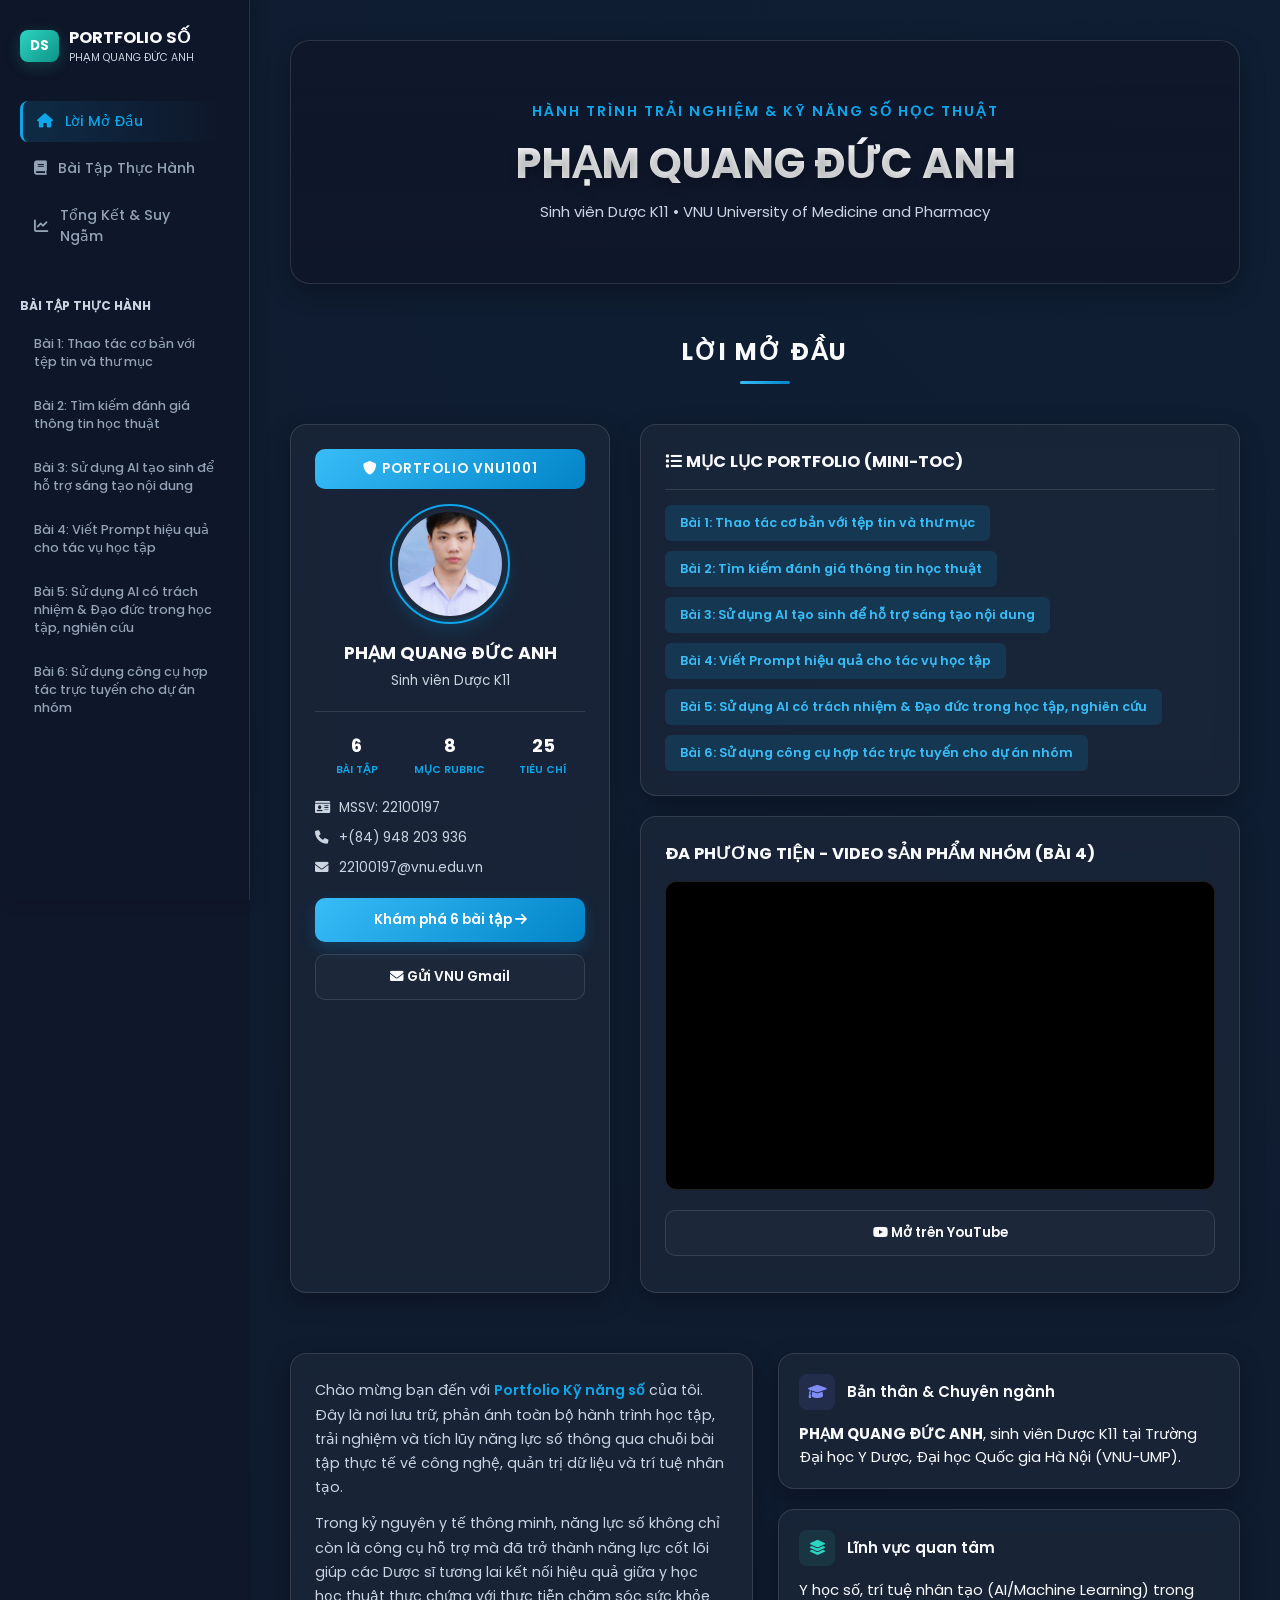
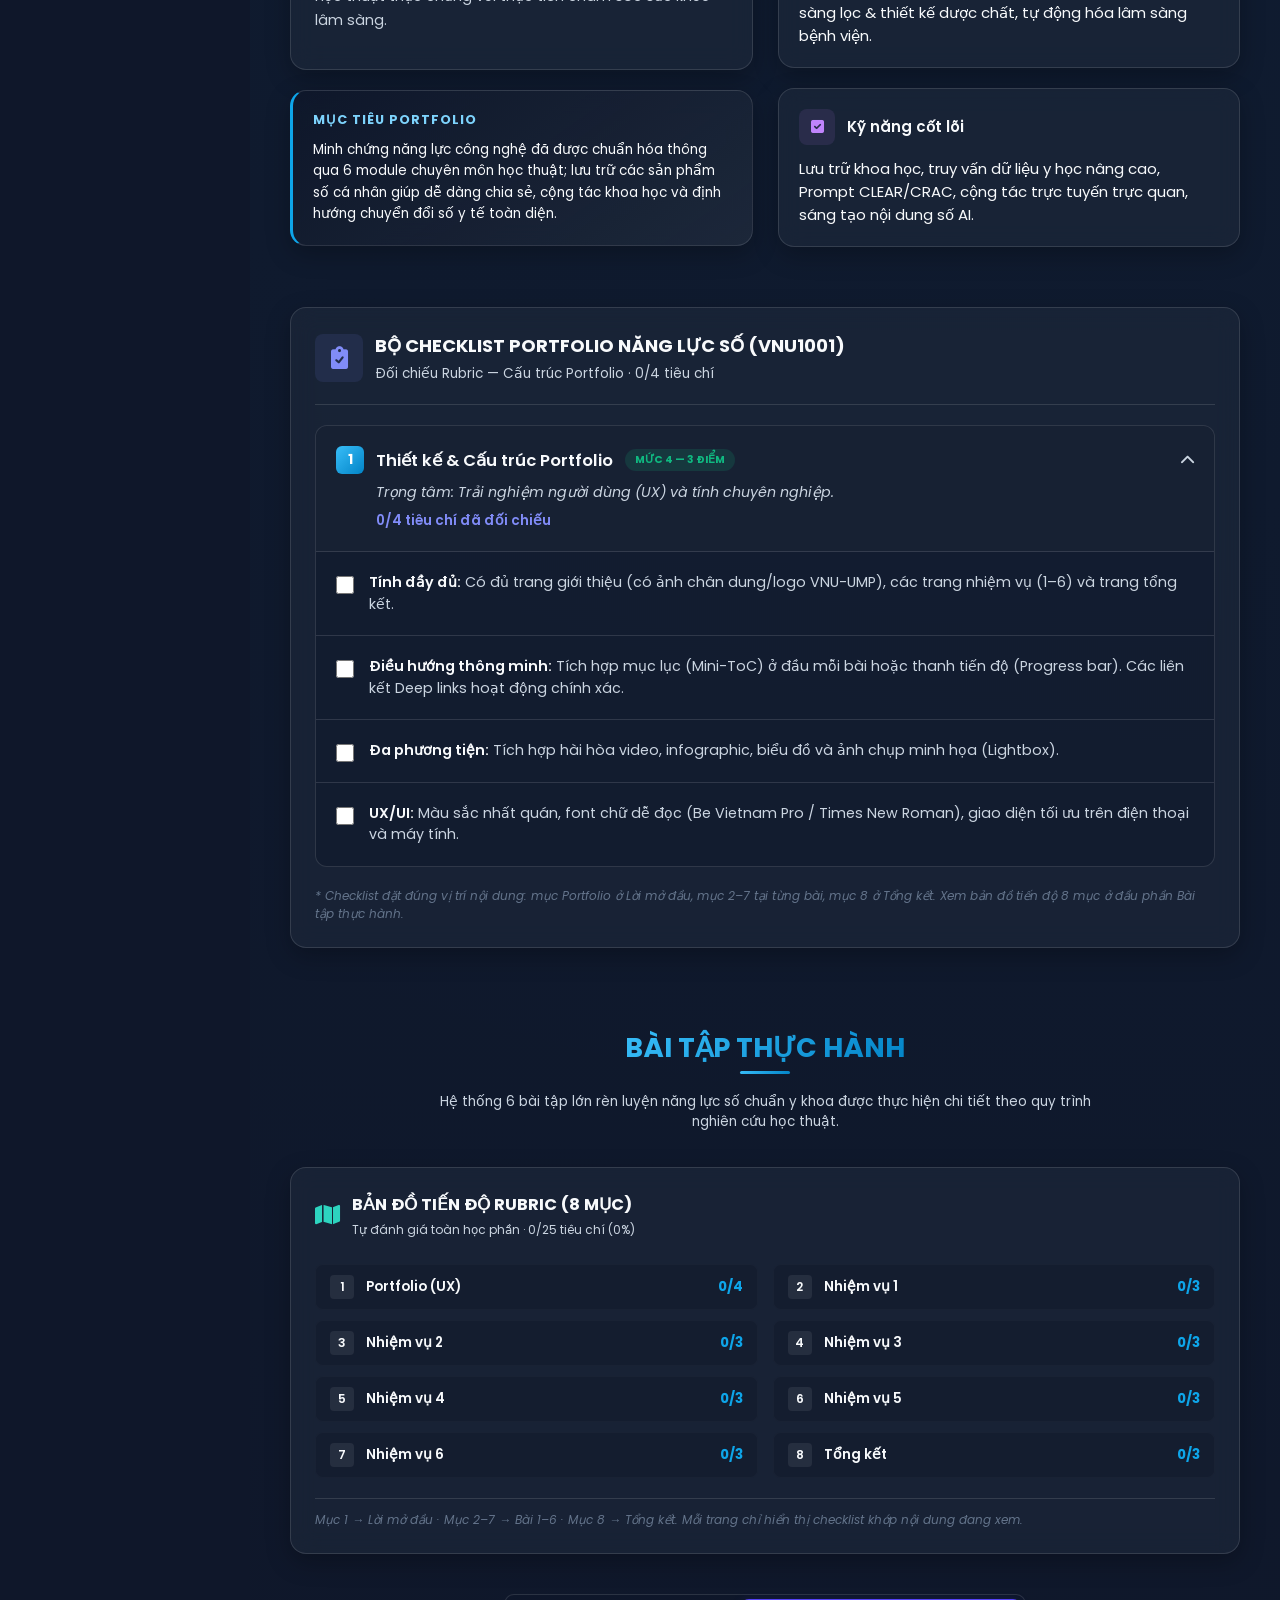
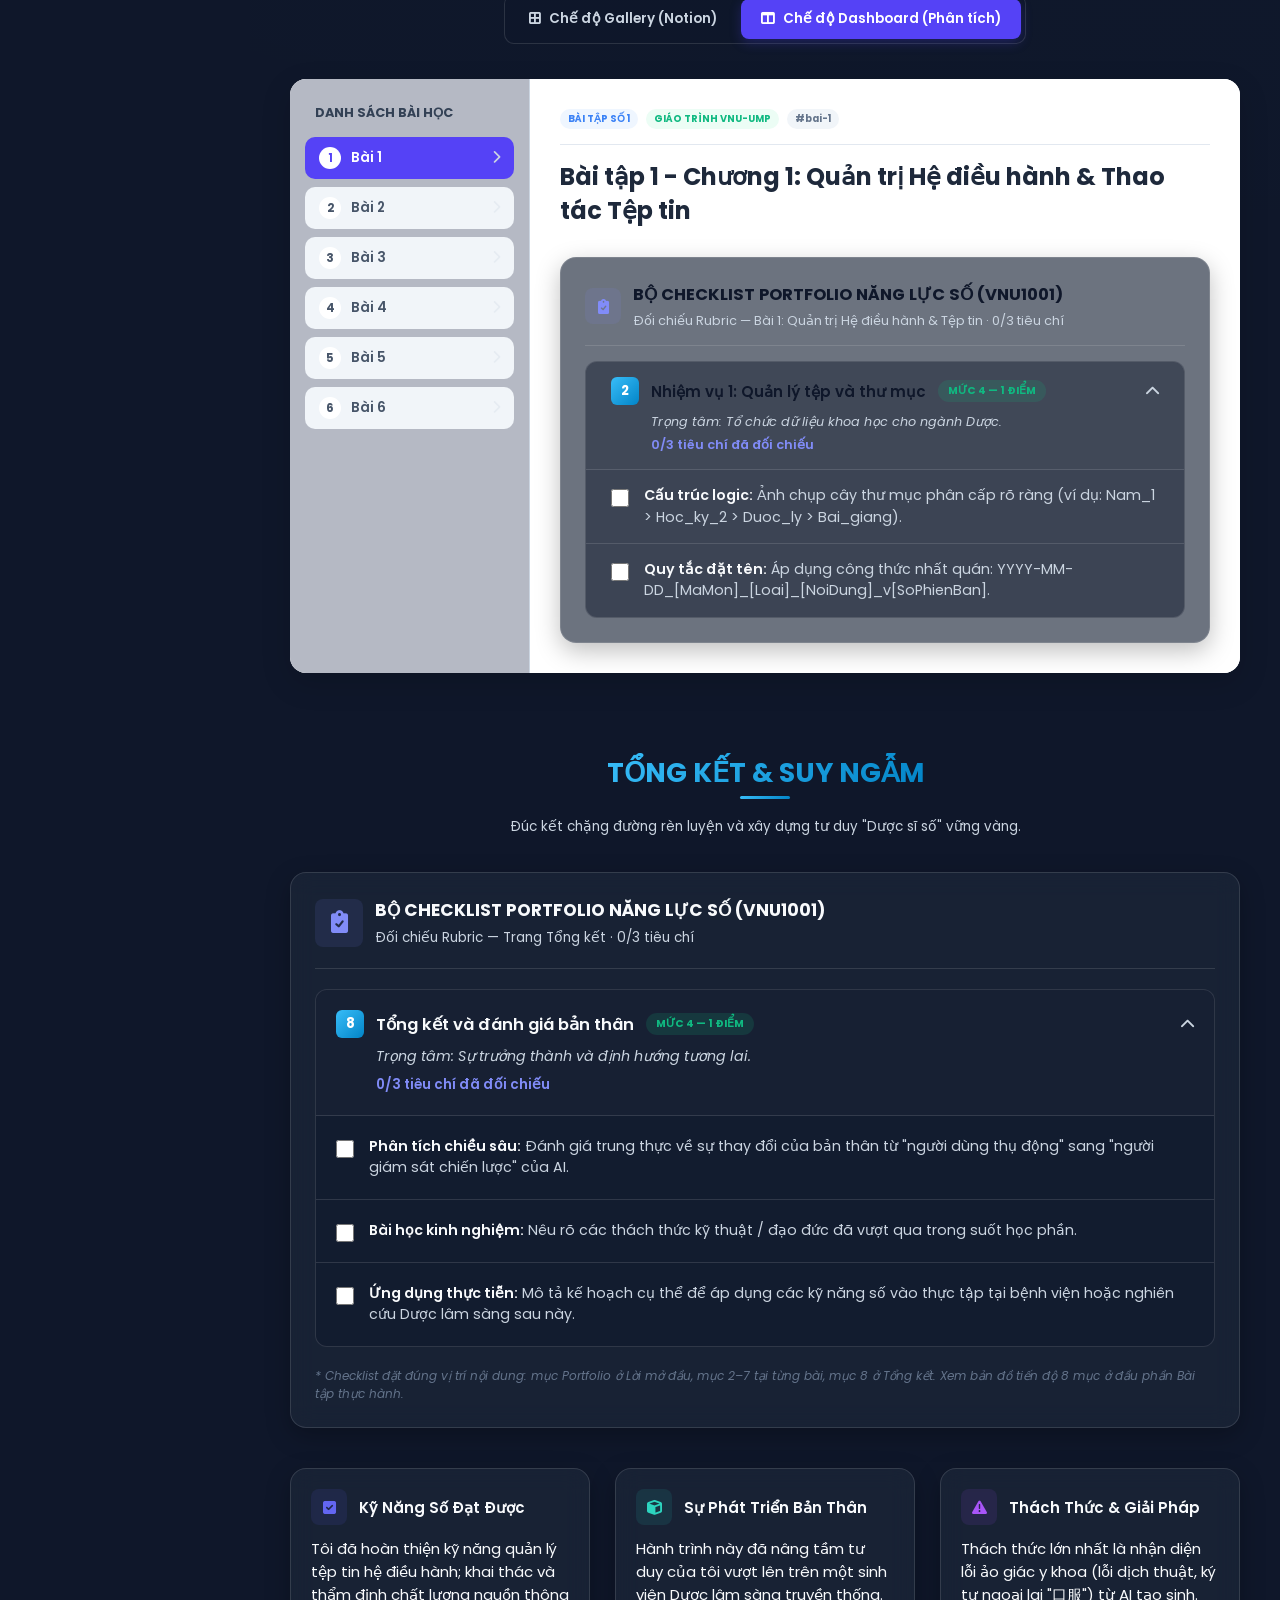
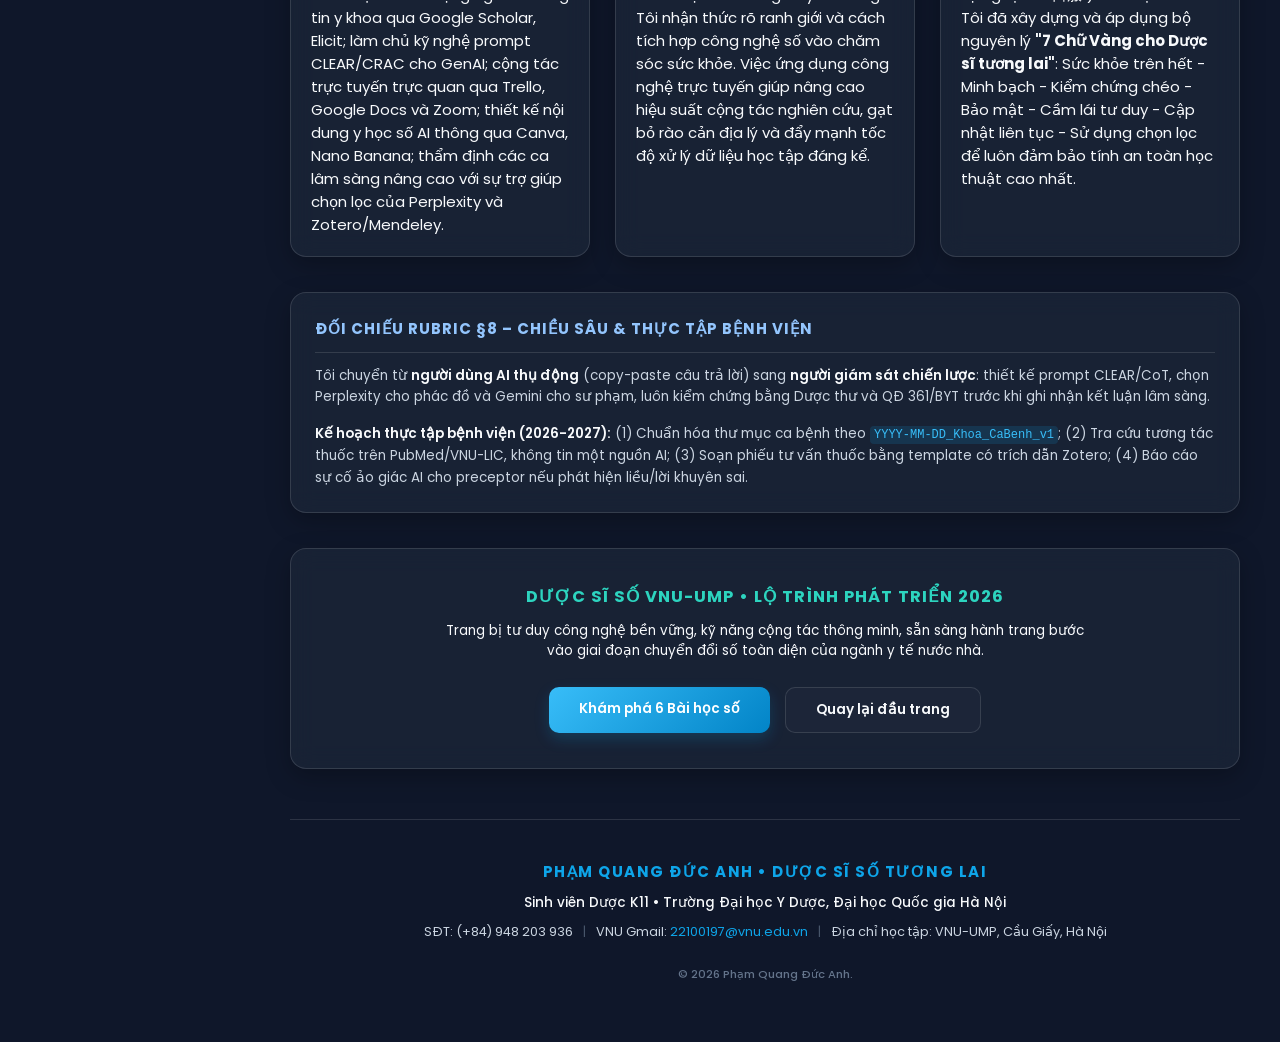
==== index.html @ 4e778814 "'up'" ====
<!doctype html>
<html lang="vi">
  <head>
    <meta charset="UTF-8" />
    <meta name="viewport" content="width=device-width, initial-scale=1.0" />
    <title>Portfolio Số - Phạm Quang Đức Anh</title>

    <!-- Link Font Awesome -->
    <link
      href="https://cdnjs.cloudflare.com/ajax/libs/font-awesome/6.0.0/css/all.min.css"
      rel="stylesheet"
    />

    <!-- Link Google Fonts (Mới thêm) -->
    <link
      href="https://fonts.googleapis.com/css2?family=Poppins:wght@300;400;500;600;700&display=swap"
      rel="stylesheet"
    />

    <link rel="stylesheet" href="portfolio.css" />
  </head>
  <body>
    <!-- SIDEBAR -->
    <aside class="sidebar">
      <div class="brand">
        <span class="brand-icon">DS</span>
        <div>
          <div>PORTFOLIO SỐ</div>
          <div
            style="
              font-size: 0.7rem;
              color: var(--text-muted);
              font-weight: normal;
            "
          >
            PHẠM QUANG ĐỨC ANH
          </div>
        </div>
      </div>
      <ul class="nav-menu">
        <li class="nav-item">
          <a href="#loi-mo-dau" class="nav-link active">
            <i class="fas fa-home"></i> Lời Mở Đầu
          </a>
        </li>
        <li class="nav-item">
          <a href="#bai-tap" class="nav-link">
            <i class="fas fa-book"></i> Bài Tập Thực Hành
          </a>
        </li>
        <li class="nav-item">
          <a href="#tong-ket" class="nav-link">
            <i class="fas fa-chart-line"></i> Tổng Kết & Suy Ngẫm
          </a>
        </li>
      </ul>
      <div style="margin-top: 40px">
        <h4
          style="
            color: var(--text-muted);
            font-size: 0.8rem;
            margin-bottom: 10px;
          "
        >
          BÀI TẬP THỰC HÀNH
        </h4>
        <ul class="nav-menu">
          <li class="nav-item">
            <a href="#bai-1" class="nav-link" style="font-size: 0.85rem"
              >Bài 1: Thao tác cơ bản với tệp tin và thư mục</a
            >
          </li>
          <li class="nav-item">
            <a href="#bai-2" class="nav-link" style="font-size: 0.85rem"
              >Bài 2: Tìm kiếm đánh giá thông tin học thuật</a
            >
          </li>
          <li class="nav-item">
            <a href="#bai-3" class="nav-link" style="font-size: 0.85rem"
              >Bài 3: Sử dụng AI tạo sinh để hỗ trợ sáng tạo nội dung
            </a>
          </li>
          <li class="nav-item">
            <a href="#bai-4" class="nav-link" style="font-size: 0.85rem"
              >Bài 4: Viết Prompt hiệu quả cho tác vụ học tập
            </a>
          </li>
          <li class="nav-item">
            <a href="#bai-5" class="nav-link" style="font-size: 0.85rem"
              >Bài 5: Sử dụng AI có trách nhiệm & Đạo đức trong học tập, nghiên
              cứu
            </a>
          </li>
          <li class="nav-item">
            <a href="#bai-6" class="nav-link" style="font-size: 0.85rem"
              >Bài 6: Sử dụng công cụ hợp tác trực tuyến cho dự án nhóm
            </a>
          </li>
        </ul>
      </div>
    </aside>

    <!-- MAIN CONTENT -->
    <main class="main-content">
      <!-- Hero Section -->
      <section class="hero">
        <h2>HÀNH TRÌNH TRẢI NGHIỆM & KỸ NĂNG SỐ HỌC THUẬT</h2>
        <h1>PHẠM QUANG ĐỨC ANH</h1>
        <p style="color: var(--text-muted)">
          Sinh viên Dược K11 • VNU University of Medicine and Pharmacy
        </p>
      </section>

      <h2 id="loi-mo-dau" class="section-title">LỜI MỞ ĐẦU</h2>

      <!-- Intro Grid -->
      <div class="intro-grid">
        <!-- Profile Card -->
        <div class="card profile-card">
          <div class="profile-header">
            <i class="fas fa-shield-alt"></i> PORTFOLIO VNU1001
          </div>
          <img src="img/avatar.jpg" alt="Avatar" class="profile-img" />
          <h3>PHẠM QUANG ĐỨC ANH</h3>
          <p
            style="color: var(--text-muted); font-size: 0.9rem; margin-top: 5px"
          >
            Sinh viên Dược K11
          </p>

          <div class="stats-grid">
            <div class="stat-box">
              <h4>6</h4>
              <p>BÀI TẬP</p>
            </div>
            <div class="stat-box">
              <h4>8</h4>
              <p>MỤC RUBRIC</p>
            </div>
            <div class="stat-box">
              <h4>25</h4>
              <p>TIÊU CHÍ</p>
            </div>
          </div>

          <ul style="list-style: none; text-align: left; margin-bottom: 20px">
            <li
              style="
                margin-bottom: 10px;
                font-size: 0.9rem;
                color: var(--text-muted);
              "
            >
              <i class="fas fa-id-card" style="width: 20px"></i> MSSV: 22100197
            </li>
            <li
              style="
                margin-bottom: 10px;
                font-size: 0.9rem;
                color: var(--text-muted);
              "
            >
              <i class="fas fa-phone" style="width: 20px"></i> +(84) 948 203 936
            </li>
            <li
              style="
                margin-bottom: 10px;
                font-size: 0.9rem;
                color: var(--text-muted);
              "
            >
              <i class="fas fa-envelope" style="width: 20px"></i>
              22100197@vnu.edu.vn
            </li>
          </ul>

          <a href="#" class="btn btn-primary"
            >Khám phá 6 bài tập <i class="fas fa-arrow-right"></i
          ></a>
          <a href="#" class="btn btn-outline"
            ><i class="fas fa-envelope"></i> Gửi VNU Gmail</a
          >
        </div>

        <!-- Intro Content Right -->
        <div style="display: flex; flex-direction: column; gap: 20px">
          <div class="card">
            <h3
              style="
                margin-bottom: 15px;
                font-size: 1.1rem;
                border-bottom: 1px solid var(--glass-border);
                padding-bottom: 15px;
              "
            >
              <i class="fas fa-list"></i> MỤC LỤC PORTFOLIO (MINI-TOC)
            </h3>
            <div class="toc-tags">
              <a href="#" class="toc-tag"
                >Bài 1: Thao tác cơ bản với tệp tin và thư mục</a
              >
              <a href="#" class="toc-tag"
                >Bài 2: Tìm kiếm đánh giá thông tin học thuật</a
              >
              <a href="#" class="toc-tag"
                >Bài 3: Sử dụng AI tạo sinh để hỗ trợ sáng tạo nội dung</a
              >
              <a href="#" class="toc-tag"
                >Bài 4: Viết Prompt hiệu quả cho tác vụ học tập</a
              >
              <a href="#" class="toc-tag"
                >Bài 5: Sử dụng AI có trách nhiệm & Đạo đức trong học tập,
                nghiên cứu</a
              >
              <a href="#" class="toc-tag"
                >Bài 6: Sử dụng công cụ hợp tác trực tuyến cho dự án nhóm</a
              >
            </div>
          </div>

          <div class="card">
            <h3
              style="
                margin-bottom: 15px;
                font-size: 1.1rem;
                text-transform: uppercase;
              "
            >
              ĐA PHƯƠNG TIỆN - VIDEO SẢN PHẨM NHÓM (Bài 4)
            </h3>

            <div class="video-container" style="padding: 0">
              <iframe
                width="100%"
                height="100%"
                src="https://www.youtube.com/embed/2ryw4sa3rzM"
                title="Video Bài tập 4"
                frameborder="0"
                allow="
                  accelerometer;
                  autoplay;
                  clipboard-write;
                  encrypted-media;
                  gyroscope;
                  picture-in-picture;
                  web-share;
                "
                allowfullscreen
                style="border-radius: 16px; display: block"
              ></iframe>
            </div>

            <div style="display: flex; gap: 10px">
              <a
                href="https://youtu.be/2ryw4sa3rzM"
                target="_blank"
                class="btn btn-outline"
                style="flex: 1; font-size: 0.9rem"
                ><i class="fab fa-youtube"></i> Mở trên YouTube</a
              >
            </div>
          </div>
        </div>
      </div>

      <div class="about-grid">
        <div class="about-left">
          <div class="card intro-text-card">
            <p>
              Chào mừng bạn đến với <strong>Portfolio Kỹ năng số</strong> của
              tôi. Đây là nơi lưu trữ, phản ánh toàn bộ hành trình học tập, trải
              nghiệm và tích lũy năng lực số thông qua chuỗi bài tập thực tế về
              công nghệ, quản trị dữ liệu và trí tuệ nhân tạo.
            </p>
            <p>
              Trong kỷ nguyên y tế thông minh, năng lực số không chỉ còn là công
              cụ hỗ trợ mà đã trở thành năng lực cốt lõi giúp các Dược sĩ tương
              lai kết nối hiệu quả giữa y học học thuật thực chứng với thực tiễn
              chăm sóc sức khỏe lâm sàng.
            </p>
          </div>

          <div class="card goal-card">
            <h4 class="goal-title">MỤC TIÊU PORTFOLIO</h4>
            <p>
              Minh chứng năng lực công nghệ đã được chuẩn hóa thông qua 6 module
              chuyên môn học thuật; lưu trữ các sản phẩm số cá nhân giúp dễ dàng
              chia sẻ, cộng tác khoa học và định hướng chuyển đổi số y tế toàn
              diện.
            </p>
          </div>
        </div>

        <div class="about-right">
          <div class="card info-card">
            <div class="info-header">
              <div
                class="icon-box"
                style="color: #818cf8; background: rgba(129, 140, 248, 0.1)"
              >
                <i class="fas fa-graduation-cap"></i>
              </div>
              <h4>Bản thân & Chuyên ngành</h4>
            </div>
            <p>
              <strong>PHẠM QUANG ĐỨC ANH</strong>, sinh viên Dược K11 tại Trường
              Đại học Y Dược, Đại học Quốc gia Hà Nội (VNU-UMP).
            </p>
          </div>

          <div class="card info-card">
            <div class="info-header">
              <div
                class="icon-box"
                style="color: #2dd4bf; background: rgba(45, 212, 191, 0.1)"
              >
                <i class="fas fa-layer-group"></i>
              </div>
              <h4>Lĩnh vực quan tâm</h4>
            </div>
            <p>
              Y học số, trí tuệ nhân tạo (AI/Machine Learning) trong sàng lọc &
              thiết kế dược chất, tự động hóa lâm sàng bệnh viện.
            </p>
          </div>

          <div class="card info-card">
            <div class="info-header">
              <div
                class="icon-box"
                style="color: #c084fc; background: rgba(192, 132, 252, 0.1)"
              >
                <i class="fas fa-check-square"></i>
              </div>
              <h4>Kỹ năng cốt lõi</h4>
            </div>
            <p>
              Lưu trữ khoa học, truy vấn dữ liệu y học nâng cao, Prompt
              CLEAR/CRAC, cộng tác trực tuyến trực quan, sáng tạo nội dung số
              AI.
            </p>
          </div>
        </div>
      </div>

      <div class="card checklist-card" style="margin-bottom: 80px">
        <div class="checklist-header-main">
          <div class="checklist-title-group">
            <div
              class="icon-box"
              style="
                color: #818cf8;
                background: rgba(129, 140, 248, 0.1);
                width: 48px;
                height: 48px;
                font-size: 1.5rem;
              "
            >
              <i class="fas fa-clipboard-check"></i>
            </div>
            <div>
              <h3
                style="font-size: 1.2rem; margin-bottom: 5px; font-weight: 700"
              >
                BỘ CHECKLIST PORTFOLIO NĂNG LỰC SỐ (VNU1001)
              </h3>
              <p style="color: var(--text-muted); font-size: 0.9rem">
                Đối chiếu Rubric — Cấu trúc Portfolio · 0/4 tiêu chí
              </p>
            </div>
          </div>
        </div>

        <div class="checklist-content">
          <div class="checklist-accordion-header">
            <div class="accordion-top">
              <div class="number-badge">1</div>
              <h4 style="font-size: 1.1rem; font-weight: 600">
                Thiết kế & Cấu trúc Portfolio
              </h4>
              <span class="score-badge">MỨC 4 — 3 ĐIỂM</span>
              <i class="fas fa-chevron-up ml-auto"></i>
            </div>
            <div class="accordion-sub">
              <p
                style="
                  font-style: italic;
                  color: var(--text-muted);
                  font-size: 0.95rem;
                "
              >
                Trọng tâm: Trải nghiệm người dùng (UX) và tính chuyên nghiệp.
              </p>
              <p
                style="
                  color: #818cf8;
                  font-weight: 600;
                  font-size: 0.9rem;
                  margin-top: 8px;
                "
              >
                0/4 tiêu chí đã đối chiếu
              </p>
            </div>
          </div>

          <div class="checklist-items">
            <label class="check-item">
              <input type="checkbox" class="custom-checkbox" />
              <div class="check-text">
                <strong>Tính đầy đủ:</strong> Có đủ trang giới thiệu (có ảnh
                chân dung/logo VNU-UMP), các trang nhiệm vụ (1–6) và trang tổng
                kết.
              </div>
            </label>

            <label class="check-item">
              <input type="checkbox" class="custom-checkbox" />
              <div class="check-text">
                <strong>Điều hướng thông minh:</strong> Tích hợp mục lục
                (Mini-ToC) ở đầu mỗi bài hoặc thanh tiến độ (Progress bar). Các
                liên kết Deep links hoạt động chính xác.
              </div>
            </label>

            <label class="check-item">
              <input type="checkbox" class="custom-checkbox" />
              <div class="check-text">
                <strong>Đa phương tiện:</strong> Tích hợp hài hòa video,
                infographic, biểu đồ và ảnh chụp minh họa (Lightbox).
              </div>
            </label>

            <label class="check-item">
              <input type="checkbox" class="custom-checkbox" />
              <div class="check-text">
                <strong>UX/UI:</strong> Màu sắc nhất quán, font chữ dễ đọc (Be
                Vietnam Pro / Times New Roman), giao diện tối ưu trên điện thoại
                và máy tính.
              </div>
            </label>
          </div>
        </div>

        <div class="checklist-footer">
          <p>
            * Checklist đặt đúng vị trí nội dung: mục Portfolio ở Lời mở đầu,
            mục 2–7 tại từng bài, mục 8 ở Tổng kết. Xem bản đồ tiến độ 8 mục ở
            đầu phần Bài tập thực hành.
          </p>
        </div>
      </div>

      <div id="bai-tap" class="section-header-centered">
        <h2 class="section-title-new">BÀI TẬP THỰC HÀNH</h2>
        <p class="section-subtitle">
          Hệ thống 6 bài tập lớn rèn luyện năng lực số chuẩn y khoa được thực
          hiện chi tiết theo quy trình<br />nghiên cứu học thuật.
        </p>
      </div>

      <div class="card rubric-card" style="margin-bottom: 40px">
        <div class="rubric-header">
          <div class="rubric-icon">
            <i class="fas fa-map"></i>
          </div>
          <div>
            <h3>BẢN ĐỒ TIẾN ĐỘ RUBRIC (8 MỤC)</h3>
            <p>Tự đánh giá toàn học phần · 0/25 tiêu chí (0%)</p>
          </div>
        </div>

        <div class="rubric-grid">
          <div class="rubric-item">
            <div class="rubric-item-left">
              <span class="rubric-number">1</span>
              <span class="rubric-label">Portfolio (UX)</span>
            </div>
            <span class="rubric-score">0/4</span>
          </div>

          <div class="rubric-item">
            <div class="rubric-item-left">
              <span class="rubric-number">2</span>
              <span class="rubric-label">Nhiệm vụ 1</span>
            </div>
            <span class="rubric-score">0/3</span>
          </div>

          <div class="rubric-item">
            <div class="rubric-item-left">
              <span class="rubric-number">3</span>
              <span class="rubric-label">Nhiệm vụ 2</span>
            </div>
            <span class="rubric-score">0/3</span>
          </div>

          <div class="rubric-item">
            <div class="rubric-item-left">
              <span class="rubric-number">4</span>
              <span class="rubric-label">Nhiệm vụ 3</span>
            </div>
            <span class="rubric-score">0/3</span>
          </div>

          <div class="rubric-item">
            <div class="rubric-item-left">
              <span class="rubric-number">5</span>
              <span class="rubric-label">Nhiệm vụ 4</span>
            </div>
            <span class="rubric-score">0/3</span>
          </div>

          <div class="rubric-item">
            <div class="rubric-item-left">
              <span class="rubric-number">6</span>
              <span class="rubric-label">Nhiệm vụ 5</span>
            </div>
            <span class="rubric-score">0/3</span>
          </div>

          <div class="rubric-item">
            <div class="rubric-item-left">
              <span class="rubric-number">7</span>
              <span class="rubric-label">Nhiệm vụ 6</span>
            </div>
            <span class="rubric-score">0/3</span>
          </div>

          <div class="rubric-item">
            <div class="rubric-item-left">
              <span class="rubric-number">8</span>
              <span class="rubric-label">Tổng kết</span>
            </div>
            <span class="rubric-score">0/3</span>
          </div>
        </div>

        <div class="rubric-footer">
          <p>
            <i
              >Mục 1 → Lời mở đầu · Mục 2–7 → Bài 1–6 · Mục 8 → Tổng kết. Mỗi
              trang chỉ hiển thị checklist khớp nội dung đang xem.</i
            >
          </p>
        </div>
      </div>

      <!-- Exercises Grid -->
      <div class="view-mode-wrapper">
        <div class="view-mode-toggle">
          <a href="#" id="btn-gallery" class="mode-btn">
            <i class="fas fa-border-all"></i> Chế độ Gallery (Notion)
          </a>
          <a href="#" id="btn-dashboard" class="mode-btn active">
            <i class="fas fa-columns"></i> Chế độ Dashboard (Phân tích)
          </a>
        </div>
      </div>

      <div id="view-gallery" style="display: none; margin-bottom: 40px">
        <div class="exercises-grid">
          <div id="bai-1" class="ex-card">
            <img
              src="https://images.unsplash.com/photo-1586773860418-d37222d8fce3?q=80&w=2073"
              alt="Bài 1"
              class="ex-img"
            />
            <div class="ex-content">
              <div
                class="tag"
                style="display: inline-block; margin-bottom: 10px"
              >
                BÀI 1
              </div>
              <h3 class="ex-title">
                Bài tập 1 - Chương 1: Quản trị Hệ điều hành & Thao tác Tệp tin
              </h3>
              <div class="tags">
                <span class="tag">WINDOWS 11</span>
                <span class="tag">QUẢN TRỊ TỆP TIN</span>
              </div>
              <p class="ex-desc">
                Làm chủ giao diện Windows và File Explorer, thiết lập và chuẩn
                hóa thư mục lưu trữ số học chuẩn...
              </p>
              <div class="card-actions">
                <a href="#"><i class="fas fa-eye"></i> Xem chi tiết</a>
                <a href="#" style="color: var(--teal-gradient)"
                  ><i class="fas fa-file-download"></i> TẢI BÁO CÁO</a
                >
              </div>
            </div>
          </div>

          <div id="bai-2" class="ex-card">
            <img
              src="https://images.unsplash.com/photo-1581093458791-9f3c3900df4b?q=80&w=2070"
              alt="Bài 2"
              class="ex-img"
            />
            <div class="ex-content">
              <div
                class="tag"
                style="
                  display: inline-block;
                  margin-bottom: 10px;
                  background: rgba(168, 85, 247, 0.2);
                  color: #c084fc;
                "
              >
                BÀI 2
              </div>
              <h3 class="ex-title">
                Bài tập 2 - Chương 2: Khai thác và Đánh giá Thông tin Học thuật
              </h3>
              <div class="tags">
                <span class="tag">GOOGLE SCHOLAR</span>
                <span class="tag">BOOLEAN QUERY</span>
              </div>
              <p class="ex-desc">
                Ứng dụng các công cụ tìm kiếm học thuật nâng cao (Google
                Scholar, Elicit...) để tìm kiếm và đánh giá...
              </p>
              <div class="card-actions">
                <a href="#"><i class="fas fa-eye"></i> Xem chi tiết</a>
                <a href="#" style="color: var(--teal-gradient)"
                  ><i class="fas fa-file-download"></i> TẢI BÁO CÁO</a
                >
              </div>
            </div>
          </div>

          <div id="bai-3" class="ex-card">
            <img
              src="https://images.unsplash.com/photo-1532187863486-abf9dbad1b69?q=80&w=2070"
              alt="Bài 3"
              class="ex-img"
            />
            <div class="ex-content">
              <div
                class="tag"
                style="
                  display: inline-block;
                  margin-bottom: 10px;
                  background: rgba(244, 63, 94, 0.2);
                  color: #fb7185;
                "
              >
                BÀI 3
              </div>
              <h3 class="ex-title">
                Bài tập 3 - Chương 3: Tối ưu hóa tương tác với AI qua Kỹ nghệ
                Prompt
              </h3>
              <div class="tags">
                <span class="tag">PROMPT ENGINEERING</span>
                <span class="tag">GEMINI</span>
              </div>
              <p class="ex-desc">
                Xây dựng và so sánh hiệu quả hệ thống prompt 3 mức độ (Cơ bản,
                Cải tiến, Nâng cao)...
              </p>
              <div class="card-actions">
                <a href="#"><i class="fas fa-eye"></i> Xem chi tiết</a>
                <a href="#" style="color: var(--teal-gradient)"
                  ><i class="fas fa-file-download"></i> TẢI BÁO CÁO</a
                >
              </div>
            </div>
          </div>
        </div>
      </div>

      <div id="view-dashboard" class="dashboard-layout">
        <div class="dash-sidebar">
          <h3 class="dash-sidebar-title">DANH SÁCH BÀI HỌC</h3>
          <ul class="dash-lesson-list">
            <li class="active" data-target="bai-1">
              <span class="num-circle">1</span> Bài 1
              <i class="fas fa-chevron-right ml-auto"></i>
            </li>
            <li>
              <span class="num-circle" data-target="bai-2">2</span> Bài 2
              <i class="fas fa-chevron-right ml-auto" style="opacity: 0.3"></i>
            </li>
            <li>
              <span class="num-circle" data-target="bai-3">3</span> Bài 3
              <i class="fas fa-chevron-right ml-auto" style="opacity: 0.3"></i>
            </li>
            <li>
              <span class="num-circle" data-target="bai-4">4</span> Bài 4
              <i class="fas fa-chevron-right ml-auto" style="opacity: 0.3"></i>
            </li>
            <li>
              <span class="num-circle" data-target="bai-5">5</span> Bài 5
              <i class="fas fa-chevron-right ml-auto" style="opacity: 0.3"></i>
            </li>
            <li>
              <span class="num-circle" data-target="bai-6">6</span> Bài 6
              <i class="fas fa-chevron-right ml-auto" style="opacity: 0.3"></i>
            </li>
          </ul>
        </div>

        <div class="dash-content" id="dash-content-area">
          <div class="dash-header-top">
            <div class="dash-tags">
              <span class="d-tag d-tag-blue">BÀI TẬP SỐ 1</span>
              <span class="d-tag d-tag-green">GIÁO TRÌNH VNU-UMP</span>
              <span class="d-tag d-tag-gray">#bai-1</span>
            </div>
          </div>

          <h2 class="dash-main-title">
            Bài tập 1 - Chương 1: Quản trị Hệ điều hành & Thao tác Tệp tin
          </h2>

          <div
            class="card checklist-card dash-checklist"
            style="margin-top: 30px; margin-bottom: 0"
          >
            <div
              class="checklist-header-main"
              style="padding-bottom: 15px; margin-bottom: 15px"
            >
              <div class="checklist-title-group">
                <div
                  class="icon-box"
                  style="color: #818cf8; background: rgba(129, 140, 248, 0.1)"
                >
                  <i class="fas fa-clipboard-check"></i>
                </div>
                <div>
                  <h3
                    style="
                      font-size: 1.1rem;
                      margin-bottom: 5px;
                      font-weight: 700;
                    "
                  >
                    BỘ CHECKLIST PORTFOLIO NĂNG LỰC SỐ (VNU1001)
                  </h3>
                  <p style="color: var(--text-muted); font-size: 0.85rem">
                    Đối chiếu Rubric — Bài 1: Quản trị Hệ điều hành & Tệp tin ·
                    0/3 tiêu chí
                  </p>
                </div>
              </div>
            </div>

            <div class="checklist-content">
              <div
                class="checklist-accordion-header"
                style="padding: 15px 25px"
              >
                <div class="accordion-top">
                  <div class="number-badge">2</div>
                  <h4 style="font-size: 1rem; font-weight: 600">
                    Nhiệm vụ 1: Quản lý tệp và thư mục
                  </h4>
                  <span class="score-badge">MỨC 4 — 1 ĐIỂM</span>
                  <i class="fas fa-chevron-up ml-auto"></i>
                </div>
                <div class="accordion-sub">
                  <p
                    style="
                      font-style: italic;
                      color: var(--text-muted);
                      font-size: 0.85rem;
                    "
                  >
                    Trọng tâm: Tổ chức dữ liệu khoa học cho ngành Dược.
                  </p>
                  <p
                    style="
                      color: #818cf8;
                      font-weight: 600;
                      font-size: 0.85rem;
                      margin-top: 5px;
                    "
                  >
                    0/3 tiêu chí đã đối chiếu
                  </p>
                </div>
              </div>
              <div class="checklist-items">
                <label class="check-item" style="padding: 15px 25px">
                  <input type="checkbox" class="custom-checkbox" />
                  <div class="check-text">
                    <strong>Cấu trúc logic:</strong> Ảnh chụp cây thư mục phân
                    cấp rõ ràng (ví dụ: Nam_1 > Hoc_ky_2 > Duoc_ly > Bai_giang).
                  </div>
                </label>
                <label class="check-item" style="padding: 15px 25px">
                  <input type="checkbox" class="custom-checkbox" />
                  <div class="check-text">
                    <strong>Quy tắc đặt tên:</strong> Áp dụng công thức nhất
                    quán: YYYY-MM-DD_[MaMon]_[Loai]_[NoiDung]_v[SoPhienBan].
                  </div>
                </label>
              </div>
            </div>
          </div>
        </div>
      </div>

      <div
        id="tong-ket"
        class="section-header-centered"
        style="margin-top: 80px"
      >
        <h2 class="section-title-new">TỔNG KẾT & SUY NGẪM</h2>
        <p class="section-subtitle">
          Đúc kết chặng đường rèn luyện và xây dựng tư duy "Dược sĩ số" vững
          vàng.
        </p>
      </div>

      <div class="card checklist-card" style="margin-bottom: 40px">
        <div class="checklist-header-main">
          <div class="checklist-title-group">
            <div
              class="icon-box"
              style="
                color: #818cf8;
                background: rgba(129, 140, 248, 0.1);
                width: 48px;
                height: 48px;
                font-size: 1.5rem;
              "
            >
              <i class="fas fa-clipboard-check"></i>
            </div>
            <div>
              <h3
                style="font-size: 1.15rem; margin-bottom: 5px; font-weight: 700"
              >
                BỘ CHECKLIST PORTFOLIO NĂNG LỰC SỐ (VNU1001)
              </h3>
              <p style="color: var(--text-muted); font-size: 0.9rem">
                Đối chiếu Rubric — Trang Tổng kết · 0/3 tiêu chí
              </p>
            </div>
          </div>
        </div>

        <div class="checklist-content">
          <div class="checklist-accordion-header">
            <div class="accordion-top">
              <div class="number-badge">8</div>
              <h4 style="font-size: 1.1rem; font-weight: 600">
                Tổng kết và đánh giá bản thân
              </h4>
              <span class="score-badge">MỨC 4 — 1 ĐIỂM</span>
              <i class="fas fa-chevron-up ml-auto"></i>
            </div>
            <div class="accordion-sub">
              <p
                style="
                  font-style: italic;
                  color: var(--text-muted);
                  font-size: 0.95rem;
                "
              >
                Trọng tâm: Sự trưởng thành và định hướng tương lai.
              </p>
              <p
                style="
                  color: #818cf8;
                  font-weight: 600;
                  font-size: 0.9rem;
                  margin-top: 8px;
                "
              >
                0/3 tiêu chí đã đối chiếu
              </p>
            </div>
          </div>

          <div class="checklist-items">
            <label class="check-item">
              <input type="checkbox" class="custom-checkbox" />
              <div class="check-text">
                <strong>Phân tích chiều sâu:</strong> Đánh giá trung thực về sự
                thay đổi của bản thân từ "người dùng thụ động" sang "người giám
                sát chiến lược" của AI.
              </div>
            </label>

            <label class="check-item">
              <input type="checkbox" class="custom-checkbox" />
              <div class="check-text">
                <strong>Bài học kinh nghiệm:</strong> Nêu rõ các thách thức kỹ
                thuật / đạo đức đã vượt qua trong suốt học phần.
              </div>
            </label>

            <label class="check-item">
              <input type="checkbox" class="custom-checkbox" />
              <div class="check-text">
                <strong>Ứng dụng thực tiễn:</strong> Mô tả kế hoạch cụ thể để áp
                dụng các kỹ năng số vào thực tập tại bệnh viện hoặc nghiên cứu
                Dược lâm sàng sau này.
              </div>
            </label>
          </div>
        </div>

        <div class="checklist-footer">
          <p>
            * Checklist đặt đúng vị trí nội dung: mục Portfolio ở Lời mở đầu,
            mục 2–7 tại từng bài, mục 8 ở Tổng kết. Xem bản đồ tiến độ 8 mục ở
            đầu phần Bài tập thực hành.
          </p>
        </div>
      </div>

      <div class="reflection-grid">
        <div class="card info-card">
          <div class="info-header">
            <div
              class="icon-box"
              style="color: #6366f1; background: rgba(99, 102, 241, 0.1)"
            >
              <i class="fas fa-check-square"></i>
            </div>
            <h4>Kỹ Năng Số Đạt Được</h4>
          </div>
          <p>
            Tôi đã hoàn thiện kỹ năng quản lý tệp tin hệ điều hành; khai thác và
            thẩm định chất lượng nguồn thông tin y khoa qua Google Scholar,
            Elicit; làm chủ kỹ nghệ prompt CLEAR/CRAC cho GenAI; cộng tác trực
            tuyến trực quan qua Trello, Google Docs và Zoom; thiết kế nội dung y
            học số AI thông qua Canva, Nano Banana; thẩm định các ca lâm sàng
            nâng cao với sự trợ giúp chọn lọc của Perplexity và Zotero/Mendeley.
          </p>
        </div>

        <div class="card info-card">
          <div class="info-header">
            <div
              class="icon-box"
              style="color: #2dd4bf; background: rgba(45, 212, 191, 0.1)"
            >
              <i class="fas fa-cube"></i>
            </div>
            <h4>Sự Phát Triển Bản Thân</h4>
          </div>
          <p>
            Hành trình này đã nâng tầm tư duy của tôi vượt lên trên một sinh
            viên Dược lâm sàng truyền thống. Tôi nhận thức rõ ranh giới và cách
            tích hợp công nghệ số vào chăm sóc sức khỏe. Việc ứng dụng công nghệ
            trực tuyến giúp nâng cao hiệu suất cộng tác nghiên cứu, gạt bỏ rào
            cản địa lý và đẩy mạnh tốc độ xử lý dữ liệu học tập đáng kể.
          </p>
        </div>

        <div class="card info-card">
          <div class="info-header">
            <div
              class="icon-box"
              style="color: #a855f7; background: rgba(168, 85, 247, 0.1)"
            >
              <i class="fas fa-triangle-exclamation"></i>
            </div>
            <h4>Thách Thức & Giải Pháp</h4>
          </div>
          <p>
            Thách thức lớn nhất là nhận diện lỗi ảo giác y khoa (lỗi dịch thuật,
            ký tự ngoại lai "口服") từ AI tạo sinh. Tôi đã xây dựng và áp dụng
            bộ nguyên lý <strong>"7 Chữ Vàng cho Dược sĩ tương lai"</strong>:
            Sức khỏe trên hết - Minh bạch - Kiểm chứng chéo - Bảo mật - Cầm lái
            tư duy - Cập nhật liên tục - Sử dụng chọn lọc để luôn đảm bảo tính
            an toàn học thuật cao nhất.
          </p>
        </div>
      </div>

      <div class="card deep-dive-card">
        <h3 class="deep-dive-title">
          ĐỐI CHIẾU RUBRIC §8 – CHIỀU SÂU & THỰC TẬP BỆNH VIỆN
        </h3>
        <p>
          Tôi chuyển từ <strong>người dùng AI thụ động</strong> (copy-paste câu
          trả lời) sang <strong>người giám sát chiến lược</strong>: thiết kế
          prompt CLEAR/CoT, chọn Perplexity cho phác đồ và Gemini cho sư phạm,
          luôn kiểm chứng bằng Dược thư và QĐ 361/BYT trước khi ghi nhận kết
          luận lâm sàng.
        </p>
        <p style="margin-top: 15px">
          <strong>Kế hoạch thực tập bệnh viện (2026-2027):</strong> (1) Chuẩn
          hóa thư mục ca bệnh theo
          <code class="inline-code">YYYY-MM-DD_Khoa_CaBenh_v1</code>; (2) Tra
          cứu tương tác thuốc trên PubMed/VNU-LIC, không tin một nguồn AI; (3)
          Soạn phiếu tư vấn thuốc bằng template có trích dẫn Zotero; (4) Báo cáo
          sự cố ảo giác AI cho preceptor nếu phát hiện liều/lời khuyên sai.
        </p>
      </div>

      <div class="card cta-footer-card">
        <h3 class="cta-title">DƯỢC SĨ SỐ VNU-UMP • LỘ TRÌNH PHÁT TRIỂN 2026</h3>
        <p class="cta-desc">
          Trang bị tư duy công nghệ bền vững, kỹ năng cộng tác thông minh, sẵn
          sàng hành trang bước vào giai đoạn chuyển đổi số toàn diện của ngành y
          tế nước nhà.
        </p>
        <div class="cta-buttons">
          <a
            href="#"
            class="btn btn-primary"
            style="width: auto; padding: 12px 30px; margin-bottom: 0"
            >Khám phá 6 Bài học số</a
          >
          <a
            href="#"
            class="btn btn-outline"
            style="width: auto; padding: 12px 30px; margin-bottom: 0"
            >Quay lại đầu trang</a
          >
        </div>
      </div>
      <footer class="site-footer">
        <h3 class="footer-title">PHẠM QUANG ĐỨC ANH • DƯỢC SĨ SỐ TƯƠNG LAI</h3>
        <p class="footer-subtitle">
          Sinh viên Dược K11 • Trường Đại học Y Dược, Đại học Quốc gia Hà Nội
        </p>

        <div class="footer-contact">
          <span>SĐT: (+84) 948 203 936</span>
          <span class="separator">|</span>
          <span
            >VNU Gmail:
            <a href="mailto:22100187@vnu.edu.vn">22100197@vnu.edu.vn</a></span
          >
          <span class="separator">|</span>
          <span>Địa chỉ học tập: VNU-UMP, Cầu Giấy, Hà Nội</span>
        </div>

        <p class="footer-copyright">© 2026 Phạm Quang Đức Anh.</p>
      </footer>
    </main>
  </body>
</html>

<script>
  // Hàm chuyển đổi chế độ xem
  function toggleView(mode) {
    const gallery = document.getElementById("view-gallery");
    const dashboard = document.getElementById("view-dashboard");
    const btnGallery = document.getElementById("btn-gallery");
    const btnDashboard = document.getElementById("btn-dashboard");

    if (mode === "gallery") {
      gallery.style.display = "block";
      dashboard.style.display = "none";
      btnGallery.classList.add("active");
      btnDashboard.classList.remove("active");
    } else {
      gallery.style.display = "none";
      dashboard.style.display = "flex";
      btnDashboard.classList.add("active");
      btnGallery.classList.remove("active");
    }
  }

  // Gắn sự kiện cho 2 nút chuyển đổi
  document.getElementById("btn-gallery").addEventListener("click", (e) => {
    e.preventDefault();
    toggleView("gallery");
  });
  document.getElementById("btn-dashboard").addEventListener("click", (e) => {
    e.preventDefault();
    toggleView("dashboard");
  });

  // Đồng bộ khi chọn bài tập từ bất kỳ đâu
  function selectLesson(lessonId) {
    // 1. Chuyển sang chế độ Dashboard
    toggleView("dashboard");

    // 2. Cập nhật Sidebar Dashboard
    document.querySelectorAll(".dash-lesson-list li").forEach((li) => {
      li.classList.remove("active");
      if (li.getAttribute("data-target") === lessonId)
        li.classList.add("active");
    });

    // 3. Cập nhật Sidebar chính (Sidebar ngoài cùng)
    document.querySelectorAll(".nav-link").forEach((link) => {
      link.classList.remove("active");
      if (link.getAttribute("href") === "#" + lessonId)
        link.classList.add("active");
    });

    // 4. Cuộn đến nội dung
    const target = document.getElementById("view-dashboard");
    target.scrollIntoView({ behavior: "smooth" });
  }

  // Gắn sự kiện cho sidebar danh sách bài học trong Dashboard
  document.querySelectorAll(".dash-lesson-list li").forEach((li) => {
    li.addEventListener("click", function () {
      selectLesson(this.getAttribute("data-target"));
    });
  });
</script>
---- portfolio.css ----
:root {
  /* Tông màu Y tế & Công nghệ (Medical Tech Palette) */
  --primary-color: #0ea5e9; /* Xanh lam sáng */
  --primary-gradient: linear-gradient(135deg, #38bdf8 0%, #0284c7 100%);
  --medical-teal: linear-gradient(135deg, #2dd4bf 0%, #0d9488 100%);
  --medical-green: linear-gradient(135deg, #34d399 0%, #059669 100%);
  --medical-purple: linear-gradient(135deg, #a78bfa 0%, #7c3aed 100%);

  --glass-bg: rgba(30, 41, 59, 0.65);
  --glass-border: rgba(255, 255, 255, 0.12);
  --glass-shadow: 0 8px 24px 0 rgba(0, 0, 0, 0.25);

  --bg-dark: #0f172a;
  --bg-card: #1e293b;
  --text-main: #f8fafc;
  --text-muted: #cbd5e1;
}

/* ĐẶT LẠI KÍCH THƯỚC GỐC: Thu nhỏ 6% toàn bộ text trên web */
html {
  font-size: 15px;
  scroll-behavior: smooth; /* Thêm hiệu ứng cuộn mượt */
}

::-webkit-scrollbar {
  width: 6px; /* Làm thanh cuộn mỏng và tinh tế hơn */
}
::-webkit-scrollbar-track {
  background: var(--bg-dark);
}
::-webkit-scrollbar-thumb {
  background: #475569;
  border-radius: 10px;
}
::-webkit-scrollbar-thumb:hover {
  background: var(--primary-color);
}

* {
  margin: 0;
  padding: 0;
  box-sizing: border-box;
  font-family: "Poppins", sans-serif;
}

body {
  background-color: var(--bg-dark);
  color: var(--text-main);
  display: flex;
  min-height: 100vh;
}

/* --- SIDEBAR --- */
.sidebar {
  width: 250px; /* Thu nhỏ sidebar từ 280px xuống 250px */
  background-color: rgba(15, 23, 42, 0.95);
  border-right: 1px solid var(--glass-border);
  padding: 25px 20px;
  position: fixed;
  height: 100vh;
  overflow-y: auto;
  backdrop-filter: blur(12px);
  z-index: 100;
  box-shadow: 5px 0 15px rgba(0, 0, 0, 0.15);
}

.brand {
  display: flex;
  align-items: center;
  gap: 10px;
  margin-bottom: 35px;
  font-weight: 700;
  font-size: 1.1rem;
}

.brand-icon {
  background: var(--medical-teal);
  padding: 6px 10px;
  border-radius: 8px;
  box-shadow: 0 4px 15px rgba(45, 212, 191, 0.2);
  color: white;
  font-size: 0.9rem;
}

.nav-menu {
  list-style: none;
}
.nav-item {
  margin-bottom: 6px;
}

.nav-link {
  display: flex;
  align-items: center;
  gap: 12px;
  color: #94a3b8;
  text-decoration: none;
  padding: 10px 14px;
  border-radius: 8px;
  transition: all 0.3s cubic-bezier(0.4, 0, 0.2, 1);
  font-weight: 500;
  font-size: 0.95rem; /* Text menu gọn hơn */
}

.nav-link:hover {
  color: var(--text-main);
  transform: translateX(4px);
  background: rgba(255, 255, 255, 0.05);
}

.nav-link.active {
  background: linear-gradient(
    90deg,
    rgba(14, 165, 233, 0.15) 0%,
    transparent 100%
  );
  color: var(--primary-color);
  border-left: 3px solid var(--primary-color);
}

/* --- MAIN CONTENT --- */
.main-content {
  margin-left: 250px; /* Khớp với sidebar mới */
  flex: 1;
  padding: 40px; /* Giảm padding từ 50px xuống 40px */
  background-image: radial-gradient(
    circle at top right,
    rgba(14, 165, 233, 0.05),
    transparent 60%
  );
}

/* Hero Section */
.hero {
  text-align: center;
  padding: 60px 20px; /* Giảm chiều cao banner */
  background:
    linear-gradient(rgba(15, 23, 42, 0.85), rgba(15, 23, 42, 0.95)),
    url("https://images.unsplash.com/photo-1576091160399-112ba8d25d1d?q=80&w=2070")
      center/cover fixed;
  border-radius: 20px;
  margin-bottom: 50px;
  border: 1px solid var(--glass-border);
  box-shadow: var(--glass-shadow);
}

.hero h2 {
  font-size: 0.95rem;
  color: var(--primary-color);
  letter-spacing: 2px;
  margin-bottom: 10px;
  font-weight: 600;
}

.hero h1 {
  font-size: 2.8rem; /* Giảm mạnh từ 3.8rem xuống 2.8rem */
  font-weight: 700;
  background: var(--text-main);
  -webkit-background-clip: text;
  -webkit-text-fill-color: transparent;
  margin-bottom: 5px;
  text-shadow: 0 4px 10px rgba(0, 0, 0, 0.3);
}

.section-title {
  text-align: center;
  font-size: 1.6rem; /* Giảm từ 2rem xuống 1.6rem */
  margin-bottom: 40px;
  text-transform: uppercase;
  letter-spacing: 2px;
  font-weight: 700;
  position: relative;
}

.section-title::after {
  content: "";
  display: block;
  width: 50px;
  height: 3px;
  background: var(--primary-gradient);
  margin: 12px auto 0;
  border-radius: 2px;
}

/* Cards General */
.card {
  background: var(--glass-bg);
  border: 1px solid var(--glass-border);
  border-radius: 16px;
  padding: 24px; /* Giảm padding thẻ từ 30px xuống 24px */
  backdrop-filter: blur(12px);
  -webkit-backdrop-filter: blur(12px);
  box-shadow: var(--glass-shadow);
  transition:
    transform 0.3s ease,
    border-color 0.3s ease;
}

.card:hover {
  transform: translateY(-4px);
  border-color: rgba(14, 165, 233, 0.3);
}

/* Profile Card */
.profile-card {
  text-align: center;
}

.profile-header {
  background: var(--primary-gradient);
  padding: 10px;
  border-radius: 10px;
  margin-bottom: 20px;
  font-weight: 600;
  font-size: 0.9rem;
  letter-spacing: 1px;
}

.profile-img {
  width: 110px; /* Thu nhỏ avatar */
  height: 110px;
  border-radius: 50%;
  border: 3px solid var(--bg-card);
  outline: 2px solid var(--primary-color);
  outline-offset: 3px;
  margin-bottom: 15px;
  object-fit: cover;
  box-shadow: 0 8px 20px rgba(14, 165, 233, 0.2);
}

.stats-grid {
  display: grid;
  grid-template-columns: repeat(3, 1fr);
  gap: 10px;
  margin: 20px 0;
  padding-top: 20px;
  border-top: 1px solid var(--glass-border);
}

.stat-box h4 {
  font-size: 1.2rem;
  font-weight: 700;
  color: #fff;
}
.stat-box p {
  font-size: 0.7rem;
  color: var(--primary-color);
  font-weight: 600;
  margin-top: 3px;
}

/* Buttons */
.btn {
  display: inline-block;
  width: 100%;
  padding: 12px;
  border-radius: 10px;
  text-decoration: none;
  font-weight: 600;
  font-size: 0.9rem;
  margin-bottom: 12px;
  text-align: center;
  border: none;
  cursor: pointer;
  transition: all 0.3s ease;
}

.btn-primary {
  background: var(--primary-gradient);
  color: white;
  box-shadow: 0 6px 15px rgba(14, 165, 233, 0.2);
}

.btn-primary:hover {
  box-shadow: 0 8px 20px rgba(14, 165, 233, 0.35);
  transform: translateY(-2px);
}

.btn-outline {
  background: rgba(255, 255, 255, 0.02);
  border: 1px solid var(--glass-border);
  color: var(--text-main);
}

.btn-outline:hover {
  background: rgba(255, 255, 255, 0.08);
  transform: translateY(-2px);
}

/* Grid Layouts */
.intro-grid {
  display: grid;
  grid-template-columns: 320px 1fr; /* Thu nhỏ cột profile */
  gap: 30px;
  margin-bottom: 60px;
}

.about-grid {
  display: grid;
  grid-template-columns: 1fr 1fr;
  gap: 25px;
  margin-bottom: 60px;
}

.about-left,
.about-right {
  display: flex;
  flex-direction: column;
  gap: 20px;
}

/* About Text */
.intro-text-card p {
  font-size: 0.95rem; /* Text nhỏ lại */
  line-height: 1.7;
  color: var(--text-muted);
  margin-bottom: 12px;
}
.intro-text-card strong {
  color: var(--primary-color);
  font-weight: 600;
}

.goal-card {
  background: linear-gradient(
    145deg,
    rgba(15, 23, 42, 0.8),
    rgba(30, 41, 59, 0.9)
  );
  border-left: 3px solid var(--primary-color);
  padding: 20px;
}
.goal-title {
  color: #7dd3fc;
  font-size: 0.85rem;
  letter-spacing: 1px;
  text-transform: uppercase;
  margin-bottom: 10px;
  font-weight: 700;
}
.goal-card p {
  color: var(--text-main);
  font-size: 0.9rem;
  line-height: 1.6;
}

/* Info Cards */
.info-card {
  padding: 20px;
}
.info-header {
  display: flex;
  align-items: center;
  gap: 12px;
  margin-bottom: 12px;
}
.info-header h4 {
  color: #f8fafc;
  font-size: 1rem;
  font-weight: 600;
}

.icon-box {
  width: 36px;
  height: 36px;
  display: flex;
  align-items: center;
  justify-content: center;
  border-radius: 8px;
  font-size: 1rem;
}

/* Checklist Section */
.checklist-header-main {
  display: flex;
  justify-content: space-between;
  align-items: center;
  border-bottom: 1px solid var(--glass-border);
  padding-bottom: 20px;
  margin-bottom: 20px;
}

.checklist-title-group {
  display: flex;
  gap: 12px;
  align-items: center;
}

.btn-save {
  background: #f1f5f9;
  color: #0f172a;
  padding: 8px 16px;
  border-radius: 6px;
  font-weight: 600;
  font-size: 0.85rem;
  border: none;
  cursor: pointer;
  transition: 0.3s;
}
.btn-save:hover {
  background: #cbd5e1;
  transform: translateY(-2px);
}

.checklist-content {
  border: 1px solid var(--glass-border);
  border-radius: 12px;
  background: rgba(15, 23, 42, 0.5);
  overflow: hidden;
}

.checklist-accordion-header {
  padding: 20px;
  border-bottom: 1px solid var(--glass-border);
  background: rgba(255, 255, 255, 0.02);
}

.accordion-top {
  display: flex;
  align-items: center;
  gap: 12px;
  margin-bottom: 8px;
}
.number-badge {
  width: 28px;
  height: 28px;
  background: var(--primary-gradient);
  color: white;
  border-radius: 6px;
  display: flex;
  align-items: center;
  justify-content: center;
  font-weight: 700;
  font-size: 0.9rem;
}

.score-badge {
  background: rgba(16, 185, 129, 0.15);
  color: #10b981;
  padding: 3px 10px;
  border-radius: 20px;
  font-size: 0.7rem;
  font-weight: 700;
}
.ml-auto {
  margin-left: auto;
  color: var(--text-muted);
  cursor: pointer;
}
.accordion-sub {
  padding-left: 40px;
}

.check-item {
  display: flex;
  align-items: flex-start;
  padding: 20px;
  border-bottom: 1px solid var(--glass-border);
  cursor: pointer;
  gap: 15px;
  transition: 0.2s;
}
.check-item:hover {
  background: rgba(255, 255, 255, 0.03);
}
.check-item:last-child {
  border-bottom: none;
}

.custom-checkbox {
  width: 18px;
  height: 18px;
  margin-top: 4px;
  accent-color: var(--primary-color);
  cursor: pointer;
  flex-shrink: 0;
}
.check-text {
  line-height: 1.5;
  font-size: 0.95rem;
  color: var(--text-muted);
}
.check-text strong {
  color: var(--text-main);
  font-weight: 600;
}
.checklist-footer {
  margin-top: 20px;
  font-size: 0.8rem;
  color: #64748b;
  font-style: italic;
}

/* Rubric Section */
.section-header-centered {
  text-align: center;
  margin-bottom: 35px;
  margin-top: 15px;
}
.section-title-new {
  font-size: 1.8rem;
  font-weight: 700;
  text-transform: uppercase;
  background: var(--primary-gradient);
  -webkit-background-clip: text;
  -webkit-text-fill-color: transparent;
  margin-bottom: 12px;
  position: relative;
  display: inline-block;
}
.section-title-new::after {
  content: "";
  position: absolute;
  bottom: -6px;
  left: 50%;
  transform: translateX(-50%);
  width: 50px;
  height: 3px;
  background: var(--primary-gradient);
  border-radius: 2px;
}
.section-subtitle {
  color: var(--text-muted);
  font-size: 0.9rem;
  line-height: 1.5;
  max-width: 700px;
  margin: 12px auto 0 auto;
}

.rubric-header {
  display: flex;
  align-items: center;
  gap: 12px;
  margin-bottom: 25px;
}
.rubric-icon {
  color: #2dd4bf;
  font-size: 1.5rem;
}
.rubric-header h3 {
  font-size: 1.1rem;
  font-weight: 700;
  margin-bottom: 4px;
}
.rubric-header p {
  color: var(--text-muted);
  font-size: 0.8rem;
}

.rubric-grid {
  display: grid;
  grid-template-columns: repeat(2, 1fr);
  gap: 10px 15px;
  margin-bottom: 20px;
}
.rubric-item {
  background: rgba(15, 23, 42, 0.4);
  border-radius: 8px;
  padding: 10px 14px;
  display: flex;
  justify-content: space-between;
  align-items: center;
  border: 1px solid rgba(255, 255, 255, 0.02);
  transition: 0.3s;
}
.rubric-item:hover {
  background: rgba(30, 41, 59, 0.8);
  border-color: rgba(14, 165, 233, 0.2);
}
.rubric-item-left {
  display: flex;
  align-items: center;
  gap: 12px;
}
.rubric-number {
  background: rgba(255, 255, 255, 0.08);
  width: 24px;
  height: 24px;
  display: flex;
  align-items: center;
  justify-content: center;
  border-radius: 4px;
  font-weight: 600;
  font-size: 0.8rem;
}
.rubric-label {
  font-weight: 600;
  font-size: 0.9rem;
}
.rubric-score {
  font-weight: 700;
  font-size: 0.9rem;
  color: var(--primary-color);
}
.rubric-footer {
  border-top: 1px solid var(--glass-border);
  padding-top: 12px;
  color: #64748b;
  font-size: 0.8rem;
}

/* Exercises Grid */
.exercises-grid {
  display: grid;
  grid-template-columns: repeat(auto-fit, minmax(280px, 1fr));
  gap: 25px;
}
.ex-card {
  background: var(--bg-card);
  border-radius: 14px;
  overflow: hidden;
  border: 1px solid var(--glass-border);
  transition: all 0.4s;
}
.ex-card:hover {
  transform: translateY(-6px);
  border-color: var(--primary-color);
  box-shadow: 0 12px 25px rgba(14, 165, 233, 0.12);
}
.ex-img {
  width: 100%;
  height: 170px;
  object-fit: cover;
  transition: transform 0.5s;
  border-bottom: 1px solid var(--glass-border);
}
.ex-card:hover .ex-img {
  transform: scale(1.05);
}
.ex-content {
  padding: 20px;
  background: var(--glass-bg);
  position: relative;
  z-index: 2;
}
.tags {
  display: flex;
  gap: 6px;
  margin: 10px 0;
  flex-wrap: wrap;
}
.tag {
  background: rgba(14, 165, 233, 0.12);
  color: #38bdf8;
  padding: 4px 10px;
  border-radius: 4px;
  font-size: 0.7rem;
  font-weight: 600;
}
.ex-title {
  font-size: 1.05rem;
  margin-bottom: 10px;
  line-height: 1.4;
  font-weight: 600;
}
.ex-desc {
  font-size: 0.85rem;
  color: var(--text-muted);
  margin-bottom: 20px;
  line-height: 1.5;
}
.card-actions {
  display: flex;
  justify-content: space-between;
  border-top: 1px solid var(--glass-border);
  padding-top: 15px;
}
.card-actions a {
  color: var(--text-muted);
  text-decoration: none;
  font-size: 0.85rem;
  font-weight: 500;
  display: flex;
  align-items: center;
  gap: 6px;
  transition: 0.3s;
}
.card-actions a:hover {
  color: var(--primary-color);
}

/* Video Container */
.video-container {
  width: 100%;
  aspect-ratio: 16 / 9;
  background: #000;
  border-radius: 12px;
  display: flex;
  align-items: center;
  justify-content: center;
  margin-bottom: 20px;
  border: 1px solid var(--glass-border);
  overflow: hidden;
  position: relative;
}

/* --- VIEW MODE TOGGLE --- */
.view-mode-wrapper {
  display: flex;
  justify-content: center;
  margin-bottom: 35px;
}
.view-mode-toggle {
  display: inline-flex;
  background: rgba(15, 23, 42, 0.5);
  border: 1px solid var(--glass-border);
  border-radius: 10px;
  padding: 4px;
  gap: 4px;
}
.mode-btn {
  display: flex;
  align-items: center;
  gap: 8px;
  padding: 10px 20px;
  border-radius: 8px;
  color: var(--text-muted);
  text-decoration: none;
  font-weight: 600;
  font-size: 0.9rem;
  transition: all 0.3s ease;
}
.mode-btn:hover {
  color: var(--text-main);
  background: rgba(255, 255, 255, 0.05);
}
.mode-btn.active {
  background: #5542f6;
  color: #ffffff;
  box-shadow: 0 4px 12px rgba(85, 66, 246, 0.25);
}

/* --- DASHBOARD VIEW (CHẾ ĐỘ BẢNG) --- */
.dashboard-layout {
  display: flex;
  background: #ffffff;
  border-radius: 16px;
  overflow: hidden;
  min-height: 550px;
  box-shadow: 0 10px 30px rgba(0, 0, 0, 0.15);
}
.dash-sidebar {
  width: 240px;
  background: #b5b9c4;
  padding: 25px 15px;
  border-right: 1px solid #cbd5e1;
}
.dash-sidebar-title {
  color: #334155;
  font-size: 0.85rem;
  font-weight: 700;
  margin-bottom: 15px;
  padding-left: 10px;
}
.dash-lesson-list {
  list-style: none;
}
.dash-lesson-list li {
  display: flex;
  align-items: center;
  padding: 10px 14px;
  background: #f1f5f9;
  margin-bottom: 8px;
  border-radius: 10px;
  color: #475569;
  font-weight: 600;
  font-size: 0.9rem;
  cursor: pointer;
  transition: 0.3s;
}
.dash-lesson-list li:hover {
  transform: translateY(-2px);
  box-shadow: 0 2px 6px rgba(0, 0, 0, 0.08);
}
.dash-lesson-list li.active {
  background: #5542f6;
  color: #ffffff;
}
.num-circle {
  width: 22px;
  height: 22px;
  background: #fff;
  color: #475569;
  border-radius: 50%;
  display: flex;
  align-items: center;
  justify-content: center;
  font-size: 0.75rem;
  margin-right: 10px;
  font-weight: 700;
}
.dash-lesson-list li.active .num-circle {
  color: #5542f6;
}

.dash-content {
  flex: 1;
  padding: 30px;
  background: #ffffff;
  color: #0f172a;
}
.dash-header-top {
  display: flex;
  justify-content: space-between;
  align-items: flex-start;
  margin-bottom: 15px;
  border-bottom: 1px solid #e2e8f0;
  padding-bottom: 15px;
}
.dash-tags {
  display: flex;
  gap: 8px;
}
.d-tag {
  font-size: 0.65rem;
  font-weight: 700;
  padding: 3px 8px;
  border-radius: 12px;
}
.d-tag-blue {
  background: #eff6ff;
  color: #3b82f6;
}
.d-tag-green {
  background: #ecfdf5;
  color: #10b981;
}
.d-tag-gray {
  background: #f1f5f9;
  color: #64748b;
}
.dash-main-title {
  font-size: 1.6rem;
  font-weight: 700;
  color: #1e293b;
  line-height: 1.4;
}

/* Widget Cuộn */
.auto-scroll-widget {
  background: #ffffff;
  border: 1px solid #cbd5e1;
  border-radius: 10px;
  padding: 8px 12px;
  box-shadow: 0 2px 5px rgba(0, 0, 0, 0.05);
}
.scroll-top {
  display: flex;
  align-items: center;
  gap: 8px;
  font-size: 0.75rem;
  font-weight: 700;
  color: #475569;
  margin-bottom: 8px;
}
.scroll-top i {
  color: #5542f6;
}
.speed-badge {
  background: #eff6ff;
  color: #5542f6;
  padding: 2px 4px;
  border-radius: 4px;
  margin-left: auto;
}
.scroll-slider {
  display: flex;
  align-items: center;
  gap: 4px;
  color: #94a3b8;
  font-weight: bold;
  margin-bottom: 6px;
}
.slider-bar {
  width: 100px;
  accent-color: #5542f6;
}
.scroll-speeds {
  display: flex;
  justify-content: space-between;
  font-size: 0.65rem;
  color: #64748b;
  font-weight: 600;
}
.scroll-speeds span.active {
  background: #5542f6;
  color: #fff;
  padding: 2px 4px;
  border-radius: 4px;
}

/* ========================================= */
/* --- PHẦN TỔNG KẾT & SUY NGẪM --- */
/* ========================================= */
.reflection-grid {
  display: grid;
  grid-template-columns: repeat(3, 1fr);
  gap: 25px;
  margin-bottom: 35px;
}
.deep-dive-card {
  margin-bottom: 35px;
}
.deep-dive-title {
  color: #93c5fd;
  font-size: 1rem;
  text-transform: uppercase;
  letter-spacing: 1px;
  margin-bottom: 12px;
  padding-bottom: 12px;
  border-bottom: 1px solid var(--glass-border);
  font-weight: 700;
}
.deep-dive-card p {
  line-height: 1.6;
  font-size: 0.9rem;
  color: var(--text-muted);
}
.deep-dive-card strong {
  color: var(--text-main);
  font-weight: 600;
}
.inline-code {
  background: rgba(14, 165, 233, 0.15);
  color: #38bdf8;
  padding: 2px 4px;
  border-radius: 4px;
  font-family: Consolas, monospace;
  font-size: 0.8rem;
}
.cta-footer-card {
  text-align: center;
  padding: 35px 25px;
  margin-bottom: 35px;
}
.cta-title {
  color: #2dd4bf;
  font-size: 1.1rem;
  font-weight: 700;
  text-transform: uppercase;
  letter-spacing: 1px;
  margin-bottom: 12px;
}
.cta-desc {
  color: var(--text-main);
  font-size: 0.9rem;
  line-height: 1.5;
  max-width: 650px;
  margin: 0 auto 25px auto;
}
.cta-buttons {
  display: flex;
  justify-content: center;
  gap: 15px;
}

/* ========================================= */
/* --- FOOTER (CHÂN TRANG) --- */
/* ========================================= */
.site-footer {
  text-align: center;
  padding: 40px 20px 20px;
  margin-top: 50px;
  border-top: 1px solid var(--glass-border);
}
.footer-title {
  color: var(--primary-color);
  font-size: 1rem;
  font-weight: 700;
  text-transform: uppercase;
  letter-spacing: 1.5px;
  margin-bottom: 10px;
}
.footer-subtitle {
  color: var(--text-main);
  font-size: 0.9rem;
  font-weight: 500;
  margin-bottom: 10px;
}
.footer-contact {
  color: var(--text-muted);
  font-size: 0.85rem;
  margin-bottom: 25px;
  display: flex;
  justify-content: center;
  align-items: center;
  flex-wrap: wrap;
  gap: 6px;
}
.footer-contact a {
  color: var(--primary-color);
  text-decoration: none;
  transition: 0.3s ease;
}
.footer-contact a:hover {
  text-decoration: underline;
  opacity: 0.8;
}
.footer-contact .separator {
  color: #475569;
  margin: 0 4px;
}
.footer-copyright {
  color: #64748b;
  font-size: 0.75rem;
  font-weight: 500;
  max-width: 400px;
  margin: 0 auto;
  line-height: 1.5;
}

/* --- CSS CHO MỤC LỤC MINI (MINI-TOC) --- */
.toc-tags {
  display: flex;
  flex-wrap: wrap;
  gap: 10px;
}

.toc-tag {
  background: rgba(14, 165, 233, 0.15); /* Màu nền xanh dương nhạt */
  color: #38bdf8; /* Chữ màu xanh sáng */
  padding: 8px 14px;
  border-radius: 6px;
  font-size: 0.85rem;
  font-weight: 600;
  text-decoration: none;
  transition: all 0.3s ease;
  display: inline-block;
  border: 1px solid transparent;
}

.toc-tag:hover {
  background: rgba(14, 165, 233, 0.25);
  border-color: #38bdf8;
  color: #fff;
  transform: translateY(-2px); /* Hiệu ứng nảy nhẹ khi di chuột */
}

/* RESPONSIVE */
@media (max-width: 1200px) {
  .intro-grid,
  .about-grid {
    grid-template-columns: 1fr;
  }
}
@media (max-width: 1024px) {
  .reflection-grid {
    grid-template-columns: 1fr;
  }
}
@media (max-width: 992px) {
  .sidebar {
    width: 220px;
  }
  .main-content {
    margin-left: 220px;
    padding: 25px;
  }
  .dashboard-layout {
    flex-direction: column;
  }
  .dash-sidebar {
    width: 100%;
    border-right: none;
    border-bottom: 1px solid #cbd5e1;
  }
  .dash-header-top {
    flex-direction: column;
    gap: 15px;
  }
}
@media (max-width: 768px) {
  .rubric-grid {
    grid-template-columns: 1fr;
  }
  .checklist-header-main {
    flex-direction: column;
    align-items: flex-start;
    gap: 15px;
  }
  .btn-save {
    width: 100%;
  }
  .view-mode-toggle {
    flex-direction: column;
    width: 100%;
  }
  .mode-btn {
    justify-content: center;
  }
  .cta-buttons {
    flex-direction: column;
    gap: 10px;
  }
  .cta-buttons .btn {
    width: 100% !important;
  }
  .footer-contact {
    flex-direction: column;
    gap: 8px;
  }
  .footer-contact .separator {
    display: none;
  }
}
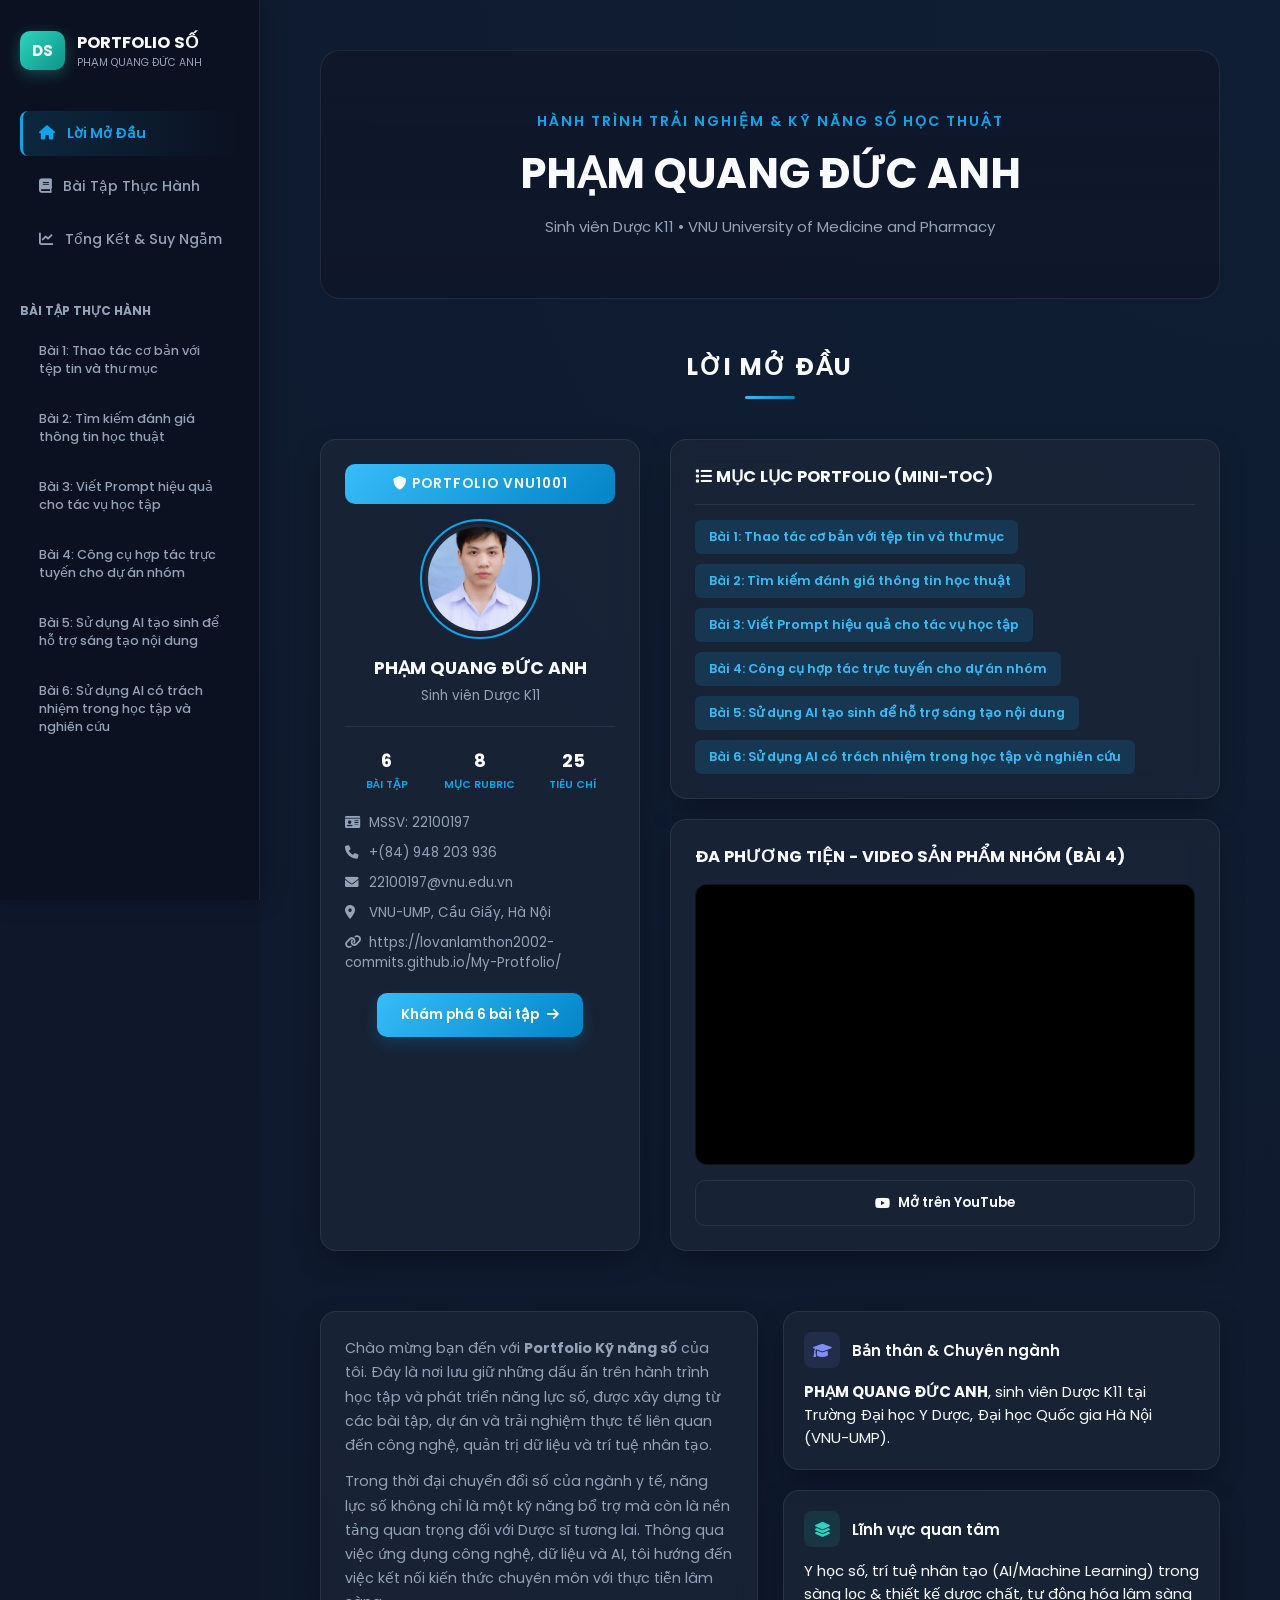
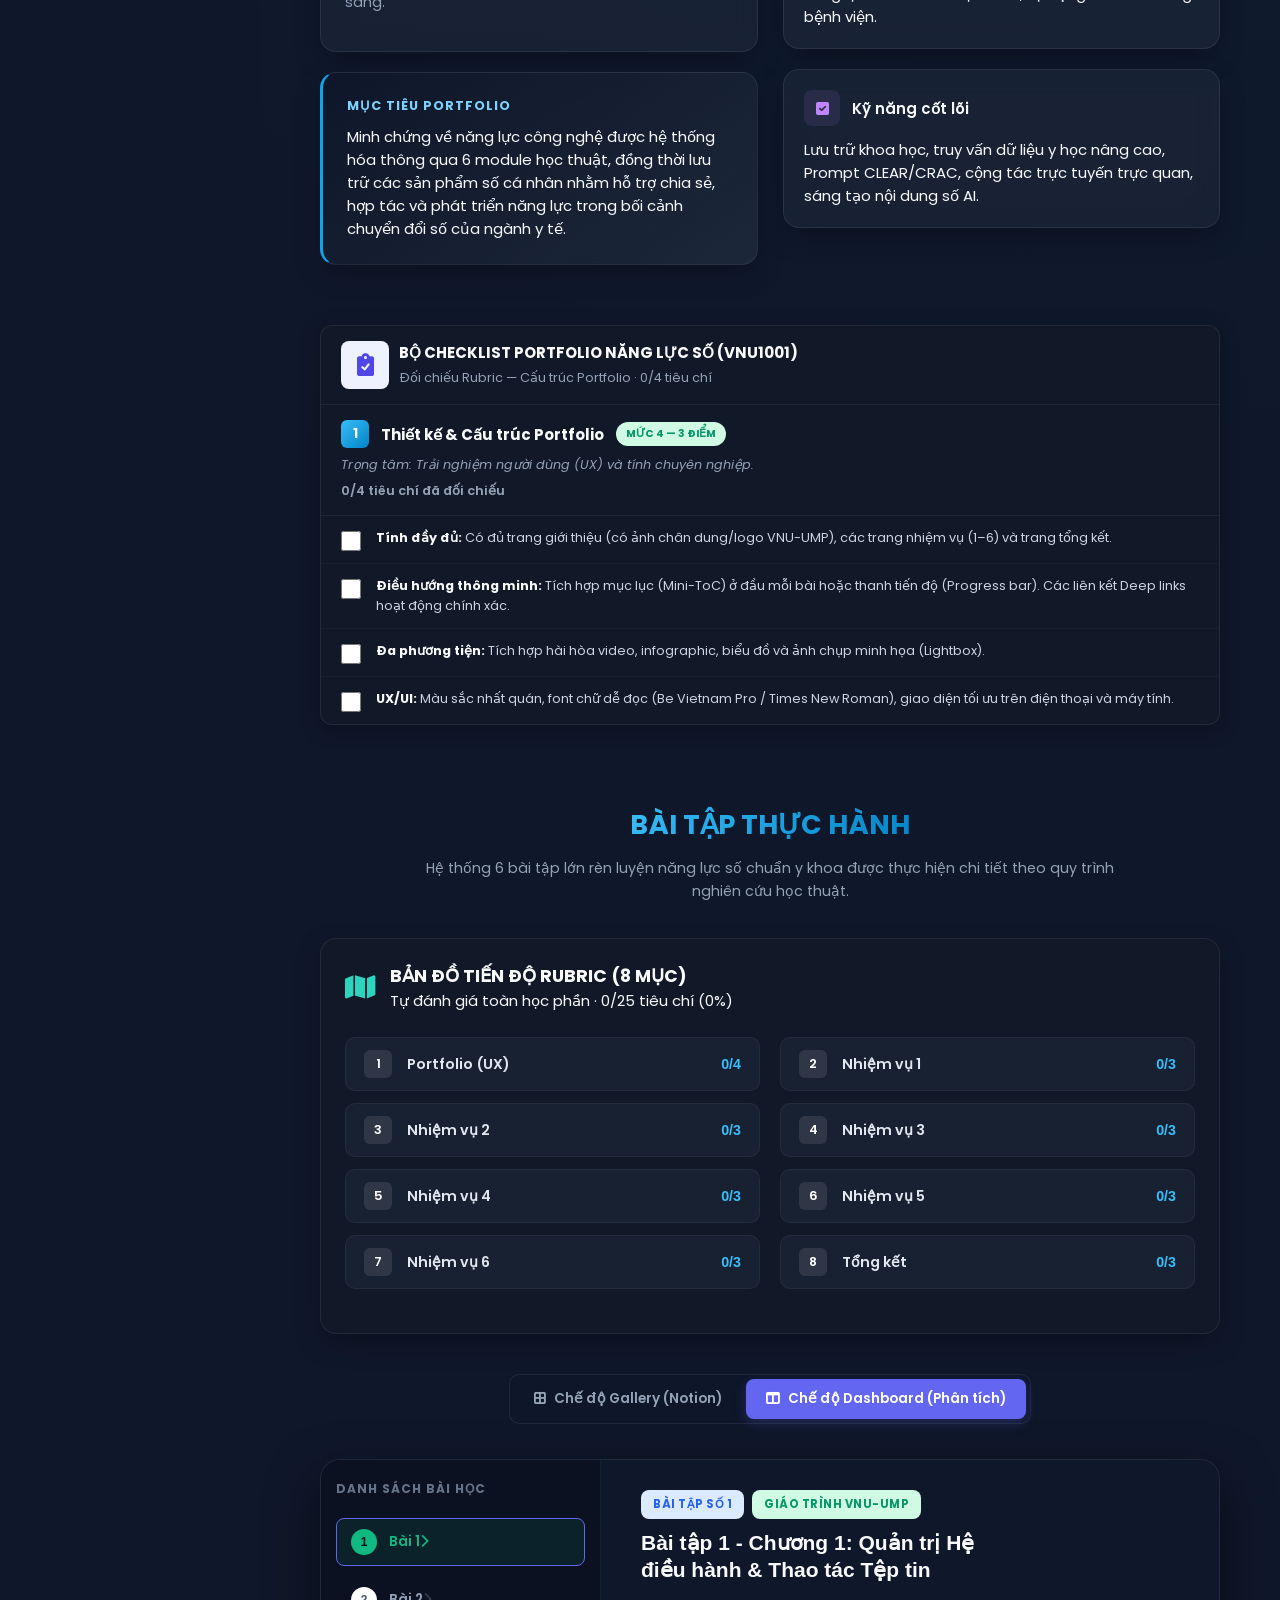
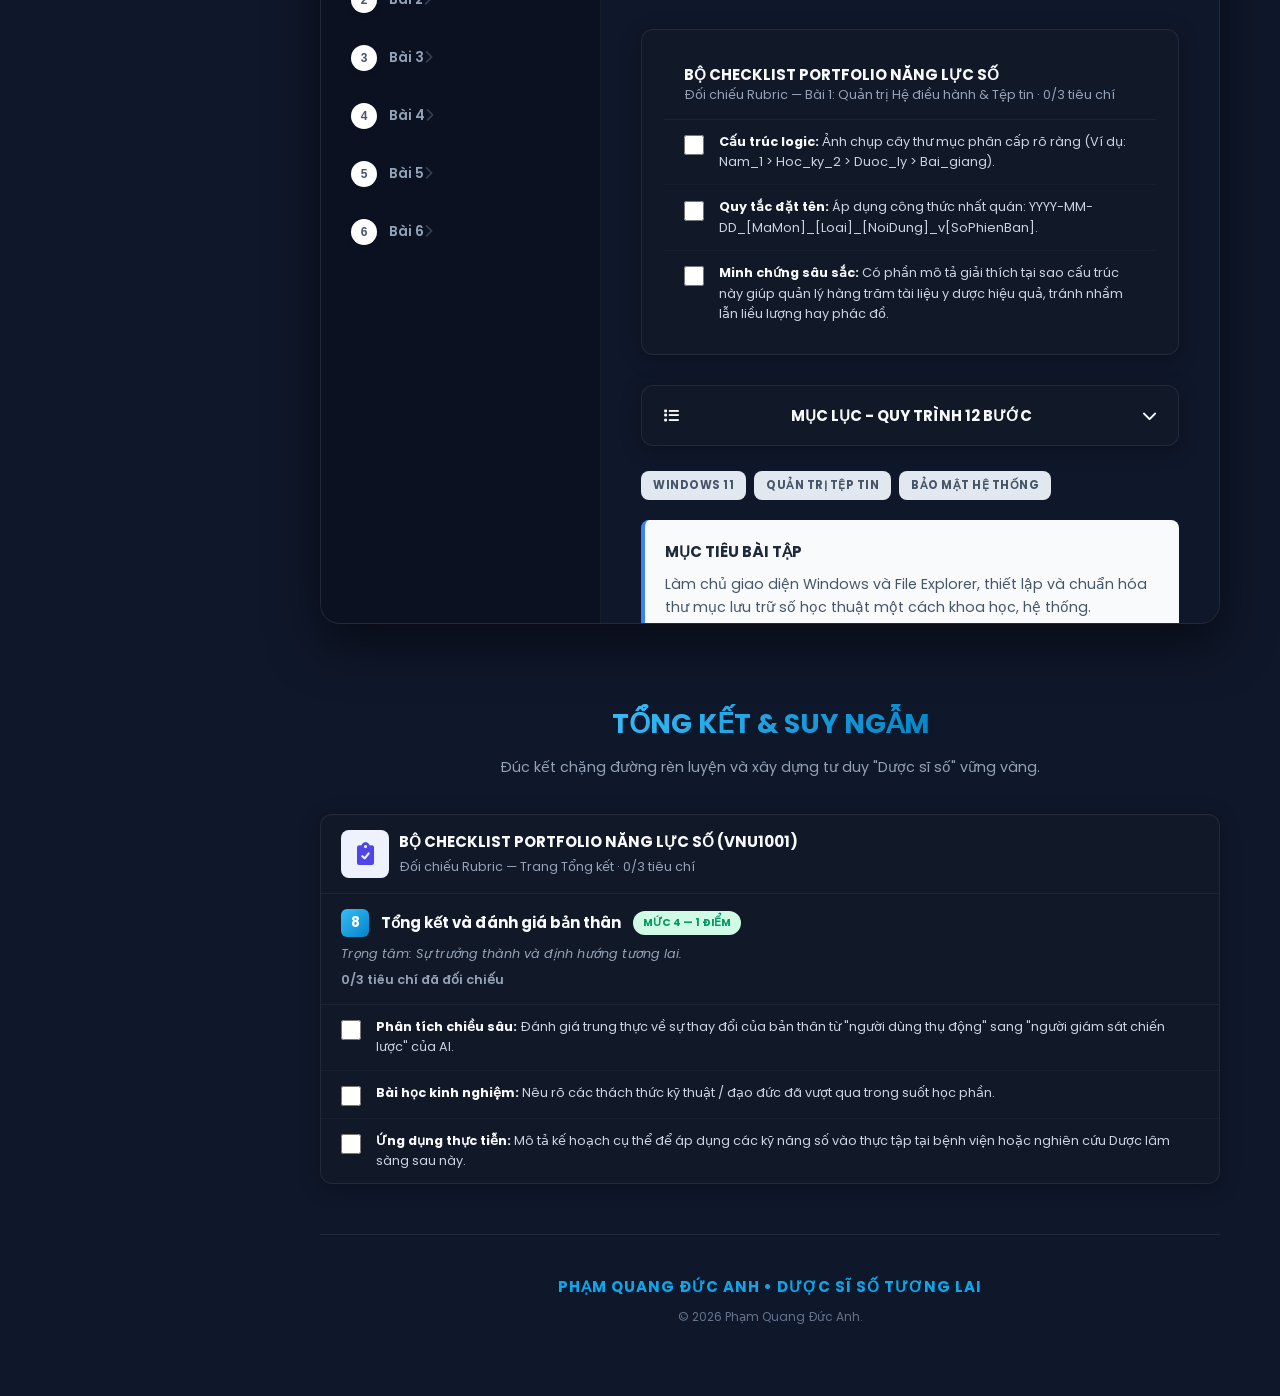
==== commit 9f69c201: "First commit" ====
--- a/index.html
+++ b/index.html
@@ -4,23 +4,34 @@
     <meta charset="UTF-8" />
     <meta name="viewport" content="width=device-width, initial-scale=1.0" />
     <title>Portfolio Số - Phạm Quang Đức Anh</title>
-
-    <!-- Link Font Awesome -->
     <link
       href="https://cdnjs.cloudflare.com/ajax/libs/font-awesome/6.0.0/css/all.min.css"
       rel="stylesheet"
     />
-
-    <!-- Link Google Fonts (Mới thêm) -->
     <link
       href="https://fonts.googleapis.com/css2?family=Poppins:wght@300;400;500;600;700&display=swap"
       rel="stylesheet"
     />
-
     <link rel="stylesheet" href="portfolio.css" />
+
+    <style>
+      /* Hiệu ứng làm mờ và gạch chữ khi checkbox được tick */
+      .check-item:has(.custom-checkbox:checked) .check-text {
+        text-decoration: line-through;
+        opacity: 0.5;
+        transition: all 0.3s ease;
+      }
+      .check-item:has(.custom-checkbox:checked) {
+        background-color: rgba(
+          16,
+          185,
+          129,
+          0.05
+        ) !important; /* Đổi màu nền xanh nhạt khi tick */
+      }
+    </style>
   </head>
   <body>
-    <!-- SIDEBAR -->
     <aside class="sidebar">
       <div class="brand">
         <span class="brand-icon">DS</span>
@@ -77,32 +88,29 @@
           </li>
           <li class="nav-item">
             <a href="#bai-3" class="nav-link" style="font-size: 0.85rem"
-              >Bài 3: Sử dụng AI tạo sinh để hỗ trợ sáng tạo nội dung
-            </a>
+              >Bài 3: Viết Prompt hiệu quả cho tác vụ học tập</a
+            >
           </li>
           <li class="nav-item">
             <a href="#bai-4" class="nav-link" style="font-size: 0.85rem"
-              >Bài 4: Viết Prompt hiệu quả cho tác vụ học tập
-            </a>
+              >Bài 4: Công cụ hợp tác trực tuyến cho dự án nhóm</a
+            >
           </li>
           <li class="nav-item">
             <a href="#bai-5" class="nav-link" style="font-size: 0.85rem"
-              >Bài 5: Sử dụng AI có trách nhiệm & Đạo đức trong học tập, nghiên
-              cứu
-            </a>
+              >Bài 5: Sử dụng AI tạo sinh để hỗ trợ sáng tạo nội dung</a
+            >
           </li>
           <li class="nav-item">
             <a href="#bai-6" class="nav-link" style="font-size: 0.85rem"
-              >Bài 6: Sử dụng công cụ hợp tác trực tuyến cho dự án nhóm
-            </a>
+              >Bài 6: Sử dụng AI có trách nhiệm trong học tập và nghiên cứu</a
+            >
           </li>
         </ul>
       </div>
     </aside>
 
-    <!-- MAIN CONTENT -->
     <main class="main-content">
-      <!-- Hero Section -->
       <section class="hero">
         <h2>HÀNH TRÌNH TRẢI NGHIỆM & KỸ NĂNG SỐ HỌC THUẬT</h2>
         <h1>PHẠM QUANG ĐỨC ANH</h1>
@@ -113,9 +121,7 @@
 
       <h2 id="loi-mo-dau" class="section-title">LỜI MỞ ĐẦU</h2>
 
-      <!-- Intro Grid -->
       <div class="intro-grid">
-        <!-- Profile Card -->
         <div class="card profile-card">
           <div class="profile-header">
             <i class="fas fa-shield-alt"></i> PORTFOLIO VNU1001
@@ -127,7 +133,6 @@
           >
             Sinh viên Dược K11
           </p>
-
           <div class="stats-grid">
             <div class="stat-box">
               <h4>6</h4>
@@ -142,7 +147,6 @@
               <p>TIÊU CHÍ</p>
             </div>
           </div>
-
           <ul style="list-style: none; text-align: left; margin-bottom: 20px">
             <li
               style="
@@ -172,17 +176,38 @@
               <i class="fas fa-envelope" style="width: 20px"></i>
               22100197@vnu.edu.vn
             </li>
+            <li
+              style="
+                margin-bottom: 10px;
+                font-size: 0.9rem;
+                color: var(--text-muted);
+              "
+            >
+              <i class="fas fa-map-marker-alt" style="width: 20px"></i>
+              VNU-UMP, Cầu Giấy, Hà Nội
+            </li>
+            <li
+              style="
+                margin-bottom: 10px;
+                font-size: 0.9rem;
+                color: var(--text-muted);
+              "
+            >
+              <i class="fas fa-link" style="width: 20px"></i>
+              https://lovanlamthon2002-commits.github.io/My-Protfolio/
+            </li>
           </ul>
-
-          <a href="#" class="btn btn-primary"
+          <a
+            href="#bai-1"
+            class="btn btn-primary"
+            onclick="
+              selectLesson('bai-1', true);
+              return false;
+            "
             >Khám phá 6 bài tập <i class="fas fa-arrow-right"></i
           ></a>
-          <a href="#" class="btn btn-outline"
-            ><i class="fas fa-envelope"></i> Gửi VNU Gmail</a
-          >
         </div>
 
-        <!-- Intro Content Right -->
         <div style="display: flex; flex-direction: column; gap: 20px">
           <div class="card">
             <h3
@@ -196,28 +221,26 @@
               <i class="fas fa-list"></i> MỤC LỤC PORTFOLIO (MINI-TOC)
             </h3>
             <div class="toc-tags">
-              <a href="#" class="toc-tag"
+              <a href="#bai-1" class="toc-tag"
                 >Bài 1: Thao tác cơ bản với tệp tin và thư mục</a
               >
-              <a href="#" class="toc-tag"
+              <a href="#bai-2" class="toc-tag"
                 >Bài 2: Tìm kiếm đánh giá thông tin học thuật</a
               >
-              <a href="#" class="toc-tag"
-                >Bài 3: Sử dụng AI tạo sinh để hỗ trợ sáng tạo nội dung</a
-              >
-              <a href="#" class="toc-tag"
-                >Bài 4: Viết Prompt hiệu quả cho tác vụ học tập</a
-              >
-              <a href="#" class="toc-tag"
-                >Bài 5: Sử dụng AI có trách nhiệm & Đạo đức trong học tập,
-                nghiên cứu</a
-              >
-              <a href="#" class="toc-tag"
-                >Bài 6: Sử dụng công cụ hợp tác trực tuyến cho dự án nhóm</a
+              <a href="#bai-3" class="toc-tag"
+                >Bài 3: Viết Prompt hiệu quả cho tác vụ học tập</a
+              >
+              <a href="#bai-4" class="toc-tag"
+                >Bài 4: Công cụ hợp tác trực tuyến cho dự án nhóm</a
+              >
+              <a href="#bai-5" class="toc-tag"
+                >Bài 5: Sử dụng AI tạo sinh để hỗ trợ sáng tạo nội dung</a
+              >
+              <a href="#bai-6" class="toc-tag"
+                >Bài 6: Sử dụng AI có trách nhiệm trong học tập và nghiên cứu</a
               >
             </div>
           </div>
-
           <div class="card">
             <h3
               style="
@@ -228,7 +251,6 @@
             >
               ĐA PHƯƠNG TIỆN - VIDEO SẢN PHẨM NHÓM (Bài 4)
             </h3>
-
             <div class="video-container" style="padding: 0">
               <iframe
                 width="100%"
@@ -246,18 +268,18 @@
                   web-share;
                 "
                 allowfullscreen
-                style="border-radius: 16px; display: block"
+                style="border-radius: 12px; display: block"
               ></iframe>
             </div>
-
-            <div style="display: flex; gap: 10px">
+            <div style="display: flex; gap: 10px; margin-top: 15px">
               <a
                 href="https://youtu.be/2ryw4sa3rzM"
                 target="_blank"
                 class="btn btn-outline"
                 style="flex: 1; font-size: 0.9rem"
-                ><i class="fab fa-youtube"></i> Mở trên YouTube</a
-              >
+              >
+                <i class="fab fa-youtube"></i> Mở trên YouTube
+              </a>
             </div>
           </div>
         </div>
@@ -268,29 +290,29 @@
           <div class="card intro-text-card">
             <p>
               Chào mừng bạn đến với <strong>Portfolio Kỹ năng số</strong> của
-              tôi. Đây là nơi lưu trữ, phản ánh toàn bộ hành trình học tập, trải
-              nghiệm và tích lũy năng lực số thông qua chuỗi bài tập thực tế về
-              công nghệ, quản trị dữ liệu và trí tuệ nhân tạo.
+              tôi. Đây là nơi lưu giữ những dấu ấn trên hành trình học tập và
+              phát triển năng lực số, được xây dựng từ các bài tập, dự án và
+              trải nghiệm thực tế liên quan đến công nghệ, quản trị dữ liệu và
+              trí tuệ nhân tạo.
             </p>
             <p>
-              Trong kỷ nguyên y tế thông minh, năng lực số không chỉ còn là công
-              cụ hỗ trợ mà đã trở thành năng lực cốt lõi giúp các Dược sĩ tương
-              lai kết nối hiệu quả giữa y học học thuật thực chứng với thực tiễn
-              chăm sóc sức khỏe lâm sàng.
+              Trong thời đại chuyển đổi số của ngành y tế, năng lực số không chỉ
+              là một kỹ năng bổ trợ mà còn là nền tảng quan trọng đối với Dược
+              sĩ tương lai. Thông qua việc ứng dụng công nghệ, dữ liệu và AI,
+              tôi hướng đến việc kết nối kiến thức chuyên môn với thực tiễn lâm
+              sàng.
             </p>
           </div>
-
           <div class="card goal-card">
             <h4 class="goal-title">MỤC TIÊU PORTFOLIO</h4>
             <p>
-              Minh chứng năng lực công nghệ đã được chuẩn hóa thông qua 6 module
-              chuyên môn học thuật; lưu trữ các sản phẩm số cá nhân giúp dễ dàng
-              chia sẻ, cộng tác khoa học và định hướng chuyển đổi số y tế toàn
-              diện.
+              Minh chứng về năng lực công nghệ được hệ thống hóa thông qua 6
+              module học thuật, đồng thời lưu trữ các sản phẩm số cá nhân nhằm
+              hỗ trợ chia sẻ, hợp tác và phát triển năng lực trong bối cảnh
+              chuyển đổi số của ngành y tế.
             </p>
           </div>
         </div>
-
         <div class="about-right">
           <div class="card info-card">
             <div class="info-header">
@@ -307,7 +329,6 @@
               Đại học Y Dược, Đại học Quốc gia Hà Nội (VNU-UMP).
             </p>
           </div>
-
           <div class="card info-card">
             <div class="info-header">
               <div
@@ -323,7 +344,6 @@
               thiết kế dược chất, tự động hóa lâm sàng bệnh viện.
             </p>
           </div>
-
           <div class="card info-card">
             <div class="info-header">
               <div
@@ -343,7 +363,11 @@
         </div>
       </div>
 
-      <div class="card checklist-card" style="margin-bottom: 80px">
+      <div
+        class="card checklist-card"
+        data-rubric-id="1"
+        style="margin-bottom: 80px"
+      >
         <div class="checklist-header-main">
           <div class="checklist-title-group">
             <div
@@ -364,13 +388,15 @@
               >
                 BỘ CHECKLIST PORTFOLIO NĂNG LỰC SỐ (VNU1001)
               </h3>
-              <p style="color: var(--text-muted); font-size: 0.9rem">
+              <p
+                class="local-rubric-text"
+                style="color: var(--text-muted); font-size: 0.9rem"
+              >
                 Đối chiếu Rubric — Cấu trúc Portfolio · 0/4 tiêu chí
               </p>
             </div>
           </div>
         </div>
-
         <div class="checklist-content">
           <div class="checklist-accordion-header">
             <div class="accordion-top">
@@ -379,7 +405,6 @@
                 Thiết kế & Cấu trúc Portfolio
               </h4>
               <span class="score-badge">MỨC 4 — 3 ĐIỂM</span>
-              <i class="fas fa-chevron-up ml-auto"></i>
             </div>
             <div class="accordion-sub">
               <p
@@ -392,6 +417,7 @@
                 Trọng tâm: Trải nghiệm người dùng (UX) và tính chuyên nghiệp.
               </p>
               <p
+                class="local-rubric-text"
                 style="
                   color: #818cf8;
                   font-weight: 600;
@@ -403,7 +429,6 @@
               </p>
             </div>
           </div>
-
           <div class="checklist-items">
             <label class="check-item">
               <input type="checkbox" class="custom-checkbox" />
@@ -413,7 +438,6 @@
                 kết.
               </div>
             </label>
-
             <label class="check-item">
               <input type="checkbox" class="custom-checkbox" />
               <div class="check-text">
@@ -422,7 +446,6 @@
                 liên kết Deep links hoạt động chính xác.
               </div>
             </label>
-
             <label class="check-item">
               <input type="checkbox" class="custom-checkbox" />
               <div class="check-text">
@@ -430,7 +453,6 @@
                 infographic, biểu đồ và ảnh chụp minh họa (Lightbox).
               </div>
             </label>
-
             <label class="check-item">
               <input type="checkbox" class="custom-checkbox" />
               <div class="check-text">
@@ -440,14 +462,6 @@
               </div>
             </label>
           </div>
-        </div>
-
-        <div class="checklist-footer">
-          <p>
-            * Checklist đặt đúng vị trí nội dung: mục Portfolio ở Lời mở đầu,
-            mục 2–7 tại từng bài, mục 8 ở Tổng kết. Xem bản đồ tiến độ 8 mục ở
-            đầu phần Bài tập thực hành.
-          </p>
         </div>
       </div>
 
@@ -461,92 +475,74 @@
 
       <div class="card rubric-card" style="margin-bottom: 40px">
         <div class="rubric-header">
-          <div class="rubric-icon">
-            <i class="fas fa-map"></i>
-          </div>
+          <div class="rubric-icon"><i class="fas fa-map"></i></div>
           <div>
             <h3>BẢN ĐỒ TIẾN ĐỘ RUBRIC (8 MỤC)</h3>
-            <p>Tự đánh giá toàn học phần · 0/25 tiêu chí (0%)</p>
+            <p id="global-rubric-text">
+              Tự đánh giá toàn học phần · 0/25 tiêu chí (0%)
+            </p>
           </div>
         </div>
-
         <div class="rubric-grid">
           <div class="rubric-item">
             <div class="rubric-item-left">
-              <span class="rubric-number">1</span>
-              <span class="rubric-label">Portfolio (UX)</span>
-            </div>
-            <span class="rubric-score">0/4</span>
+              <span class="rubric-number">1</span
+              ><span class="rubric-label">Portfolio (UX)</span>
+            </div>
+            <span class="rubric-score" id="score-rubric-1">0/4</span>
           </div>
-
           <div class="rubric-item">
             <div class="rubric-item-left">
-              <span class="rubric-number">2</span>
-              <span class="rubric-label">Nhiệm vụ 1</span>
-            </div>
-            <span class="rubric-score">0/3</span>
+              <span class="rubric-number">2</span
+              ><span class="rubric-label">Nhiệm vụ 1</span>
+            </div>
+            <span class="rubric-score" id="score-rubric-2">0/2</span>
           </div>
-
           <div class="rubric-item">
             <div class="rubric-item-left">
-              <span class="rubric-number">3</span>
-              <span class="rubric-label">Nhiệm vụ 2</span>
-            </div>
-            <span class="rubric-score">0/3</span>
+              <span class="rubric-number">3</span
+              ><span class="rubric-label">Nhiệm vụ 2</span>
+            </div>
+            <span class="rubric-score" id="score-rubric-3">0/3</span>
           </div>
-
           <div class="rubric-item">
             <div class="rubric-item-left">
-              <span class="rubric-number">4</span>
-              <span class="rubric-label">Nhiệm vụ 3</span>
-            </div>
-            <span class="rubric-score">0/3</span>
+              <span class="rubric-number">4</span
+              ><span class="rubric-label">Nhiệm vụ 3</span>
+            </div>
+            <span class="rubric-score" id="score-rubric-4">0/3</span>
           </div>
-
           <div class="rubric-item">
             <div class="rubric-item-left">
-              <span class="rubric-number">5</span>
-              <span class="rubric-label">Nhiệm vụ 4</span>
-            </div>
-            <span class="rubric-score">0/3</span>
+              <span class="rubric-number">5</span
+              ><span class="rubric-label">Nhiệm vụ 4</span>
+            </div>
+            <span class="rubric-score" id="score-rubric-5">0/3</span>
           </div>
-
           <div class="rubric-item">
             <div class="rubric-item-left">
-              <span class="rubric-number">6</span>
-              <span class="rubric-label">Nhiệm vụ 5</span>
-            </div>
-            <span class="rubric-score">0/3</span>
+              <span class="rubric-number">6</span
+              ><span class="rubric-label">Nhiệm vụ 5</span>
+            </div>
+            <span class="rubric-score" id="score-rubric-6">0/3</span>
           </div>
-
           <div class="rubric-item">
             <div class="rubric-item-left">
-              <span class="rubric-number">7</span>
-              <span class="rubric-label">Nhiệm vụ 6</span>
-            </div>
-            <span class="rubric-score">0/3</span>
+              <span class="rubric-number">7</span
+              ><span class="rubric-label">Nhiệm vụ 6</span>
+            </div>
+            <span class="rubric-score" id="score-rubric-7">0/3</span>
           </div>
-
           <div class="rubric-item">
             <div class="rubric-item-left">
-              <span class="rubric-number">8</span>
-              <span class="rubric-label">Tổng kết</span>
-            </div>
-            <span class="rubric-score">0/3</span>
+              <span class="rubric-number">8</span
+              ><span class="rubric-label">Tổng kết</span>
+            </div>
+            <span class="rubric-score" id="score-rubric-8">0/3</span>
           </div>
         </div>
-
-        <div class="rubric-footer">
-          <p>
-            <i
-              >Mục 1 → Lời mở đầu · Mục 2–7 → Bài 1–6 · Mục 8 → Tổng kết. Mỗi
-              trang chỉ hiển thị checklist khớp nội dung đang xem.</i
-            >
-          </p>
-        </div>
       </div>
 
-      <!-- Exercises Grid -->
       <div class="view-mode-wrapper">
         <div class="view-mode-toggle">
           <a href="#" id="btn-gallery" class="mode-btn">
@@ -567,105 +563,113 @@
               class="ex-img"
             />
             <div class="ex-content">
-              <div
-                class="tag"
-                style="display: inline-block; margin-bottom: 10px"
-              >
-                BÀI 1
-              </div>
               <h3 class="ex-title">
-                Bài tập 1 - Chương 1: Quản trị Hệ điều hành & Thao tác Tệp tin
+                Bài tập 1: Thao tác cơ bản với tệp tin và thư mục
               </h3>
-              <div class="tags">
-                <span class="tag">WINDOWS 11</span>
-                <span class="tag">QUẢN TRỊ TỆP TIN</span>
-              </div>
               <p class="ex-desc">
                 Làm chủ giao diện Windows và File Explorer, thiết lập và chuẩn
-                hóa thư mục lưu trữ số học chuẩn...
+                hóa thư mục lưu trữ số...
               </p>
               <div class="card-actions">
                 <a href="#"><i class="fas fa-eye"></i> Xem chi tiết</a>
-                <a href="#" style="color: var(--teal-gradient)"
-                  ><i class="fas fa-file-download"></i> TẢI BÁO CÁO</a
-                >
               </div>
             </div>
           </div>
-
           <div id="bai-2" class="ex-card">
             <img
-              src="https://images.unsplash.com/photo-1581093458791-9f3c3900df4b?q=80&w=2070"
+              src="https://vista.gov.vn/vn-uploads/news/2022_09/19-9-2022/5.jpg"
               alt="Bài 2"
               class="ex-img"
             />
             <div class="ex-content">
-              <div
-                class="tag"
-                style="
-                  display: inline-block;
-                  margin-bottom: 10px;
-                  background: rgba(168, 85, 247, 0.2);
-                  color: #c084fc;
-                "
-              >
-                BÀI 2
-              </div>
               <h3 class="ex-title">
-                Bài tập 2 - Chương 2: Khai thác và Đánh giá Thông tin Học thuật
+                Bài tập 2 - Tìm kiếm và Đánh giá Thông tin Học thuật
               </h3>
-              <div class="tags">
-                <span class="tag">GOOGLE SCHOLAR</span>
-                <span class="tag">BOOLEAN QUERY</span>
-              </div>
               <p class="ex-desc">
                 Ứng dụng các công cụ tìm kiếm học thuật nâng cao (Google
-                Scholar, Elicit...) để tìm kiếm và đánh giá...
+                Scholar, Elicit...) để tìm kiếm...
               </p>
               <div class="card-actions">
                 <a href="#"><i class="fas fa-eye"></i> Xem chi tiết</a>
-                <a href="#" style="color: var(--teal-gradient)"
-                  ><i class="fas fa-file-download"></i> TẢI BÁO CÁO</a
-                >
               </div>
             </div>
           </div>
-
           <div id="bai-3" class="ex-card">
             <img
-              src="https://images.unsplash.com/photo-1532187863486-abf9dbad1b69?q=80&w=2070"
+              src="https://cdnv2.tgdd.vn/mwg-static/common/News/1580190/promt-12-09.jpg"
               alt="Bài 3"
               class="ex-img"
             />
             <div class="ex-content">
-              <div
-                class="tag"
-                style="
-                  display: inline-block;
-                  margin-bottom: 10px;
-                  background: rgba(244, 63, 94, 0.2);
-                  color: #fb7185;
-                "
-              >
-                BÀI 3
-              </div>
               <h3 class="ex-title">
-                Bài tập 3 - Chương 3: Tối ưu hóa tương tác với AI qua Kỹ nghệ
-                Prompt
+                Bài tập 3 - Viết Prompt hiệu quả cho tác vụ học tập
               </h3>
-              <div class="tags">
-                <span class="tag">PROMPT ENGINEERING</span>
-                <span class="tag">GEMINI</span>
-              </div>
+              <p class="ex-desc">
+                Tìm hiểu kỹ nghệ đặt câu lệnh (Prompt Engineering), cấu trúc
+                prompt chuẩn để tối ưu hóa kết quả đầu ra từ các mô hình AI tạo
+                sinh.
+              </p>
+              <div class="card-actions">
+                <a href="#"><i class="fas fa-eye"></i> Xem chi tiết</a>
+              </div>
+            </div>
+          </div>
+          <div id="bai-4" class="ex-card">
+            <img
+              src="https://obcbiz.vn/wp-content/uploads/2023/09/cong-nghe-giup-tang-cuong-hieu-suat-lam-viec-nhom-ntn-2-1024x640.jpg"
+              alt="Bài 4"
+              class="ex-img"
+            />
+            <div class="ex-content">
+              <h3 class="ex-title">
+                Bài tập 4 - Sử dụng công cụ hợp tác trực tuyến cho dự án nhóm
+              </h3>
+              <p class="ex-desc">
+                Sử dụng các công cụ quản lý dự án (Trello, Notion, Google
+                Workspace) để phối hợp công việc nhóm hiệu quả trên không gian
+                số.
+              </p>
+              <div class="card-actions">
+                <a href="#"><i class="fas fa-eye"></i> Xem chi tiết</a>
+              </div>
+            </div>
+          </div>
+          <div id="bai-5" class="ex-card">
+            <img
+              src="https://images.unsplash.com/photo-1532187863486-abf9dbad1b69?q=80&w=2070"
+              alt="Bài 5"
+              class="ex-img"
+            />
+            <div class="ex-content">
+              <h3 class="ex-title">
+                Bài tập 5 - Sử dụng AI tạo sinh để hỗ trợ sáng tạo nội dung
+              </h3>
               <p class="ex-desc">
                 Xây dựng và so sánh hiệu quả hệ thống prompt 3 mức độ (Cơ bản,
                 Cải tiến, Nâng cao)...
               </p>
               <div class="card-actions">
                 <a href="#"><i class="fas fa-eye"></i> Xem chi tiết</a>
-                <a href="#" style="color: var(--teal-gradient)"
-                  ><i class="fas fa-file-download"></i> TẢI BÁO CÁO</a
-                >
+              </div>
+            </div>
+          </div>
+
+          <div id="bai-6" class="ex-card">
+            <img
+              src="https://ojs.tapchicongthuong.vn/ojstcct-media/journal/2025/26/giao-duc-truc-tuyen-ai.jpg"
+              alt="Bài 6"
+              class="ex-img"
+            />
+            <div class="ex-content">
+              <h3 class="ex-title">
+                Bài tập 6 - Sử dụng AI có trách nghiệm trong học tập, nghiên cứu
+              </h3>
+              <p class="ex-desc">
+                Nhận diện các vấn đề đạo đức khi sử dụng AI, cách kiểm chứng
+                thông tin (hallucination) và bảo mật dữ liệu học thuật.
+              </p>
+              <div class="card-actions">
+                <a href="#"><i class="fas fa-eye"></i> Xem chi tiết</a>
               </div>
             </div>
           </div>
@@ -677,129 +681,2624 @@
           <h3 class="dash-sidebar-title">DANH SÁCH BÀI HỌC</h3>
           <ul class="dash-lesson-list">
             <li class="active" data-target="bai-1">
-              <span class="num-circle">1</span> Bài 1
-              <i class="fas fa-chevron-right ml-auto"></i>
+              <span class="num-circle">1</span> Bài 1<i
+                class="fas fa-chevron-right ml-auto"
+              ></i>
             </li>
-            <li>
-              <span class="num-circle" data-target="bai-2">2</span> Bài 2
-              <i class="fas fa-chevron-right ml-auto" style="opacity: 0.3"></i>
+            <li data-target="bai-2">
+              <span class="num-circle">2</span> Bài 2<i
+                class="fas fa-chevron-right ml-auto"
+                style="opacity: 0.3"
+              ></i>
             </li>
-            <li>
-              <span class="num-circle" data-target="bai-3">3</span> Bài 3
-              <i class="fas fa-chevron-right ml-auto" style="opacity: 0.3"></i>
+            <li data-target="bai-3">
+              <span class="num-circle">3</span> Bài 3<i
+                class="fas fa-chevron-right ml-auto"
+                style="opacity: 0.3"
+              ></i>
             </li>
-            <li>
-              <span class="num-circle" data-target="bai-4">4</span> Bài 4
-              <i class="fas fa-chevron-right ml-auto" style="opacity: 0.3"></i>
+            <li data-target="bai-4">
+              <span class="num-circle">4</span> Bài 4<i
+                class="fas fa-chevron-right ml-auto"
+                style="opacity: 0.3"
+              ></i>
             </li>
-            <li>
-              <span class="num-circle" data-target="bai-5">5</span> Bài 5
-              <i class="fas fa-chevron-right ml-auto" style="opacity: 0.3"></i>
+            <li data-target="bai-5">
+              <span class="num-circle">5</span> Bài 5<i
+                class="fas fa-chevron-right ml-auto"
+                style="opacity: 0.3"
+              ></i>
             </li>
-            <li>
-              <span class="num-circle" data-target="bai-6">6</span> Bài 6
-              <i class="fas fa-chevron-right ml-auto" style="opacity: 0.3"></i>
+            <li data-target="bai-6">
+              <span class="num-circle">6</span> Bài 6<i
+                class="fas fa-chevron-right ml-auto"
+                style="opacity: 0.3"
+              ></i>
             </li>
           </ul>
         </div>
 
         <div class="dash-content" id="dash-content-area">
-          <div class="dash-header-top">
-            <div class="dash-tags">
-              <span class="d-tag d-tag-blue">BÀI TẬP SỐ 1</span>
-              <span class="d-tag d-tag-green">GIÁO TRÌNH VNU-UMP</span>
-              <span class="d-tag d-tag-gray">#bai-1</span>
-            </div>
-          </div>
-
-          <h2 class="dash-main-title">
-            Bài tập 1 - Chương 1: Quản trị Hệ điều hành & Thao tác Tệp tin
-          </h2>
-
-          <div
-            class="card checklist-card dash-checklist"
-            style="margin-top: 30px; margin-bottom: 0"
-          >
+          <div id="content-bai-1" class="lesson-content">
             <div
-              class="checklist-header-main"
-              style="padding-bottom: 15px; margin-bottom: 15px"
-            >
-              <div class="checklist-title-group">
-                <div
-                  class="icon-box"
-                  style="color: #818cf8; background: rgba(129, 140, 248, 0.1)"
-                >
-                  <i class="fas fa-clipboard-check"></i>
-                </div>
-                <div>
-                  <h3
-                    style="
-                      font-size: 1.1rem;
-                      margin-bottom: 5px;
-                      font-weight: 700;
-                    "
-                  >
-                    BỘ CHECKLIST PORTFOLIO NĂNG LỰC SỐ (VNU1001)
-                  </h3>
-                  <p style="color: var(--text-muted); font-size: 0.85rem">
-                    Đối chiếu Rubric — Bài 1: Quản trị Hệ điều hành & Tệp tin ·
-                    0/3 tiêu chí
-                  </p>
-                </div>
-              </div>
-            </div>
-
-            <div class="checklist-content">
+              style="
+                display: flex;
+                justify-content: space-between;
+                align-items: flex-start;
+              "
+            >
+              <div>
+                <div class="dash-tags" style="margin-bottom: 10px">
+                  <span class="d-tag d-tag-blue">BÀI TẬP SỐ 1</span>
+                  <span class="d-tag d-tag-green">GIÁO TRÌNH VNU-UMP</span>
+                </div>
+                <h2 class="dash-main-title">
+                  Bài tập 1 - Chương 1: Quản trị Hệ<br />điều hành & Thao tác
+                  Tệp tin
+                </h2>
+              </div>
+            </div>
+
+            <div
+              class="card checklist-card dash-checklist"
+              data-rubric-id="2"
+              style="margin-top: 20px"
+            >
               <div
-                class="checklist-accordion-header"
-                style="padding: 15px 25px"
-              >
-                <div class="accordion-top">
-                  <div class="number-badge">2</div>
-                  <h4 style="font-size: 1rem; font-weight: 600">
-                    Nhiệm vụ 1: Quản lý tệp và thư mục
-                  </h4>
-                  <span class="score-badge">MỨC 4 — 1 ĐIỂM</span>
-                  <i class="fas fa-chevron-up ml-auto"></i>
-                </div>
-                <div class="accordion-sub">
-                  <p
-                    style="
-                      font-style: italic;
-                      color: var(--text-muted);
-                      font-size: 0.85rem;
-                    "
-                  >
-                    Trọng tâm: Tổ chức dữ liệu khoa học cho ngành Dược.
-                  </p>
-                  <p
-                    style="
-                      color: #818cf8;
-                      font-weight: 600;
-                      font-size: 0.85rem;
-                      margin-top: 5px;
-                    "
-                  >
-                    0/3 tiêu chí đã đối chiếu
-                  </p>
-                </div>
+                class="checklist-header-main"
+                style="padding: 15px; border-bottom: 1px solid #e2e8f0"
+              >
+                <h3 style="font-size: 1.1rem; font-weight: 700; color: #1e293b">
+                  BỘ CHECKLIST PORTFOLIO NĂNG LỰC SỐ
+                </h3>
+                <p
+                  class="local-rubric-text"
+                  style="color: #64748b; font-size: 0.85rem"
+                >
+                  Đối chiếu Rubric — Bài 1: Quản trị Hệ điều hành & Tệp tin ·
+                  0/2 tiêu chí
+                </p>
               </div>
               <div class="checklist-items">
-                <label class="check-item" style="padding: 15px 25px">
+                <label class="check-item">
                   <input type="checkbox" class="custom-checkbox" />
                   <div class="check-text">
                     <strong>Cấu trúc logic:</strong> Ảnh chụp cây thư mục phân
-                    cấp rõ ràng (ví dụ: Nam_1 > Hoc_ky_2 > Duoc_ly > Bai_giang).
+                    cấp rõ ràng (Ví dụ: Nam_1 > Hoc_ky_2 > Duoc_ly > Bai_giang).
                   </div>
                 </label>
-                <label class="check-item" style="padding: 15px 25px">
+                <label class="check-item">
                   <input type="checkbox" class="custom-checkbox" />
                   <div class="check-text">
                     <strong>Quy tắc đặt tên:</strong> Áp dụng công thức nhất
                     quán: YYYY-MM-DD_[MaMon]_[Loai]_[NoiDung]_v[SoPhienBan].
                   </div>
                 </label>
-              </div>
+                <label class="check-item">
+                  <input type="checkbox" class="custom-checkbox" />
+                  <div class="check-text">
+                    <strong>Minh chứng sâu sắc:</strong> Có phần mô tả giải
+                    thích tại sao cấu trúc này giúp quản lý hàng trăm tài liệu y
+                    dược hiệu quả, tránh nhầm lẫn liều lượng hay phác đồ.
+                  </div>
+                </label>
+              </div>
+            </div>
+
+            <details class="toc-box">
+              <summary>
+                <i class="fas fa-list"></i> MỤC LỤC - QUY TRÌNH 12 BƯỚC
+                <i class="fas fa-chevron-down"></i>
+              </summary>
+              <div class="toc-grid">
+                <div>1. Mở File Explorer</div>
+                <div>2. Truy cập ổ đĩa/thư mục</div>
+                <div>3. Tạo thư mục mới</div>
+                <div>4. Vào thư mục vừa tạo</div>
+                <div>5. Tạo tệp tin văn bản</div>
+                <div>6. Đổi tên tệp tin</div>
+                <div>7. Tạo thư mục con</div>
+                <div>8. Sao chép tệp tin</div>
+                <div>9. Di chuyển tệp tin</div>
+                <div>10. Xóa tệp tin</div>
+                <div>11. Xóa vĩnh viễn</div>
+                <div>12. Khôi phục từ Thùng rác</div>
+              </div>
+            </details>
+
+            <div class="dash-tags" style="margin-bottom: 20px">
+              <span class="d-tag d-tag-gray">WINDOWS 11</span>
+              <span class="d-tag d-tag-gray">QUẢN TRỊ TỆP TIN</span>
+              <span class="d-tag d-tag-gray">BẢO MẬT HỆ THỐNG</span>
+            </div>
+
+            <div
+              style="
+                background: #f8fafc;
+                border-left: 4px solid #3b82f6;
+                padding: 20px;
+                border-radius: 8px;
+                margin-bottom: 30px;
+              "
+            >
+              <h4 style="color: #1e293b; margin-bottom: 10px; font-weight: 700">
+                MỤC TIÊU BÀI TẬP
+              </h4>
+              <p style="color: #475569; font-size: 0.95rem; line-height: 1.6">
+                Làm chủ giao diện Windows và File Explorer, thiết lập và chuẩn
+                hóa thư mục lưu trữ số học thuật một cách khoa học, hệ thống.
+              </p>
+            </div>
+
+            <h3 style="font-weight: 700; margin-bottom: 20px; color: #e2e8f0">
+              QUY TRÌNH THỰC HIỆN CHI TIẾT
+            </h3>
+
+            <div class="step-card">
+              <div class="step-header">
+                <div class="step-number">1</div>
+                <div class="step-title">Mở File Explorer</div>
+              </div>
+              <p
+                style="color: #a4b2c6; font-size: 0.95rem; margin-bottom: 15px"
+              >
+                Nhấn tổ hợp phím Windows + E hoặc nhấp vào biểu tượng thư mục
+                màu vàng.
+              </p>
+              <div class="step-img-container">
+                <img src="img/bai1_img1.png" alt="Mở File Explorer" />
+              </div>
+            </div>
+            <div class="step-card">
+              <div class="step-header">
+                <div class="step-number">2</div>
+                <div class="step-title">Truy cập ổ đĩa/thư mục</div>
+              </div>
+              <p
+                style="color: #a4b2c6; font-size: 0.95rem; margin-bottom: 15px"
+              >
+                Ở cột bên trái, nhấp vào This PC, sau đó nhấp đúp vào một ổ đĩa
+                không phải ổ hệ thống (ví dụ: ổ D: hoặc E:). Nếu chỉ có ổ C:,
+                hãy vào thư mục Documents.
+              </p>
+              <div class="step-img-container">
+                <img src="img/bai1_img2.png" alt="Truy cập ổ đĩa/thư mục" />
+              </div>
+              <div class="step-img-container">
+                <img src="img/bai1_img3.png" alt="Truy cập ổ đĩa/thư mục" />
+              </div>
+            </div>
+            <div class="step-card">
+              <div class="step-header">
+                <div class="step-number">3</div>
+                <div class="step-title">Tạo thư mục mới</div>
+              </div>
+              <p
+                style="color: #a4b2c6; font-size: 0.95rem; margin-bottom: 15px"
+              >
+                Nhấp chuột phải vào một khoảng trống -> chọn New -> Folder. Đặt
+                tên thư mục là ThucHanh_hotensinhvien (ví dụ:
+                ThucHanh_NguyenVanA). Nhấn Enter.
+              </p>
+              <div class="step-img-container">
+                <img src="img/bai1_img4.png" alt="Tạo thư mục mới" />
+              </div>
+            </div>
+            <div class="step-card">
+              <div class="step-header">
+                <div class="step-number">4</div>
+                <div class="step-title">Vào thư mục vừa tạo</div>
+              </div>
+              <p
+                style="color: #a4b2c6; font-size: 0.95rem; margin-bottom: 15px"
+              >
+                Nhấp đúp vào thư mục ThucHanh_NguyenVanA.
+              </p>
+              <div class="step-img-container">
+                <img src="img/bai1_img5.png" alt="Vào thư mục vừa tạo" />
+              </div>
+            </div>
+            <div class="step-card">
+              <div class="step-header">
+                <div class="step-number">5</div>
+                <div class="step-title">Tạo tệp tin văn bản</div>
+              </div>
+              <p
+                style="color: #a4b2c6; font-size: 0.95rem; margin-bottom: 15px"
+              >
+                Nhấp chuột phải vào khoảng trống -> New -> Text Document. Đặt
+                tên là GhiChu.txt. Nhấn Enter.
+              </p>
+              <div class="step-img-container">
+                <img src="img/bai1_img6.png" alt="Tạo tệp tin văn bản" />
+              </div>
+            </div>
+            <div class="step-card">
+              <div class="step-header">
+                <div class="step-number">6</div>
+                <div class="step-title">Đổi tên tệp tin</div>
+              </div>
+              <p
+                style="color: #a4b2c6; font-size: 0.95rem; margin-bottom: 15px"
+              >
+                Nhấp chuột phải vào tệp GhiChu.txt -> chọn Rename. Đổi tên thành
+                GhiChuQuanTrong.txt. Nhấn Enter.
+              </p>
+              <div class="step-img-container">
+                <img src="img/bai1_img7.png" alt="Đổi tên tệp tin" />
+              </div>
+            </div>
+            <div class="step-card">
+              <div class="step-header">
+                <div class="step-number">7</div>
+                <div class="step-title">Tạo thư mục con</div>
+              </div>
+              <p
+                style="color: #a4b2c6; font-size: 0.95rem; margin-bottom: 15px"
+              >
+                Trong thư mục ThucHanh_NguyenVanA, nhấp chuột phải -> New ->
+                Folder. Đặt tên là TaiLieu.
+              </p>
+              <div class="step-img-container">
+                <img src="img/bai1_img8.png" alt="Tạo thư mục con" />
+              </div>
+            </div>
+            <div class="step-card">
+              <div class="step-header">
+                <div class="step-number">8</div>
+                <div class="step-title">Sao chép tệp tin (Copy & Paste)</div>
+              </div>
+              <p
+                style="color: #a4b2c6; font-size: 0.95rem; margin-bottom: 15px"
+              >
+                - Nhấp chuột phải vào tệp GhiChuQuanTrong.txt -> chọn Copy (hoặc
+                chọn tệp rồi nhấn Ctrl + C). <br />- Nhấp đúp vào thư mục
+                TaiLieu, nhấp chuột phải vào khoảng trống bên trong -> chọn
+                Paste (hoặc nhấn Ctrl + V). Bây giờ bạn có một bản sao của tệp
+                trong thư mục TaiLieu.
+              </p>
+              <div class="step-img-container">
+                <img
+                  src="img/bai1_img9.png"
+                  alt="Sao chép tệp tin (Copy & Paste)"
+                />
+              </div>
+            </div>
+            <div class="step-card">
+              <div class="step-header">
+                <div class="step-number">9</div>
+                <div class="step-title">Di chuyển tệp tin (Cut & Paste)</div>
+              </div>
+              <p
+                style="color: #a4b2c6; font-size: 0.95rem; margin-bottom: 15px"
+              >
+                - Quay lại thư mục ThucHanh_NguyenVanA. Tạo một tệp mới tên là
+                DiChuyen.txt.<br />
+                - Nhấp chuột phải vào tệp DiChuyen.txt -> chọn Cut (hoặc chọn
+                tệp rồi nhấn Ctrl + X).<br />
+                - Nhấp đúp vào thư mục TaiLieu, nhấp chuột phải vào khoảng trống
+                -> chọn Paste (hoặc nhấn Ctrl + V). Tệp gốc đã biến mất khỏi vị
+                trí cũ và chỉ còn ở vị trí mới.
+              </p>
+              <div class="step-img-container">
+                <img
+                  src="img/bai1_img10.png"
+                  alt="Di chuyển tệp tin (Cut & Paste)"
+                />
+              </div>
+              <div class="step-img-container">
+                <img
+                  src="img/bai1_img11.png"
+                  alt="Di chuyển tệp tin (Cut & Paste)"
+                />
+              </div>
+            </div>
+            <div class="step-card">
+              <div class="step-header">
+                <div class="step-number">10</div>
+                <div class="step-title">Xóa tệp tin</div>
+              </div>
+              <p
+                style="color: #a4b2c6; font-size: 0.95rem; margin-bottom: 15px"
+              >
+                Trong thư mục TaiLieu, nhấp chuột phải vào tệp
+                GhiChuQuanTrong.txt -> chọn Delete. Tệp sẽ được chuyển vào Thùng
+                rác (Recycle Bin).
+              </p>
+              <div class="step-img-container">
+                <img src="img/bai1_img12.png" alt="Xóa tệp tin" />
+              </div>
+            </div>
+            <div class="step-card">
+              <div class="step-header">
+                <div class="step-number">11</div>
+                <div class="step-title">Xóa vĩnh viễn</div>
+              </div>
+              <p
+                style="color: #a4b2c6; font-size: 0.95rem; margin-bottom: 15px"
+              >
+                Chọn tệp DiChuyen.txt, nhấn giữ phím Shift và nhấn phím Delete.
+                Một cảnh báo sẽ hiện ra. Nếu đồng ý, tệp sẽ bị xóa vĩnh viễn mà
+                không qua Thùng rác.
+              </p>
+              <div class="step-img-container">
+                <img src="img/bai1_img13.png" alt="Xóa vĩnh viễn" />
+              </div>
+              <div class="step-img-container">
+                <img src="img/bai1_img14.png" alt="Xóa vĩnh viễn" />
+              </div>
+            </div>
+            <div class="step-card">
+              <div class="step-header">
+                <div class="step-number">12</div>
+                <div class="step-title">Khôi phục từ Thùng rác (Tùy chọn)</div>
+              </div>
+              <p
+                style="color: #a4b2c6; font-size: 0.95rem; margin-bottom: 15px"
+              >
+                Tìm biểu tượng Recycle Bin trên màn hình nền, nhấp đúp để mở.
+                Tìm tệp GhiChuQuanTrong.txt đã xóa, nhấp chuột phải vào nó và
+                chọn Restore. Tệp sẽ quay trở lại vị trí ban đầu.
+              </p>
+              <div class="step-img-container">
+                <img src="img/bai1_img15.png" alt="Khôi phục từ Thùng rác" />
+              </div>
+            </div>
+          </div>
+
+          <div id="content-bai-2" class="lesson-content d-none">
+            <div
+              style="
+                display: flex;
+                justify-content: space-between;
+                align-items: flex-start;
+                gap: 20px;
+                margin-bottom: 15px;
+              "
+            >
+              <div>
+                <div class="dash-tags">
+                  <span class="d-tag d-tag-purple">BÀI TẬP SỐ 2</span>
+                  <span class="d-tag d-tag-green">HỌC THUẬT Y KHOA</span>
+                </div>
+                <h2 class="dash-main-title">
+                  Bài tập 2 - Chương 2: Khai thác & Đánh giá<br />Thông tin Học
+                  thuật Y khoa chuyên sâu
+                </h2>
+              </div>
+            </div>
+
+            <div
+              class="card checklist-card dash-checklist"
+              data-rubric-id="3"
+              style="margin-top: 20px"
+            >
+              <div
+                class="checklist-header-main"
+                style="padding: 15px; border-bottom: 1px solid #e2e8f0"
+              >
+                <h3 style="font-size: 1.1rem; font-weight: 700; color: #1e293b">
+                  BỘ CHECKLIST PORTFOLIO NĂNG LỰC SỐ
+                </h3>
+                <p
+                  class="local-rubric-text"
+                  style="color: #64748b; font-size: 0.85rem"
+                >
+                  Đối chiếu Rubric — Bài 2: Tìm kiếm & Đánh giá Thông tin Học
+                  thuật · 0/3 tiêu chí
+                </p>
+              </div>
+              <div class="checklist-items">
+                <label class="check-item">
+                  <input type="checkbox" class="custom-checkbox" />
+                  <div class="check-text">
+                    <strong>Toán tử nâng cao:</strong> Minh chứng sử dụng linh
+                    hoạt trên 4 toán tử (ví dụ: site:gov.vn, filetype:pdf, dấu
+                    ngoặc kép, AROUND(n)) hoặc - để lọc tin giả).
+                  </div>
+                </label>
+                <label class="check-item">
+                  <input type="checkbox" class="custom-checkbox" />
+                  <div class="check-text">
+                    <strong>Nguồn học thuật:</strong> Kết quả tìm kiếm từ các
+                    nguồn uy tín như PubMed, VNU-LIC hoặc các tổ chức y tế lớn.
+                  </div>
+                </label>
+                <label class="check-item">
+                  <input type="checkbox" class="custom-checkbox" />
+                  <div class="check-text">
+                    <strong>Phân tích CRAAP:</strong> Phân tích sâu sắc về chiến
+                    lược tìm kiếm và thẩm định một bài báo Dược khoa cụ thể
+                    (tính cập nhật, độ chính xác...).
+                  </div>
+                </label>
+              </div>
+            </div>
+
+            <details class="toc-box">
+              <summary>
+                <span
+                  ><i
+                    class="fa-solid fa-list-ol"
+                    style="margin-right: 8px; color: #6366f1"
+                  ></i>
+                  MỤC LỤC - TIẾN TRÌNH KHAI THÁC LUẬN CỨ</span
+                >
+                <i
+                  class="fa-solid fa-chevron-down"
+                  style="font-size: 0.8rem; color: #64748b"
+                ></i>
+              </summary>
+              <div class="toc-grid">
+                <div>1. Xác định chủ đề & Phạm vi nghiên cứu lâm sàng</div>
+                <div>2. Xây dựng chiến lược từ khóa & Thuật toán Boolean</div>
+                <div>
+                  3. Tổng hợp danh mục hệ thống nguồn học liệu chính thống
+                </div>
+                <div>
+                  4. Phân tích & Thẩm định chi tiết độ tin cậy minh chứng
+                </div>
+              </div>
+            </details>
+
+            <div class="dash-tags" style="margin-bottom: 20px">
+              <span class="d-tag d-tag-gray">PUBMED</span>
+              <span class="d-tag d-tag-gray">GLP-1 AGONISTS</span>
+              <span class="d-tag d-tag-gray">CLINICAL TRIALS</span>
+            </div>
+            <div
+              style="
+                background: #111827;
+                border-left: 4px solid #7c3aed;
+                padding: 15px 20px;
+                border-radius: 8px;
+                margin-bottom: 25px;
+                border: 1px solid rgba(255, 255, 255, 0.05);
+              "
+            >
+              <h4
+                style="
+                  color: #f8fafc;
+                  margin-bottom: 8px;
+                  font-weight: 700;
+                  font-size: 0.95rem;
+                  text-transform: uppercase;
+                  letter-spacing: 0.5px;
+                "
+              >
+                MỤC TIÊU BÀI TẬP
+              </h4>
+              <p
+                style="
+                  color: #94a3b8;
+                  font-size: 0.85rem;
+                  line-height: 1.6;
+                  margin: 0;
+                "
+              >
+                Làm chủ kỹ năng khai thác và thẩm định nguồn thông tin học thuật
+                y khoa qua các cơ sở dữ liệu chính thống (PubMed, Cochrane).
+                Thành thạo thiết lập thuật toán tìm kiếm nâng cao (Boolean) và
+                áp dụng tiêu chí kiểm chuẩn lâm sàng nghiêm ngặt để sàng lọc
+                minh chứng phục vụ nghiên cứu Dược học.
+              </p>
+            </div>
+            <div
+              style="
+                background: #f8fafc;
+                border-left: 4px solid #6366f1;
+                padding: 20px;
+                border-radius: 10px;
+                margin-bottom: 25px;
+              "
+            >
+              <h4
+                style="
+                  color: #1e293b;
+                  margin-bottom: 8px;
+                  font-weight: 700;
+                  font-size: 1rem;
+                "
+              >
+                1. CHỦ ĐỀ & PHẠM VI TÌM KIẾM HỌC THUẬT
+              </h4>
+              <p
+                style="
+                  color: #475569;
+                  font-size: 0.95rem;
+                  line-height: 1.6;
+                  margin-bottom: 10px;
+                "
+              >
+                <strong>Chủ đề nghiên cứu:</strong> Đánh giá hiệu quả giảm cân
+                và tính an toàn của nhóm thuốc đồng vận thụ thể GLP-1 (đại diện
+                tiêu biểu là Semaglutide) trong điều trị bệnh nhân béo phì hoặc
+                thừa cân không mắc kèm đái tháo đường (ĐTĐ).
+              </p>
+              <p style="color: #475569; font-size: 0.95rem; line-height: 1.6">
+                <strong>Phạm vi dữ liệu:</strong> Tập trung khai thác các thử
+                nghiệm lâm sàng ngẫu nhiên có đối chứng quy mô lớn (RCT - đặc
+                biệt là chuỗi chương trình nghiên cứu STEP), các tổng quan phân
+                tích gộp (Meta-analysis) và hướng dẫn điều trị lâm sàng chính
+                thức công bố trong giai đoạn từ 2021 đến 2026.
+              </p>
+            </div>
+
+            <div class="step-card">
+              <div class="step-header">
+                <div class="step-number">
+                  <i class="fa-solid fa-filter"></i>
+                </div>
+                <div class="step-title">
+                  2. Chiến lược xây dựng thuật toán Boolean
+                </div>
+              </div>
+              <p class="step-desc" style="margin-bottom: 12px">
+                Để tối ưu hóa độ nhạy và độ đặc hiệu của kết quả truy vấn, ngăn
+                ngừa hiện tượng nhiễu thông tin bởi dữ liệu bệnh đái tháo đường,
+                công thức thuật toán logic nâng cao được thiết lập như sau:
+              </p>
+              <div
+                style="
+                  background: #0f172a;
+                  color: #38bdf8;
+                  padding: 12px 18px;
+                  border-radius: 8px;
+                  font-family: monospace;
+                  font-size: 0.9rem;
+                  margin-bottom: 10px;
+                "
+              >
+                ("GLP-1 receptor agonists" OR "Semaglutide") AND "Obesity" NOT
+                "Diabetes"
+              </div>
+            </div>
+
+            <div class="step-card">
+              <div class="step-header">
+                <div class="step-number">
+                  <i class="fa-solid fa-database"></i>
+                </div>
+                <div class="step-title">
+                  3. Hệ thống nguồn học liệu khai thác chính thống
+                </div>
+              </div>
+              <p class="step-desc">
+                Tiến trình thu thập minh chứng được định vị đa nguồn nhằm đảm
+                bảo tính toàn diện bao gồm:
+              </p>
+              <table style="width: 100%; margin-top: 10px">
+                <thead>
+                  <tr>
+                    <th>Phân loại nguồn lực</th>
+                    <th>Cơ sở dữ liệu & Tạp chí định vị mục tiêu</th>
+                  </tr>
+                </thead>
+                <tbody>
+                  <tr>
+                    <td><strong>Cơ sở dữ liệu y khoa</strong></td>
+                    <td>PubMed, Cochrane Library</td>
+                  </tr>
+                  <tr>
+                    <td><strong>Tạp chí Y học hàng đầu</strong></td>
+                    <td>
+                      The New England Journal of Medicine (NEJM), JAMA, The
+                      Lancet
+                    </td>
+                  </tr>
+                  <tr>
+                    <td><strong>Sách chuyên khảo chuẩn</strong></td>
+                    <td>
+                      Pharmacotherapy: A Pathophysiologic Approach (DiPiro) –
+                      Giáo trình kinh điển Dược lâm sàng
+                    </td>
+                  </tr>
+                  <tr>
+                    <td><strong>Hiệp hội chuyên ngành</strong></td>
+                    <td>
+                      Hiệp hội Tiêu hóa Hoa Kỳ (AGA), Hiệp hội Béo phì (TOS),
+                      ClinicalTrials.gov
+                    </td>
+                  </tr>
+                </tbody>
+              </table>
+            </div>
+
+            <div class="step-card">
+              <div class="step-header">
+                <div class="step-number">
+                  <i class="fa-solid fa-magnifying-glass-chart"></i>
+                </div>
+                <div class="step-title">
+                  4. Thẩm định, phân tích & Đánh giá chi tiết nguồn tài liệu
+                  tiêu biểu
+                </div>
+              </div>
+              <p class="step-desc" style="margin-bottom: 20px">
+                Dưới đây là tổng hợp dữ liệu kiểm chuẩn và thẩm định chuyên sâu
+                đối với các minh chứng lâm sàng cốt lõi trích xuất từ hệ thống
+                tư liệu học thuật:
+              </p>
+
+              <div
+                style="
+                  background: #f8fafc;
+                  border: 1px solid #e2e8f0;
+                  border-radius: 10px;
+                  padding: 15px;
+                  margin-bottom: 15px;
+                "
+              >
+                <h5
+                  style="
+                    color: #0f172a;
+                    font-size: 0.95rem;
+                    font-weight: 700;
+                    margin-bottom: 8px;
+                  "
+                >
+                  <i
+                    class="fa-solid fa-bookmark"
+                    style="color: #6366f1; margin-right: 6px"
+                  ></i>
+                  Nghiên cứu STEP 4 Randomized Clinical Trial (Tạp chí JAMA)
+                </h5>
+                <ul
+                  style="
+                    list-style-type: none;
+                    padding-left: 5px;
+                    color: #475569;
+                    font-size: 0.9rem;
+                    line-height: 1.6;
+                  "
+                >
+                  <li>
+                    <strong>Phương pháp:</strong> Nghiên cứu thử nghiệm lâm sàng
+                    ngẫu nhiên có đối đối chứng (RCT) quy mô lớn thiết lập đánh
+                    giá hiện tượng tăng cân trở lại sau khi can thiệp ngừng
+                    thuốc.
+                  </li>
+                  <li>
+                    <strong>Thẩm định học thuật:</strong> Nguồn bác sĩ lâm sàng
+                    và nhóm nghiên cứu độc lập chính danh, quy trình mù đôi
+                    nghiêm ngặt. Độ tin cậy dữ liệu chứng cứ:
+                    <strong>Rất cao (Mức độ 1)</strong>.
+                  </li>
+                </ul>
+              </div>
+
+              <div
+                style="
+                  background: #f8fafc;
+                  border: 1px solid #e2e8f0;
+                  border-radius: 10px;
+                  padding: 15px;
+                  margin-bottom: 15px;
+                "
+              >
+                <h5
+                  style="
+                    color: #0f172a;
+                    font-size: 0.95rem;
+                    font-weight: 700;
+                    margin-bottom: 8px;
+                  "
+                >
+                  <i
+                    class="fa-solid fa-bookmark"
+                    style="color: #6366f1; margin-right: 6px"
+                  ></i>
+                  Ghusn, W. et al. (2022) - Tạp chí JAMA Network Open
+                </h5>
+                <ul
+                  style="
+                    list-style-type: none;
+                    padding-left: 5px;
+                    color: #475569;
+                    font-size: 0.9rem;
+                    line-height: 1.6;
+                  "
+                >
+                  <li>
+                    <strong>Phương pháp:</strong> Thiết kế nghiên cứu thuần tập
+                    hồi cứu phân tích trên nền tảng cơ sở dữ liệu thực tế
+                    (Real-World Data).
+                  </li>
+                  <li>
+                    <strong>Thẩm định học thuật:</strong> Minh chứng bổ sung giá
+                    trị thực tiễn điều trị ngoài không gian thử nghiệm lâm sàng
+                    chuẩn hóa. Độ tin cậy dữ liệu chứng cứ:
+                    <strong>Cao</strong>.
+                  </li>
+                </ul>
+              </div>
+
+              <div
+                style="
+                  background: #f8fafc;
+                  border: 1px solid #e2e8f0;
+                  border-radius: 10px;
+                  padding: 15px;
+                  margin-bottom: 15px;
+                "
+              >
+                <h5
+                  style="
+                    color: #0f172a;
+                    font-size: 0.95rem;
+                    font-weight: 700;
+                    margin-bottom: 8px;
+                  "
+                >
+                  <i
+                    class="fa-solid fa-bookmark"
+                    style="color: #6366f1; margin-right: 6px"
+                  ></i>
+                  Zhong, P. et al. (2024) - Tạp chí Obesity Research & Clinical
+                  Practice
+                </h5>
+                <ul
+                  style="
+                    list-style-type: none;
+                    padding-left: 5px;
+                    color: #475569;
+                    font-size: 0.9rem;
+                    line-height: 1.6;
+                  "
+                >
+                  <li>
+                    <strong>Phương pháp:</strong> Nghiên cứu quan sát lâm sàng
+                    cập nhật thực trạng kiểm soát cân nặng lâu dài của dược chất
+                    Semaglutide.
+                  </li>
+                  <li>
+                    <strong>Thẩm định học thuật:</strong> Tính cập nhật cực kỳ
+                    mới (Năm phát hành 2024), tạp chí chuyên khoa béo phì uy tín
+                    bình duyệt công khai. Độ tin cậy dữ liệu chứng cứ:
+                    <strong>Cao</strong>.
+                  </li>
+                </ul>
+              </div>
+
+              <div
+                style="
+                  background: #f8fafc;
+                  border: 1px solid #e2e8f0;
+                  border-radius: 10px;
+                  padding: 15px;
+                "
+              >
+                <h5
+                  style="
+                    color: #0f172a;
+                    font-size: 0.95rem;
+                    font-weight: 700;
+                    margin-bottom: 8px;
+                  "
+                >
+                  <i
+                    class="fa-solid fa-bookmark"
+                    style="color: #6366f1; margin-right: 6px"
+                  ></i>
+                  Hệ thống dữ liệu ClinicalTrials.gov (Cập nhật tiến trình 2026)
+                </h5>
+                <ul
+                  style="
+                    list-style-type: none;
+                    padding-left: 5px;
+                    color: #475569;
+                    font-size: 0.9rem;
+                    line-height: 1.6;
+                  "
+                >
+                  <li>
+                    <strong>Nội dung:</strong> Theo dõi tiến độ đăng ký các thử
+                    nghiệm lâm sàng pha mới thuộc chương trình nghiên cứu quốc
+                    tế OASIS (Đánh giá hoạt chất Semaglutide hàm lượng cao đường
+                    uống).
+                  </li>
+                  <li>
+                    <strong>Thẩm định học thuật:</strong> Kho lưu trữ quản lý
+                    chính thống công khai của Viện Y tế Quốc gia Hoa Kỳ (NIH),
+                    mang giá trị cốt lõi định hướng xu thế phát triển bào chế
+                    tương lai.
+                  </li>
+                </ul>
+              </div>
+            </div>
+          </div>
+          <div id="content-bai-3" class="lesson-content d-none">
+            <div
+              style="
+                display: flex;
+                justify-content: space-between;
+                align-items: flex-start;
+                gap: 20px;
+                margin-bottom: 15px;
+              "
+            >
+              <div>
+                <div class="dash-tags">
+                  <span class="d-tag d-tag-red">BÀI TẬP SỐ 3</span>
+                  <span class="d-tag d-tag-orange">PROMPT ENGINEERING</span>
+                </div>
+                <h2 class="dash-main-title">
+                  Bài tập 3 - Tối ưu hóa tương tác AI<br />qua Kỹ nghệ Viết
+                  Prompt Hiệu quả
+                </h2>
+              </div>
+            </div>
+
+            <div
+              class="card checklist-card dash-checklist"
+              data-rubric-id="4"
+              style="margin-top: 20px"
+            >
+              <div
+                class="checklist-header-main"
+                style="
+                  padding: 15px;
+                  border-bottom: 1px solid rgba(255, 255, 255, 0.05);
+                "
+              >
+                <h3 style="font-size: 1.1rem; font-weight: 700; color: #f8fafc">
+                  BỘ CHECKLIST PORTFOLIO NĂNG LỰC SỐ
+                </h3>
+                <p
+                  class="local-rubric-text"
+                  style="color: #94a3b8; font-size: 0.85rem"
+                >
+                  Đối chiếu Rubric — Bài 3: Kỹ nghệ Prompt AI · 0/3 tiêu chí
+                </p>
+              </div>
+              <div class="checklist-items">
+                <label class="check-item">
+                  <input type="checkbox" class="custom-checkbox" />
+                  <div class="check-text">
+                    <strong>Framework chuyên nghiệp:</strong> Sử dụng mô hình
+                    CLEAR (Bối cảnh – Vai trò – Chỉ dẫn – Đối tượng – Tinh
+                    chỉnh) cho các tác vụ dược lý.
+                  </div>
+                </label>
+                <label class="check-item">
+                  <input type="checkbox" class="custom-checkbox" />
+                  <div class="check-text">
+                    <strong>Kỹ thuật nâng cao:</strong> Có minh chứng áp dụng
+                    Chain-of-Thought (CoT) – yêu cầu AI suy luận từng bước cho
+                    một ca lâm sàng.
+                  </div>
+                </label>
+                <label class="check-item">
+                  <input type="checkbox" class="custom-checkbox" />
+                  <div class="check-text">
+                    <strong>So sánh có chế:</strong> Phân tích sâu sắc sự khác
+                    biệt giữa các mô hình AI (như ChatGPT vs Perplexity) về khả
+                    năng trích dẫn y khoa và độ tin cậy.
+                  </div>
+                </label>
+              </div>
+            </div>
+            <details class="toc-box">
+              <summary>
+                <span
+                  ><i
+                    class="fa-solid fa-list-ol"
+                    style="margin-right: 8px; color: #fb7185"
+                  ></i>
+                  MỤC LỤC - KỸ NĂNG PROMPTING</span
+                >
+                <i
+                  class="fa-solid fa-chevron-down"
+                  style="font-size: 0.8rem; color: #94a3b8"
+                ></i>
+              </summary>
+              <div class="toc-grid">
+                <div>1. Phân tích Tác vụ 1: Tóm tắt tài liệu học thuật</div>
+                <div>2. Phân tích Tác vụ 2: Giải thích khái niệm phức tạp</div>
+                <div>3. Phân tích Tác vụ 3: Tạo câu hỏi ôn tập</div>
+                <div>4. Tổng hợp nguyên tắc viết Prompt (Quy tắc 5S)</div>
+              </div>
+            </details>
+
+            <div class="dash-tags" style="margin-bottom: 20px">
+              <span class="d-tag d-tag-gray">GENERATIVE AI</span>
+              <span class="d-tag d-tag-gray">MACHINE LEARNING</span>
+              <span class="d-tag d-tag-gray">SCAFFOLDING</span>
+            </div>
+            <div
+              style="
+                background: #111827;
+                border-left: 4px solid #f43f5e;
+                padding: 15px 20px;
+                border-radius: 8px;
+                margin-bottom: 25px;
+                border: 1px solid rgba(255, 255, 255, 0.05);
+              "
+            >
+              <h4
+                style="
+                  color: #f8fafc;
+                  margin-bottom: 8px;
+                  font-weight: 700;
+                  font-size: 0.95rem;
+                  text-transform: uppercase;
+                  letter-spacing: 0.5px;
+                "
+              >
+                MỤC TIÊU BÀI TẬP
+              </h4>
+              <p
+                style="
+                  color: #94a3b8;
+                  font-size: 0.85rem;
+                  line-height: 1.6;
+                  margin: 0;
+                "
+              >
+                Thấu hiểu bản chất logic và tối ưu hóa hiệu quả tương tác với AI
+                tạo sinh thông qua kỹ nghệ Prompt Engineering. Thành thạo quy
+                chuẩn thiết kế câu lệnh cấu trúc sâu (Quy tắc 5S, kỹ thuật tạo
+                giàn giáo kiến thức Scaffolding) để xử lý hiệu quả các tác vụ
+                tóm tắt tài liệu và làm chủ lý thuyết khoa học máy tính trừu
+                tượng.
+              </p>
+            </div>
+
+            <div class="step-card">
+              <div class="step-header">
+                <div
+                  class="step-number"
+                  style="
+                    background: linear-gradient(
+                      135deg,
+                      #f43f5e 0%,
+                      #be123c 100%
+                    );
+                  "
+                >
+                  <i class="fa-solid fa-file-lines"></i>
+                </div>
+                <div class="step-title">
+                  1. Tác vụ 1: Tóm tắt tài liệu học thuật (Reinforcement
+                  Learning)
+                </div>
+              </div>
+              <ul
+                style="
+                  list-style-type: none;
+                  padding-left: 0;
+                  color: #cbd5e1;
+                  font-size: 0.95rem;
+                  line-height: 1.7;
+                "
+              >
+                <li style="margin-bottom: 10px">
+                  <strong>Bản chất:</strong> Tác vụ xử lý thông tin phức tạp,
+                  yêu cầu đọc, hiểu, phân tích và rút gọn nội dung chuyên ngành
+                  Học tăng cường (Reinforcement Learning).
+                </li>
+                <li style="margin-bottom: 10px">
+                  <strong>Thách thức:</strong> Tài liệu chứa nhiều thuật ngữ
+                  toán học và logic trừu tượng (Agent, Environment, Reward
+                  Function, Policy) khiến người mới học dễ bị ngợp.
+                </li>
+                <li>
+                  <strong>Mục tiêu Prompt:</strong> Tóm tắt ngắn gọn nhưng đầy
+                  đủ ý chính, phân tách rõ ràng các thành phần cốt lõi của thuật
+                  toán để dễ nhớ.
+                </li>
+              </ul>
+            </div>
+
+            <div class="step-card">
+              <div class="step-header">
+                <div
+                  class="step-number"
+                  style="
+                    background: linear-gradient(
+                      135deg,
+                      #f43f5e 0%,
+                      #be123c 100%
+                    );
+                  "
+                >
+                  <i class="fa-solid fa-lightbulb"></i>
+                </div>
+                <div class="step-title">
+                  2. Tác vụ 2: Giải thích khái niệm phức tạp (Backpropagation)
+                </div>
+              </div>
+              <ul
+                style="
+                  list-style-type: none;
+                  padding-left: 0;
+                  color: #cbd5e1;
+                  font-size: 0.95rem;
+                  line-height: 1.7;
+                "
+              >
+                <li style="margin-bottom: 10px">
+                  <strong>Bản chất:</strong> Thuật toán cốt lõi giúp Mạng nơ-ron
+                  (Neural Network) "học" từ dữ liệu bằng cách điều chỉnh trọng
+                  số dựa trên sai số.
+                </li>
+                <li style="margin-bottom: 10px">
+                  <strong>Thách thức:</strong> Khái niệm trừu tượng, nặng về
+                  toán học vi phân và đạo hàm hàm hợp (Chain rule).
+                </li>
+                <li>
+                  <strong>Mục tiêu Prompt:</strong> Yêu cầu AI dùng ngôn từ đời
+                  thường (ví dụ: dây chuyền làm bánh) để tạo "giàn giáo" kiến
+                  thức (Scaffolding), biến công thức phức tạp thành hành vi dễ
+                  hiểu.
+                </li>
+              </ul>
+            </div>
+
+            <div class="step-card">
+              <div class="step-header">
+                <div
+                  class="step-number"
+                  style="
+                    background: linear-gradient(
+                      135deg,
+                      #f43f5e 0%,
+                      #be123c 100%
+                    );
+                  "
+                >
+                  <i class="fa-solid fa-clipboard-question"></i>
+                </div>
+                <div class="step-title">3. Tác vụ 3: Tạo câu hỏi ôn tập</div>
+              </div>
+              <p style="color: #cbd5e1; font-size: 0.95rem; line-height: 1.6">
+                <strong>Tư duy giải thích đáp án:</strong> Prompt cần yêu cầu AI
+                không chỉ đưa ra câu hỏi mà phải giải thích chi tiết logic của
+                phương án đúng, đồng thời nhận diện "bẫy" trong các phương án
+                sai. Gắn liền lý thuyết vào tình huống (Scenario-based) như sự
+                chênh lệch độ chính xác giữa tập Train và Test để người học buộc
+                phải Vận dụng thay vì học thuộc.
+              </p>
+            </div>
+
+            <div
+              style="
+                background: #111827;
+                border: 1px solid rgba(255, 255, 255, 0.05);
+                border-radius: 12px;
+                padding: 25px;
+                margin-top: 25px;
+                box-shadow: 0 4px 20px rgba(0, 0, 0, 0.3);
+              "
+            >
+              <h4
+                style="
+                  color: #f8fafc;
+                  font-size: 1.1rem;
+                  font-weight: 700;
+                  margin-bottom: 15px;
+                  border-bottom: 1px solid rgba(255, 255, 255, 0.05);
+                  padding-bottom: 10px;
+                "
+              >
+                <i
+                  class="fa-solid fa-star"
+                  style="color: #fbbf24; margin-right: 8px"
+                ></i>
+                TỔNG HỢP NGUYÊN TẮC VIẾT PROMPT (QUY TẮC 5S)
+              </h4>
+              <div
+                style="
+                  display: grid;
+                  grid-template-columns: repeat(auto-fit, minmax(250px, 1fr));
+                  gap: 15px;
+                "
+              >
+                <div
+                  style="
+                    background: rgba(255, 255, 255, 0.02);
+                    padding: 15px;
+                    border-radius: 8px;
+                    border-left: 3px solid #38bdf8;
+                  "
+                >
+                  <strong style="color: #38bdf8">Specific (Cụ thể):</strong>
+                  Không viết chung chung, giới hạn rõ phạm vi kiến thức (Ví dụ:
+                  Chỉ giải thích trong phạm vi Neural Network).
+                </div>
+                <div
+                  style="
+                    background: rgba(255, 255, 255, 0.02);
+                    padding: 15px;
+                    border-radius: 8px;
+                    border-left: 3px solid #10b981;
+                  "
+                >
+                  <strong style="color: #10b981"
+                    >Structured (Có cấu trúc):</strong
+                  >
+                  Yêu cầu đầu ra bằng dạng bullet, bảng biểu để giảm tải trọng
+                  nhận thức khi đọc.
+                </div>
+                <div
+                  style="
+                    background: rgba(255, 255, 255, 0.02);
+                    padding: 15px;
+                    border-radius: 8px;
+                    border-left: 3px solid #a855f7;
+                  "
+                >
+                  <strong style="color: #a855f7"
+                    >Simulated Role (Đóng vai):</strong
+                  >
+                  Gán vai chuyên gia (Kỹ sư trưởng, Giảng viên) để tăng độ chính
+                  xác và tone giọng phù hợp.
+                </div>
+                <div
+                  style="
+                    background: rgba(255, 255, 255, 0.02);
+                    padding: 15px;
+                    border-radius: 8px;
+                    border-left: 3px solid #f59e0b;
+                  "
+                >
+                  <strong style="color: #f59e0b"
+                    >Scenario-based (Tình huống):</strong
+                  >
+                  Gắn lý thuyết với biến số thực tế để dễ hình dung và nhớ lâu.
+                </div>
+                <div
+                  style="
+                    background: rgba(255, 255, 255, 0.02);
+                    padding: 15px;
+                    border-radius: 8px;
+                    border-left: 3px solid #ef4444;
+                  "
+                >
+                  <strong style="color: #ef4444"
+                    >Step-by-step (Từng bước):</strong
+                  >
+                  Với thuật toán phức tạp, dùng cụm "Hãy suy nghĩ từng bước" để
+                  AI không bị ảo giác (hallucination).
+                </div>
+              </div>
+            </div>
+          </div>
+          <div id="content-bai-4" class="lesson-content d-none">
+            <div
+              style="
+                display: flex;
+                justify-content: space-between;
+                align-items: flex-start;
+                gap: 20px;
+                margin-bottom: 15px;
+              "
+            >
+              <div>
+                <div class="dash-tags">
+                  <span class="d-tag d-tag-blue">BÀI TẬP SỐ 4</span>
+                  <span class="d-tag d-tag-indigo">TEAMWORK & CLOUD</span>
+                </div>
+                <h2 class="dash-main-title">
+                  Bài tập 4 - Kỹ năng Quản trị & <br />Sử dụng công cụ hợp tác
+                  trực tuyến
+                </h2>
+              </div>
+            </div>
+
+            <div
+              class="card checklist-card dash-checklist"
+              data-rubric-id="5"
+              style="margin-top: 20px"
+            >
+              <div
+                class="checklist-header-main"
+                style="
+                  padding: 15px;
+                  border-bottom: 1px solid rgba(255, 255, 255, 0.05);
+                "
+              >
+                <h3 style="font-size: 1.1rem; font-weight: 700; color: #f8fafc">
+                  BỘ CHECKLIST PORTFOLIO NĂNG LỰC SỐ
+                </h3>
+                <p
+                  class="local-rubric-text"
+                  style="color: #94a3b8; font-size: 0.85rem"
+                >
+                  Đối chiếu Rubric — Bài 4: Công cụ hợp tác trực tuyến · 0/3
+                  tiêu chí
+                </p>
+              </div>
+              <div class="checklist-items">
+                <label class="check-item">
+                  <input type="checkbox" class="custom-checkbox" />
+                  <div class="check-text">
+                    <strong>Công cụ nâng cao:</strong> Sử dụng thành thạo Trello
+                    hoặc Notion để quản lý dự án nhóm.
+                  </div>
+                </label>
+                <label class="check-item">
+                  <input type="checkbox" class="custom-checkbox" />
+                  <div class="check-text">
+                    <strong>Văn hóa số:</strong> Mô tả cách nhóm áp dụng
+                    Netiquette và giải quyết xung đột trực tuyến khi cùng soạn
+                    thảo tài liệu (Google Docs / Teams).
+                  </div>
+                </label>
+                <label class="check-item">
+                  <input type="checkbox" class="custom-checkbox" />
+                  <div class="check-text">
+                    <strong>Phản biện & Khắc phục:</strong> Phân tích được
+                    ưu/nhược điểm của các công cụ (Zalo, Meet) và đề xuất phương
+                    án giải quyết tối ưu năng suất.
+                  </div>
+                </label>
+              </div>
+            </div>
+
+            <details class="toc-box">
+              <summary>
+                <span
+                  ><i
+                    class="fa-solid fa-list-ol"
+                    style="margin-right: 8px; color: #3b82f6"
+                  ></i>
+                  MỤC LỤC - QUY TRÌNH HỢP TÁC NHÓM</span
+                >
+                <i
+                  class="fa-solid fa-chevron-down"
+                  style="font-size: 0.8rem; color: #94a3b8"
+                ></i>
+              </summary>
+              <div class="toc-grid">
+                <div>I. Tổng quan dự án lâm sàng</div>
+                <div>II. Quy trình thực hiện (5 Bước)</div>
+                <div>III. Phản biện & Đánh giá công cụ</div>
+                <div>IV. Tổng kết kỹ năng</div>
+              </div>
+            </details>
+
+            <div class="dash-tags" style="margin-bottom: 20px">
+              <span class="d-tag d-tag-gray">TRELLO KANBAN</span>
+              <span class="d-tag d-tag-gray">GOOGLE WORKSPACE</span>
+              <span class="d-tag d-tag-gray">ZALO & MEET</span>
+            </div>
+
+            <div
+              style="
+                background: #111827;
+                border-left: 4px solid #3b82f6;
+                padding: 15px 20px;
+                border-radius: 8px;
+                margin-bottom: 25px;
+                border: 1px solid rgba(255, 255, 255, 0.05);
+              "
+            >
+              <h4
+                style="
+                  color: #f8fafc;
+                  margin-bottom: 8px;
+                  font-weight: 700;
+                  font-size: 0.95rem;
+                  text-transform: uppercase;
+                  letter-spacing: 0.5px;
+                "
+              >
+                MỤC TIÊU BÀI TẬP
+              </h4>
+              <p
+                style="
+                  color: #94a3b8;
+                  font-size: 0.85rem;
+                  line-height: 1.6;
+                  margin: 0;
+                "
+              >
+                Phát triển năng lực tổ chức, phân phối và cộng tác nhóm trên
+                không gian làm việc số. Làm chủ hệ sinh thái đám mây khép kín
+                kết hợp chặt chẽ giữa mô hình quản trị tiến độ trực quan Kanban
+                (Trello), thực thi tài liệu thời gian thực (Google Workspace) và
+                kết nối giao tiếp để tối ưu hóa năng suất giải quyết case lâm
+                sàng phức tạp.
+              </p>
+            </div>
+
+            <div
+              style="
+                background: #111827;
+                border-left: 4px solid #3b82f6;
+                padding: 20px;
+                border-radius: 10px;
+                margin-bottom: 30px;
+                box-shadow: 0 4px 15px rgba(0, 0, 0, 0.2);
+              "
+            >
+              <h4
+                style="
+                  color: #f8fafc;
+                  margin-bottom: 12px;
+                  font-weight: 700;
+                  font-size: 1.05rem;
+                "
+              >
+                <i
+                  class="fa-solid fa-briefcase"
+                  style="color: #60a5fa; margin-right: 8px"
+                ></i>
+                I. TỔNG QUAN DỰ ÁN
+              </h4>
+              <p
+                style="
+                  color: #cbd5e1;
+                  font-size: 0.95rem;
+                  line-height: 1.6;
+                  margin-bottom: 8px;
+                "
+              >
+                <strong>Tên dự án:</strong> Phân tích case lâm sàng tăng huyết
+                áp.
+              </p>
+              <p style="color: #cbd5e1; font-size: 0.95rem; line-height: 1.6">
+                <strong>Hệ sinh thái công cụ sử dụng:</strong> Trello (Quản trị
+                tiến độ), Google Docs & Drive (Lưu trữ và thực thi), Google Meet
+                & Zalo (Giao tiếp và kết nối).
+              </p>
+            </div>
+
+            <h3
+              style="
+                font-weight: 700;
+                margin-bottom: 20px;
+                color: #f8fafc;
+                font-size: 1.2rem;
+                display: flex;
+                align-items: center;
+                gap: 10px;
+              "
+            >
+              <i class="fa-solid fa-network-wired" style="color: #3b82f6"></i>
+              II. QUY TRÌNH THỰC HIỆN
+            </h3>
+
+            <div class="step-card">
+              <div class="step-header">
+                <div
+                  class="step-number"
+                  style="
+                    background: linear-gradient(
+                      135deg,
+                      #3b82f6 0%,
+                      #1d4ed8 100%
+                    );
+                  "
+                >
+                  <i class="fa-solid fa-comments"></i>
+                </div>
+                <div class="step-title">
+                  Bước 1 & 2: Thiết lập không gian kết nối và Quản trị
+                </div>
+              </div>
+              <ul
+                style="
+                  list-style-type: none;
+                  padding-left: 0;
+                  color: #94a3b8;
+                  font-size: 0.95rem;
+                  line-height: 1.7;
+                "
+              >
+                <li style="margin-bottom: 10px">
+                  <strong>Lập nhóm Zalo:</strong> Khởi tạo nhóm chat chuyên
+                  trách để duy trì luồng thông tin nhanh chóng giữa các thành
+                  viên.
+                </li>
+                <li>
+                  <strong>Tạo bảng Trello (Kanban):</strong> Lên cấu trúc phân
+                  chia công việc chi tiết, gắn thẻ (tag) thành viên và thiết lập
+                  Deadline (hạn nộp) cụ thể để theo dõi tiến độ rõ ràng.
+                </li>
+              </ul>
+              <div class="step-img-container">
+                <img
+                  src="img/bai4_img1.png"
+                  alt="Nhóm Zalo kết nối"
+                  style="margin-bottom: 10px"
+                />
+                <img
+                  src="img/bai4_img2.png"
+                  alt="Bảng Trello quản lý tiến độ"
+                />
+              </div>
+            </div>
+
+            <div class="step-card">
+              <div class="step-header">
+                <div
+                  class="step-number"
+                  style="
+                    background: linear-gradient(
+                      135deg,
+                      #3b82f6 0%,
+                      #1d4ed8 100%
+                    );
+                  "
+                >
+                  <i class="fa-solid fa-file-pen"></i>
+                </div>
+                <div class="step-title">
+                  Bước 3: Thực thi và hoàn thiện (Google Docs & Trello)
+                </div>
+              </div>
+              <p
+                style="color: #94a3b8; font-size: 0.95rem; margin-bottom: 15px"
+              >
+                Tiến trình công việc được theo dõi xuyên suốt từ ngày 12/4 đến
+                19/4:
+              </p>
+              <div
+                style="
+                  background: rgba(255, 255, 255, 0.02);
+                  padding: 15px;
+                  border-radius: 8px;
+                  border-left: 2px solid #60a5fa;
+                  color: #cbd5e1;
+                  font-size: 0.9rem;
+                  line-height: 1.8;
+                "
+              >
+                <strong>12/4:</strong> Lên ý tưởng bài tập, phân chia công việc
+                cụ thể.<br />
+                <strong>13/4 - 17/4:</strong> Cá nhân hoàn thiện các module
+                chuyên môn được giao.<br />
+                <strong>18/4:</strong> Thảo luận nhóm để thống nhất và kiểm
+                duyệt chéo.<br />
+                <strong>19/4:</strong> Trình bày báo cáo, tổng kết dự án.
+              </div>
+              <div class="step-img-container">
+                <img src="img/bai4_img3.png" alt="Làm việc trên Google Docs" />
+              </div>
+            </div>
+
+            <div class="step-card">
+              <div class="step-header">
+                <div
+                  class="step-number"
+                  style="
+                    background: linear-gradient(
+                      135deg,
+                      #3b82f6 0%,
+                      #1d4ed8 100%
+                    );
+                  "
+                >
+                  <i class="fa-solid fa-video"></i>
+                </div>
+                <div class="step-title">
+                  Bước 4 & 5: Tương tác thời gian thực & Lưu trữ đám mây
+                </div>
+              </div>
+              <ul
+                style="
+                  list-style-type: none;
+                  padding-left: 0;
+                  color: #94a3b8;
+                  font-size: 0.95rem;
+                  line-height: 1.7;
+                "
+              >
+                <li style="margin-bottom: 10px">
+                  <strong>Họp Google Meet:</strong> Đồng chỉnh sửa trên Google
+                  Docs và tranh luận trực tiếp để giải quyết các vướng mắc lâm
+                  sàng.
+                </li>
+                <li>
+                  <strong>Google Drive:</strong> Lưu trữ tập trung toàn bộ tài
+                  liệu tham khảo, slide báo cáo và biên bản cuộc họp.
+                </li>
+              </ul>
+              <div class="step-img-container">
+                <img src="img/bai4_img4.png" alt="Họp trực tuyến Google Meet" />
+              </div>
+            </div>
+
+            <h3
+              style="
+                font-weight: 700;
+                margin-top: 30px;
+                margin-bottom: 20px;
+                color: #f8fafc;
+                font-size: 1.2rem;
+                display: flex;
+                align-items: center;
+                gap: 10px;
+              "
+            >
+              <i class="fa-solid fa-scale-balanced" style="color: #10b981"></i>
+              III. PHẢN BIỆN & ĐÁNH GIÁ CÔNG CỤ
+            </h3>
+
+            <div
+              style="
+                display: grid;
+                grid-template-columns: repeat(auto-fit, minmax(300px, 1fr));
+                gap: 20px;
+                margin-bottom: 30px;
+              "
+            >
+              <div
+                style="
+                  background: #111827;
+                  border: 1px solid rgba(255, 255, 255, 0.05);
+                  border-radius: 12px;
+                  padding: 20px;
+                  box-shadow: 0 4px 15px rgba(0, 0, 0, 0.2);
+                "
+              >
+                <h4
+                  style="
+                    color: #3b82f6;
+                    font-size: 1.1rem;
+                    border-bottom: 1px solid rgba(255, 255, 255, 0.05);
+                    padding-bottom: 10px;
+                    margin-bottom: 15px;
+                  "
+                >
+                  <i class="fa-solid fa-message"></i> Zalo (Nền tảng giao tiếp)
+                </h4>
+                <p
+                  style="color: #cbd5e1; font-size: 0.9rem; margin-bottom: 10px"
+                >
+                  <strong style="color: #10b981">Điểm mạnh:</strong> Tốc độ
+                  nhanh. Tính năng "Ghim" giúp bảo toàn link Trello/Drive. Tính
+                  năng "Bình chọn" giúp chốt phương án cực kỳ hiệu quả.
+                </p>
+                <p
+                  style="color: #cbd5e1; font-size: 0.9rem; margin-bottom: 10px"
+                >
+                  <strong style="color: #ef4444">Thách thức:</strong> Tin nhắn
+                  trôi nhanh do chat ngoài lề. Cảnh báo thông báo nổ liên tục
+                  gây xao nhãng.
+                </p>
+                <div
+                  style="
+                    background: rgba(16, 185, 129, 0.1);
+                    border-left: 3px solid #10b981;
+                    padding: 10px;
+                    border-radius: 6px;
+                    color: #a7f3d0;
+                    font-size: 0.85rem;
+                  "
+                >
+                  <strong><i class="fa-solid fa-wrench"></i> Giải pháp:</strong>
+                  Tóm tắt quyết định và ghim lên đầu. Tắt thông báo chuông, chỉ
+                  check tin vào khung giờ cố định.
+                </div>
+              </div>
+
+              <div
+                style="
+                  background: #111827;
+                  border: 1px solid rgba(255, 255, 255, 0.05);
+                  border-radius: 12px;
+                  padding: 20px;
+                  box-shadow: 0 4px 15px rgba(0, 0, 0, 0.2);
+                "
+              >
+                <h4
+                  style="
+                    color: #10b981;
+                    font-size: 1.1rem;
+                    border-bottom: 1px solid rgba(255, 255, 255, 0.05);
+                    padding-bottom: 10px;
+                    margin-bottom: 15px;
+                  "
+                >
+                  <i class="fa-solid fa-video"></i> Google Meet (Họp trực tuyến)
+                </h4>
+                <p
+                  style="color: #cbd5e1; font-size: 0.9rem; margin-bottom: 10px"
+                >
+                  <strong style="color: #10b981">Điểm mạnh:</strong> Tính năng
+                  chia sẻ màn hình xuất sắc giúp trình bày trực quan bản nháp
+                  Docs để cả nhóm thống nhất.
+                </p>
+                <p
+                  style="color: #cbd5e1; font-size: 0.9rem; margin-bottom: 10px"
+                >
+                  <strong style="color: #ef4444">Thách thức:</strong> Khó sắp
+                  xếp lịch chung. Mạng đôi lúc không ổn định. Một số bạn tắt
+                  camera, ít tương tác.
+                </p>
+                <div
+                  style="
+                    background: rgba(16, 185, 129, 0.1);
+                    border-left: 3px solid #10b981;
+                    padding: 10px;
+                    border-radius: 6px;
+                    color: #a7f3d0;
+                    font-size: 0.85rem;
+                  "
+                >
+                  <strong><i class="fa-solid fa-wrench"></i> Giải pháp:</strong>
+                  Gửi nội dung qua Zalo trước 2 tiếng. Dùng Google Calendar set
+                  lịch tự động. Chủ động gọi tên từng bạn để xin ý kiến.
+                </div>
+              </div>
+            </div>
+
+            <div
+              style="
+                background: linear-gradient(145deg, #1e3a8a, #111827);
+                border: 1px solid #3b82f6;
+                padding: 25px;
+                border-radius: 12px;
+                box-shadow: 0 10px 25px rgba(0, 0, 0, 0.3);
+              "
+            >
+              <h4
+                style="
+                  color: #60a5fa;
+                  margin-bottom: 12px;
+                  font-weight: 700;
+                  font-size: 1.05rem;
+                  text-transform: uppercase;
+                "
+              >
+                <i class="fa-solid fa-flag-checkered"></i> IV. TỔNG KẾT BÀI HỌC
+              </h4>
+              <p
+                style="
+                  color: #e2e8f0;
+                  font-size: 0.95rem;
+                  line-height: 1.6;
+                  margin-bottom: 10px;
+                "
+              >
+                Sau 1 tuần thực hiện dự án, việc áp dụng đồng bộ 5 công cụ này
+                đã chuyển đổi phong cách làm việc nhóm từ
+                <strong>"phản ứng thụ động"</strong> sang
+                <strong>"quản lý chủ động"</strong>.
+              </p>
+              <p style="color: #e2e8f0; font-size: 0.95rem; line-height: 1.6">
+                Bài học cốt lõi là việc xây dựng một hệ sinh thái làm việc khép
+                kín:
+                <strong
+                  >Trello (Lên kế hoạch)
+                  <i
+                    class="fa-solid fa-arrow-right-long"
+                    style="color: #94a3b8; font-size: 0.8rem; margin: 0 5px"
+                  ></i>
+                  Google Docs/Drive (Thực thi)
+                  <i
+                    class="fa-solid fa-arrow-right-long"
+                    style="color: #94a3b8; font-size: 0.8rem; margin: 0 5px"
+                  ></i>
+                  Zalo/Meet (Kết nối)</strong
+                >. Không có công cụ nào hoàn hảo, chỉ có cách người dùng làm chủ
+                và khắc phục nhược điểm của chúng mới tạo ra hiệu suất thực sự.
+              </p>
+            </div>
+          </div>
+          <div id="content-bai-5" class="lesson-content d-none">
+            <div
+              style="
+                display: flex;
+                justify-content: space-between;
+                align-items: flex-start;
+                gap: 20px;
+                margin-bottom: 15px;
+              "
+            >
+              <div>
+                <div class="dash-tags">
+                  <span class="d-tag d-tag-orange">BÀI TẬP SỐ 5</span>
+                  <span class="d-tag d-tag-red">ĐẠO ĐỨC AI & SÁNG TẠO</span>
+                </div>
+                <h2 class="dash-main-title">
+                  Bài tập 5 - AI Tạo sinh trong Sáng tạo nội dung<br />và Quy
+                  chuẩn Đạo đức Học thuật
+                </h2>
+              </div>
+            </div>
+
+            <div
+              class="card checklist-card dash-checklist"
+              data-rubric-id="6"
+              style="margin-top: 20px"
+            >
+              <div
+                class="checklist-header-main"
+                style="
+                  padding: 15px;
+                  border-bottom: 1px solid rgba(255, 255, 255, 0.05);
+                "
+              >
+                <h3 style="font-size: 1.1rem; font-weight: 700; color: #f8fafc">
+                  BỘ CHECKLIST PORTFOLIO NĂNG LỰC SỐ
+                </h3>
+                <p
+                  class="local-rubric-text"
+                  style="color: #94a3b8; font-size: 0.85rem"
+                >
+                  Đối chiếu Rubric — Bài 5: Sử dụng AI có trách nhiệm · 0/3 tiêu
+                  chí
+                </p>
+              </div>
+              <div class="checklist-items">
+                <label class="check-item">
+                  <input type="checkbox" class="custom-checkbox" />
+                  <div class="check-text">
+                    <strong>Chất lượng sản phẩm:</strong> Sản phẩm (Infographic
+                    Dược, Video tư vấn thuốc...) có thiết kế sáng tạo, chuyên
+                    nghiệp, không lỗi kỹ thuật.
+                  </div>
+                </label>
+                <label class="check-item">
+                  <input type="checkbox" class="custom-checkbox" />
+                  <div class="check-text">
+                    <strong>Quy trình 6 bước:</strong> Mô tả chi tiết từ khâu
+                    lên ý tưởng đến đo lường hiệu quả (KPIs).
+                  </div>
+                </label>
+                <label class="check-item">
+                  <input type="checkbox" class="custom-checkbox" />
+                  <div class="check-text">
+                    <strong>Tận dụng công cụ:</strong> Thể hiện việc sử dụng AI
+                    để hỗ trợ (lên dàn ý, tạo ảnh) nhưng có sự biên tập, cá nhân
+                    hóa sâu sắc của bản thân.
+                  </div>
+                </label>
+              </div>
+            </div>
+
+            <details class="toc-box">
+              <summary>
+                <span
+                  ><i
+                    class="fa-solid fa-list-ol"
+                    style="margin-right: 8px; color: #f59e0b"
+                  ></i>
+                  MỤC LỤC - TIẾN TRÌNH THỰC HIỆN</span
+                >
+                <i
+                  class="fa-solid fa-chevron-down"
+                  style="font-size: 0.8rem; color: #94a3b8"
+                ></i>
+              </summary>
+              <div class="toc-grid">
+                <div>1. Tổng quan chủ đề & Tác vụ sáng tạo</div>
+                <div>
+                  2. Ứng dụng AI Văn bản (Claude) & Góc nhìn phản trực giác
+                </div>
+                <div>3. Phân tích sự dịch chuyển quy trình sáng tạo</div>
+                <div>4. Vấn đề Đạo đức & Quản trị Rủi ro AI</div>
+              </div>
+            </details>
+
+            <div class="dash-tags" style="margin-bottom: 20px">
+              <span class="d-tag d-tag-gray">CLAUDE AI</span>
+              <span class="d-tag d-tag-gray">CONTENT CREATION</span>
+              <span class="d-tag d-tag-gray">FACT-CHECKING</span>
+            </div>
+            <div
+              style="
+                background: #111827;
+                border-left: 4px solid #f59e0b;
+                padding: 15px 20px;
+                border-radius: 8px;
+                margin-bottom: 25px;
+                border: 1px solid rgba(255, 255, 255, 0.05);
+              "
+            >
+              <h4
+                style="
+                  color: #f8fafc;
+                  margin-bottom: 8px;
+                  font-weight: 700;
+                  font-size: 0.95rem;
+                  text-transform: uppercase;
+                  letter-spacing: 0.5px;
+                "
+              >
+                MỤC TIÊU BÀI TẬP
+              </h4>
+              <p
+                style="
+                  color: #94a3b8;
+                  font-size: 0.85rem;
+                  line-height: 1.6;
+                  margin: 0;
+                "
+              >
+                Ứng dụng đột phá mô hình AI tạo sinh văn bản và hình ảnh vào quy
+                trình sáng tạo nội dung báo chí học thuật chuyên nghiệp. Nhận
+                diện sâu sắc sự dịch chuyển vai trò cá nhân sang nhà quản trị và
+                biên tập chiến lược, đồng thời thấu suốt trách nhiệm kiểm chuẩn
+                rủi ro ảo giác (Hallucination) để bảo vệ tính chân thực của
+                thông tin.
+              </p>
+            </div>
+
+            <div
+              style="
+                background: #111827;
+                border-left: 4px solid #f59e0b;
+                padding: 20px;
+                border-radius: 10px;
+                margin-bottom: 30px;
+                box-shadow: 0 4px 15px rgba(0, 0, 0, 0.2);
+              "
+            >
+              <h4
+                style="
+                  color: #f8fafc;
+                  margin-bottom: 12px;
+                  font-weight: 700;
+                  font-size: 1.05rem;
+                "
+              >
+                <i
+                  class="fa-solid fa-pen-nib"
+                  style="color: #fbbf24; margin-right: 8px"
+                ></i>
+                1. TỔNG QUAN CHỦ ĐỀ SÁNG TẠO
+              </h4>
+              <p
+                style="
+                  color: #cbd5e1;
+                  font-size: 0.95rem;
+                  line-height: 1.6;
+                  margin-bottom: 8px;
+                "
+              >
+                <strong>Chủ đề bài báo:</strong> Xu hướng Tiêu dùng Xanh của Gen
+                Z tại Việt Nam: Trào lưu hay Sự chuyển dịch bền vững?
+              </p>
+              <p style="color: #cbd5e1; font-size: 0.95rem; line-height: 1.6">
+                <strong>Mục tiêu:</strong> Sử dụng AI tạo sinh làm trợ lý nghiên
+                cứu để tìm ra các góc nhìn xã hội học đa chiều, đi ngược lại đám
+                đông để tăng chiều sâu cho bài viết.
+              </p>
+            </div>
+
+            <h3
+              style="
+                font-weight: 700;
+                margin-bottom: 20px;
+                color: #f8fafc;
+                font-size: 1.2rem;
+                display: flex;
+                align-items: center;
+                gap: 10px;
+              "
+            >
+              <i class="fa-solid fa-robot" style="color: #f59e0b"></i> TRIỂN
+              KHAI VÀ ĐÁNH GIÁ CHUYÊN SÂU
+            </h3>
+
+            <div class="step-card">
+              <div class="step-header">
+                <div
+                  class="step-number"
+                  style="
+                    background: linear-gradient(
+                      135deg,
+                      #f59e0b 0%,
+                      #d97706 100%
+                    );
+                  "
+                >
+                  <i class="fa-solid fa-terminal"></i>
+                </div>
+                <div class="step-title">
+                  2. Ứng dụng AI Văn bản & Góc nhìn phản trực giác
+                </div>
+              </div>
+              <p
+                style="color: #94a3b8; font-size: 0.95rem; margin-bottom: 12px"
+              >
+                <strong>Cấu trúc Prompt thiết lập:</strong>
+              </p>
+              <div
+                style="
+                  background: #0f172a;
+                  color: #fbbf24;
+                  padding: 12px 18px;
+                  border-radius: 8px;
+                  font-style: italic;
+                  font-size: 0.9rem;
+                  margin-bottom: 15px;
+                "
+              >
+                "Tôi đang viết một bài báo về 'Xu hướng tiêu dùng xanh của Gen Z
+                tại Việt Nam'. Hãy đóng vai một nhà xã hội học và đề xuất cho
+                tôi 3 góc nhìn mới mẻ, đi ngược lại đám đông để bài viết thêm
+                phần sâu sắc."
+              </div>
+              <p
+                style="color: #94a3b8; font-size: 0.95rem; margin-bottom: 10px"
+              >
+                <strong>Kết quả phân tích từ AI:</strong>
+              </p>
+              <ul
+                style="
+                  list-style-type: none;
+                  padding-left: 0;
+                  color: #cbd5e1;
+                  font-size: 0.95rem;
+                  line-height: 1.7;
+                "
+              >
+                <li style="margin-bottom: 8px">
+                  <i
+                    class="fa-solid fa-check"
+                    style="color: #10b981; margin-right: 8px"
+                  ></i>
+                  <strong>Phân tầng xã hội mới:</strong> Gen Z chọn "xanh" không
+                  chỉ vì môi trường mà còn vì <em>địa vị (vốn văn hóa)</em>. Một
+                  chiếc túi vải hay ly cà phê eco-friendly trở thành tín hiệu
+                  giai cấp trên mạng xã hội.
+                </li>
+              </ul>
+              <div class="step-img-container">
+                <img
+                  src="img/bai5_img1.png"
+                  alt="Kết quả từ Claude AI"
+                  style="margin-top: 10px"
+                />
+              </div>
+            </div>
+
+            <div class="step-card">
+              <div class="step-header">
+                <div
+                  class="step-number"
+                  style="
+                    background: linear-gradient(
+                      135deg,
+                      #f59e0b 0%,
+                      #d97706 100%
+                    );
+                  "
+                >
+                  <i class="fa-solid fa-arrows-rotate"></i>
+                </div>
+                <div class="step-title">
+                  3. Sự dịch chuyển quy trình sáng tạo nội dung
+                </div>
+              </div>
+              <p
+                style="
+                  color: #94a3b8;
+                  font-size: 0.95rem;
+                  margin-bottom: 12px;
+                  line-height: 1.6;
+                "
+              >
+                Trải nghiệm thực tế cho thấy AI sở hữu tư duy logic xuất sắc khi
+                thiết lập dàn ý. Tuy nhiên, AI bộc lộ rõ điểm yếu về
+                <strong
+                  >sự thiếu hụt hơi thở thực tế và tính địa phương hóa</strong
+                >. Văn bản thiếu đi cảm xúc trải đời, trong khi hình ảnh (như từ
+                Midjourney) lại mang vẻ đẹp quá hoàn mỹ, làm mất đi tính thô mộc
+                chân thực của báo chí.
+              </p>
+              <div
+                style="
+                  background: rgba(245, 158, 11, 0.1);
+                  border-left: 3px solid #f59e0b;
+                  padding: 15px;
+                  border-radius: 6px;
+                  color: #fde68a;
+                  font-size: 0.9rem;
+                  line-height: 1.6;
+                "
+              >
+                <strong>Sự thay đổi vai trò:</strong> Bản thân tôi phải chuyển
+                mình từ việc "viết nháp từ con số không" sang vai trò của một
+                <strong>Người quản lý dự án & Biên tập viên</strong>. Trọng tâm
+                công việc dịch chuyển sang tối ưu hóa câu lệnh (prompt), cắt gọt
+                thông tin dư thừa và "nhân bản hóa" (humanize) bài viết bằng dữ
+                liệu thực tế và phỏng vấn độc quyền.
+              </div>
+            </div>
+
+            <div class="step-card" style="border-color: rgba(239, 68, 68, 0.3)">
+              <div class="step-header">
+                <div
+                  class="step-number"
+                  style="
+                    background: linear-gradient(
+                      135deg,
+                      #ef4444 0%,
+                      #b91c1c 100%
+                    );
+                  "
+                >
+                  <i class="fa-solid fa-scale-balanced"></i>
+                </div>
+                <div class="step-title" style="color: #fca5a5">
+                  4. Vấn đề Đạo đức & Quản trị Rủi ro AI
+                </div>
+              </div>
+              <p
+                style="
+                  color: #94a3b8;
+                  font-size: 0.95rem;
+                  margin-bottom: 15px;
+                  line-height: 1.6;
+                "
+              >
+                Sự tham gia của AI đặt ra những vấn đề đạo đức không thể phớt lờ
+                trong môi trường học thuật và báo chí:
+              </p>
+              <ul
+                style="
+                  list-style-type: none;
+                  padding-left: 0;
+                  color: #cbd5e1;
+                  font-size: 0.95rem;
+                  line-height: 1.7;
+                "
+              >
+                <li style="margin-bottom: 15px">
+                  <strong style="color: #f8fafc"
+                    ><i
+                      class="fa-solid fa-tag"
+                      style="color: #60a5fa; margin-right: 5px"
+                    ></i>
+                    Tính minh bạch & Dán nhãn:</strong
+                  >
+                  Là yếu tố tiên quyết. Mọi hình ảnh đồ họa sinh ra từ AI cần
+                  được dán nhãn <em>"Ảnh minh họa tạo bởi AI"</em> để tránh việc
+                  đánh lừa cảm nhận và niềm tin của độc giả.
+                </li>
+                <li>
+                  <strong style="color: #f8fafc"
+                    ><i
+                      class="fa-solid fa-triangle-exclamation"
+                      style="color: #ef4444; margin-right: 5px"
+                    ></i>
+                    Rủi ro Ảo giác AI (Hallucination):</strong
+                  >
+                  Khi máy móc tự bịa ra các số liệu khảo sát người tiêu dùng, nó
+                  nhắc nhở một nguyên tắc bất di bất dịch:
+                  <strong
+                    >AI chỉ là công cụ hỗ trợ, trách nhiệm kiểm chứng sự thật
+                    (Fact-checking) luôn thuộc về con người.</strong
+                  >
+                </li>
+              </ul>
+            </div>
+          </div>
+          <div id="content-bai-6" class="lesson-content d-none">
+            <div
+              style="
+                display: flex;
+                justify-content: space-between;
+                align-items: flex-start;
+                gap: 20px;
+                margin-bottom: 15px;
+              "
+            >
+              <div>
+                <div class="dash-tags">
+                  <span class="d-tag d-tag-emerald">BÀI TẬP SỐ 6</span>
+                  <span class="d-tag d-tag-teal">ACADEMIC INTEGRITY</span>
+                </div>
+                <h2 class="dash-main-title">
+                  Bài tập 6 - Báo cáo Nghiên cứu: Sử dụng AI<br />có Trách nhiệm
+                  và Đạo đức trong Học thuật
+                </h2>
+              </div>
+            </div>
+
+            <div
+              class="card checklist-card dash-checklist"
+              data-rubric-id="7"
+              style="margin-top: 20px"
+            >
+              <div
+                class="checklist-header-main"
+                style="
+                  padding: 15px;
+                  border-bottom: 1px solid rgba(255, 255, 255, 0.05);
+                "
+              >
+                <h3 style="font-size: 1.1rem; font-weight: 700; color: #f8fafc">
+                  BỘ CHECKLIST PORTFOLIO NĂNG LỰC SỐ
+                </h3>
+                <p
+                  class="local-rubric-text"
+                  style="color: #94a3b8; font-size: 0.85rem"
+                >
+                  Đối chiếu Rubric — Bài 6: Đạo đức & Trách nhiệm số · 0/3 tiêu
+                  chí
+                </p>
+              </div>
+              <div class="checklist-items">
+                <label class="check-item">
+                  <input type="checkbox" class="custom-checkbox" />
+                  <div class="check-text">
+                    <strong>Bộ nguyên tắc cá nhân:</strong> 5–7 nguyên tắc chi
+                    tiết (ví dụ: luôn kiểm chứng liều lượng từ Dược thư quốc gia
+                    sau khi dùng AI).
+                  </div>
+                </label>
+                <label class="check-item">
+                  <input type="checkbox" class="custom-checkbox" />
+                  <div class="check-text">
+                    <strong>Tư duy phản biện:</strong> Phân tích sâu sắc ranh
+                    giới giữa "Hỗ trợ" và "Gian lận" trong đào tạo Dược.
+                  </div>
+                </label>
+                <label class="check-item">
+                  <input type="checkbox" class="custom-checkbox" />
+                  <div class="check-text">
+                    <strong>Giải pháp đạo đức:</strong> Đề xuất cách ứng phó với
+                    ảo giác AI và bảo vệ dữ liệu bệnh nhân theo Nghị định
+                    13/2023/NĐ-CP.
+                  </div>
+                </label>
+              </div>
+            </div>
+
+            <details class="toc-box">
+              <summary>
+                <span
+                  ><i
+                    class="fa-solid fa-list-ol"
+                    style="margin-right: 8px; color: #10b981"
+                  ></i>
+                  MỤC LỤC - NỘI DUNG NGHIÊN CỨU</span
+                >
+                <i
+                  class="fa-solid fa-chevron-down"
+                  style="font-size: 0.8rem; color: #94a3b8"
+                ></i>
+              </summary>
+              <div class="toc-grid">
+                <div>I. Chính sách Đại học về Trí tuệ nhân tạo</div>
+                <div>II. Phân định hành vi: Khuyến khích vs Giới hạn</div>
+                <div>III. 6 Nguyên tắc Đạo đức cốt lõi khi tương tác AI</div>
+                <div>IV. Trực quan hóa Infographic & Kết luận chiến lược</div>
+              </div>
+            </details>
+
+            <div class="dash-tags" style="margin-bottom: 20px">
+              <span class="d-tag d-tag-gray">LIÊM CHÍNH HỌC THUẬT</span>
+              <span class="d-tag d-tag-gray">AI-GIARISM RISK</span>
+              <span class="d-tag d-tag-gray">DATA PRIVACY</span>
+            </div>
+
+            <div
+              style="
+                background: #111827;
+                border-left: 4px solid #10b981;
+                padding: 15px 20px;
+                border-radius: 8px;
+                margin-bottom: 25px;
+                border: 1px solid rgba(255, 255, 255, 0.05);
+              "
+            >
+              <h4
+                style="
+                  color: #f8fafc;
+                  margin-bottom: 8px;
+                  font-weight: 700;
+                  font-size: 0.95rem;
+                  text-transform: uppercase;
+                  letter-spacing: 0.5px;
+                "
+              >
+                MỤC TIÊU BÀI TẬP
+              </h4>
+              <p
+                style="
+                  color: #94a3b8;
+                  font-size: 0.85rem;
+                  line-height: 1.6;
+                  margin: 0;
+                "
+              >
+                Xây dựng tư duy công nghệ chuẩn mực thông qua nghiên cứu chính
+                sách quản trị học đường về trí tuệ nhân tạo. Nhận diện tường
+                minh ranh giới đạo đức giữa hỗ trợ học tập và hành vi gian lận
+                (AI-giarism), cam kết thực thi nghiêm túc bộ 6 nguyên tắc đạo
+                đức cốt lõi để duy trì tính liêm chính tri thức của một "Sinh
+                viên số".
+              </p>
+            </div>
+
+            <div
+              style="
+                background: #111827;
+                border-left: 4px solid #10b981;
+                padding: 20px;
+                border-radius: 10px;
+                margin-bottom: 30px;
+                box-shadow: 0 4px 15px rgba(0, 0, 0, 0.2);
+              "
+            >
+              <h4
+                style="
+                  color: #f8fafc;
+                  margin-bottom: 12px;
+                  font-weight: 700;
+                  font-size: 1.05rem;
+                "
+              >
+                <i
+                  class="fa-solid fa-building-columns"
+                  style="color: #34d399; margin-right: 8px"
+                ></i>
+                I. CHÍNH SÁCH ĐẠI HỌC VỀ ỨNG DỤNG AI
+              </h4>
+              <p style="color: #cbd5e1; font-size: 0.95rem; line-height: 1.6">
+                Trong bối cảnh các mô hình ngôn ngữ lớn (LLMs) như ChatGPT,
+                Gemini, Claude phát triển vượt bậc, việc đưa ra những hướng dẫn
+                và quy định cụ thể nhằm quản lý việc ứng dụng AI trong học thuật
+                là xu hướng tất yếu. Chính sách quản trị học đường được thiết
+                lập vững chắc vững dựa trên ba trụ cột cốt lõi:
+                <strong>Liêm chính – Minh bạch – Trách nhiệm</strong>.
+              </p>
+            </div>
+
+            <h3
+              style="
+                font-weight: 700;
+                margin-bottom: 20px;
+                color: #f8fafc;
+                font-size: 1.2rem;
+                display: flex;
+                align-items: center;
+                gap: 10px;
+              "
+            >
+              <i
+                class="fa-solid fa-scale-unbalanced-flip"
+                style="color: #10b981"
+              ></i>
+              II. PHÂN ĐỊNH KHUÔN KHỔ HÀNH VI CHUẨN MỰC
+            </h3>
+
+            <div class="step-card">
+              <div class="step-header">
+                <div
+                  class="step-number"
+                  style="
+                    background: linear-gradient(
+                      135deg,
+                      #10b981 0%,
+                      #047857 100%
+                    );
+                  "
+                >
+                  <i class="fa-solid fa-thumbs-up"></i>
+                </div>
+                <div class="step-title">
+                  1. Các hành vi được khuyến khích (Hỗ trợ học tập)
+                </div>
+              </div>
+              <ul
+                style="
+                  list-style-type: none;
+                  padding-left: 0;
+                  color: #cbd5e1;
+                  font-size: 0.95rem;
+                  line-height: 1.7;
+                "
+              >
+                <li style="margin-bottom: 10px">
+                  <i
+                    class="fa-solid fa-circle-check"
+                    style="color: #34d399; margin-right: 8px"
+                  ></i>
+                  <strong>Ý tưởng và cấu trúc:</strong> Cho phép sinh viên sử
+                  dụng AI để động não (brainstorming) đề tài, tìm kiếm từ khóa
+                  nghiên cứu, dựng đề cương chi tiết cho bài luận hoặc bài
+                  thuyết trình học thuật.
+                </li>
+                <li style="margin-bottom: 10px">
+                  <i
+                    class="fa-solid fa-circle-check"
+                    style="color: #34d399; margin-right: 8px"
+                  ></i>
+                  <strong>Sửa lỗi và tối ưu ngôn ngữ:</strong> Sử dụng AI để rà
+                  soát lỗi chính tả, ngữ pháp, tối ưu hóa câu từ đối với các bài
+                  viết bằng ngoại ngữ hoặc thuật ngữ chuyên ngành sâu.
+                </li>
+                <li>
+                  <i
+                    class="fa-solid fa-circle-check"
+                    style="color: #34d399; margin-right: 8px"
+                  ></i>
+                  <strong>Tìm kiếm và tóm tắt:</strong> Sử dụng công nghệ để tóm
+                  tắt nhanh các bài báo khoa học dài nhằm nắm bắt bản chất luận
+                  điểm chính trước khi đi sâu vào đọc toàn văn tài liệu gốc.
+                </li>
+              </ul>
+            </div>
+
+            <div
+              class="step-card"
+              style="border-color: rgba(239, 68, 68, 0.25)"
+            >
+              <div class="step-header">
+                <div
+                  class="step-number"
+                  style="
+                    background: linear-gradient(
+                      135deg,
+                      #ef4444 0%,
+                      #b91c1c 100%
+                    );
+                  "
+                >
+                  <i class="fa-solid fa-ban"></i>
+                </div>
+                <div class="step-title" style="color: #fca5a5">
+                  2. Các hành vi bị cấm hoặc hạn chế (Gian lận học thuật)
+                </div>
+              </div>
+              <ul
+                style="
+                  list-style-type: none;
+                  padding-left: 0;
+                  color: #cbd5e1;
+                  font-size: 0.95rem;
+                  line-height: 1.7;
+                "
+              >
+                <li style="margin-bottom: 10px">
+                  <i
+                    class="fa-solid fa-triangle-exclamation"
+                    style="color: #ef4444; margin-right: 8px"
+                  ></i>
+                  <strong>Đạo văn công nghệ (AI-giarism):</strong> Nghiêm cấm
+                  tuyệt đối hành vi sao chép nguyên văn các đoạn văn hoặc toàn
+                  bộ văn bản do AI tạo ra để nộp làm bài tập, bài kiểm tra hoặc
+                  khóa luận tốt nghiệp mà không khai báo rõ ràng.
+                </li>
+                <li>
+                  <i
+                    class="fa-solid fa-triangle-exclamation"
+                    style="color: #ef4444; margin-right: 8px"
+                  ></i>
+                  <strong>Ủy thác tư duy:</strong> Lạm dụng AI để giải quyết
+                  toàn bộ các bài toán logic hoặc viết code thay thế hoàn toàn
+                  cho quá trình tự học, làm mất đi tư duy phản biện độc lập của
+                  sinh viên.
+                </li>
+              </ul>
+            </div>
+
+            <h3
+              style="
+                font-weight: 700;
+                margin-top: 30px;
+                margin-bottom: 20px;
+                color: #f8fafc;
+                font-size: 1.2rem;
+                display: flex;
+                align-items: center;
+                gap: 10px;
+              "
+            >
+              <i class="fa-solid fa-shield-halved" style="color: #10b981"></i>
+              III. 6 NGUYÊN TẮC ĐẠO ĐỨC CỐT LÕI CỦA "SINH VIÊN SỐ"
+            </h3>
+
+            <div
+              style="
+                display: grid;
+                grid-template-columns: repeat(auto-fit, minmax(280px, 1fr));
+                gap: 15px;
+                margin-bottom: 30px;
+              "
+            >
+              <div
+                style="
+                  background: #111827;
+                  border: 1px solid rgba(255, 255, 255, 0.05);
+                  padding: 15px;
+                  border-radius: 8px;
+                  border-top: 3px solid #34d399;
+                "
+              >
+                <strong
+                  style="
+                    color: #34d399;
+                    font-size: 0.95rem;
+                    display: block;
+                    margin-bottom: 6px;
+                  "
+                  >1. Kiểm chứng kép (Double-Check)</strong
+                >
+                <p style="color: #94a3b8; font-size: 0.85rem; line-height: 1.5">
+                  Không sử dụng trực tiếp số liệu hay nguồn trích dẫn do AI cung
+                  cấp mà chưa đối chiếu trực tiếp với các nguồn học thuật uy tín
+                  (Google Scholar, Thư viện trường). AI chỉ là "Cơ phó" hỗ trợ
+                  hành trình.
+                </p>
+              </div>
+
+              <div
+                style="
+                  background: #111827;
+                  border: 1px solid rgba(255, 255, 255, 0.05);
+                  padding: 15px;
+                  border-radius: 8px;
+                  border-top: 3px solid #34d399;
+                "
+              >
+                <strong
+                  style="
+                    color: #34d399;
+                    font-size: 0.95rem;
+                    display: block;
+                    margin-bottom: 6px;
+                  "
+                  >2. Minh bạch tuyệt đối (Radical Transparency)</strong
+                >
+                <p style="color: #94a3b8; font-size: 0.85rem; line-height: 1.5">
+                  Luôn luôn thực hiện khai báo trung thực, rõ ràng phần nội dung
+                  hoặc ý tưởng nào có sự hỗ trợ, gợi ý hoặc tối ưu hóa từ công
+                  nghệ AI trong mọi bài tập nộp về.
+                </p>
+              </div>
+
+              <div
+                style="
+                  background: #111827;
+                  border: 1px solid rgba(255, 255, 255, 0.05);
+                  padding: 15px;
+                  border-radius: 8px;
+                  border-top: 3px solid #34d399;
+                "
+              >
+                <strong
+                  style="
+                    color: #34d399;
+                    font-size: 0.95rem;
+                    display: block;
+                    margin-bottom: 6px;
+                  "
+                  >3. Ngôn ngữ cá nhân (Own Voice)</strong
+                >
+                <p style="color: #94a3b8; font-size: 0.85rem; line-height: 1.5">
+                  Tuyệt đối không sao chép nguyên văn câu chữ mang tính máy móc
+                  của AI. Mọi ý tưởng nhận được phải được bộ não người học tiêu
+                  hóa, phân tích và diễn đạt lại bằng văn phong của chính mình.
+                </p>
+              </div>
+
+              <div
+                style="
+                  background: #111827;
+                  border: 1px solid rgba(255, 255, 255, 0.05);
+                  padding: 15px;
+                  border-radius: 8px;
+                  border-top: 3px solid #34d399;
+                "
+              >
+                <strong
+                  style="
+                    color: #34d399;
+                    font-size: 0.95rem;
+                    display: block;
+                    margin-bottom: 6px;
+                  "
+                  >4. Không đi tắt đón đầu (No Shortcuts)</strong
+                >
+                <p style="color: #94a3b8; font-size: 0.85rem; line-height: 1.5">
+                  Không dùng AI để bỏ qua các giai đoạn tư duy cốt lõi. Bản thân
+                  người học phải tự hiểu thấu đáo bản chất của vấn đề chuyên môn
+                  trước khi nhờ công nghệ tối ưu hóa cấu trúc của nó.
+                </p>
+              </div>
+
+              <div
+                style="
+                  background: #111827;
+                  border: 1px solid rgba(255, 255, 255, 0.05);
+                  padding: 15px;
+                  border-radius: 8px;
+                  border-top: 3px solid #34d399;
+                "
+              >
+                <strong
+                  style="
+                    color: #34d399;
+                    font-size: 0.95rem;
+                    display: block;
+                    margin-bottom: 6px;
+                  "
+                  >5. Bảo mật dữ liệu (Data Privacy)</strong
+                >
+                <p style="color: #94a3b8; font-size: 0.85rem; line-height: 1.5">
+                  Tuyệt đối bảo mật dữ liệu học thuật. Không tải lên các mô hình
+                  AI công cộng những tài liệu lưu trữ nội bộ của nhà trường, bài
+                  làm chưa công bố của giảng viên hoặc thông tin riêng tư của
+                  bạn học.
+                </p>
+              </div>
+
+              <div
+                style="
+                  background: #111827;
+                  border: 1px solid rgba(255, 255, 255, 0.05);
+                  padding: 15px;
+                  border-radius: 8px;
+                  border-top: 3px solid #34d399;
+                "
+              >
+                <strong
+                  style="
+                    color: #34d399;
+                    font-size: 0.95rem;
+                    display: block;
+                    margin-bottom: 6px;
+                  "
+                  >6. Làm chủ công nghệ (Empowerment)</strong
+                >
+                <p style="color: #94a3b8; font-size: 0.85rem; line-height: 1.5">
+                  Ý thức rõ con người đóng vai trò kiểm chuẩn và chịu trách
+                  nhiệm pháp lý cao nhất đối với nội dung bài nộp, giữ vững ranh
+                  giới giữa kiểm soát công cụ và bị công cụ kiểm soát.
+                </p>
+              </div>
+            </div>
+
+            <h3
+              style="
+                font-weight: 700;
+                margin-bottom: 20px;
+                color: #f8fafc;
+                font-size: 1.2rem;
+                display: flex;
+                align-items: center;
+                gap: 10px;
+              "
+            >
+              <i class="fa-solid fa-circle-nodes" style="color: #10b981"></i>
+              IV. TRỰC QUAN HÓA & KẾT LUẬN CHIẾN LƯỢC
+            </h3>
+
+            <div class="step-card">
+              <div
+                class="step-title"
+                style="margin-bottom: 12px; font-size: 1.05rem; color: #f8fafc"
+              >
+                <i
+                  class="fa-regular fa-image"
+                  style="color: #34d399; margin-right: 6px"
+                ></i>
+                Minh chứng Trực quan Infographic: “Sử dụng AI có trách nhiệm
+                trong học thuật”
+              </div>
+              <div class="step-img-container">
+                <img
+                  src="img/bai5_img2.png"
+                  alt="Infographic Sử dụng AI có trách nhiệm trong học thuật"
+                />
+              </div>
+              <p
+                style="
+                  color: #cbd5e1;
+                  font-size: 0.95rem;
+                  line-height: 1.6;
+                  margin-top: 20px;
+                "
+              >
+                <strong>Kết luận chiến lược:</strong> Việc sử dụng AI trong học
+                tập và nghiên cứu là xu thế tất yếu của giáo dục hiện đại. Tuy
+                nhiên, để AI thực sự phát huy đúng giá trị của một trợ lý thông
+                minh, người học cần có nhận thức đúng đắn, sử dụng AI một cách
+                có trách nhiệm, đạo đức và minh bạch. Báo cáo này định hình một
+                tư duy vững vàng giúp "Sinh viên số" làm chủ công nghệ thay vì
+                để công nghệ thay thế tư duy.
+              </p>
             </div>
           </div>
         </div>
@@ -817,7 +3316,11 @@
         </p>
       </div>
 
-      <div class="card checklist-card" style="margin-bottom: 40px">
+      <div
+        class="card checklist-card"
+        data-rubric-id="8"
+        style="margin-bottom: 40px"
+      >
         <div class="checklist-header-main">
           <div class="checklist-title-group">
             <div
@@ -838,13 +3341,15 @@
               >
                 BỘ CHECKLIST PORTFOLIO NĂNG LỰC SỐ (VNU1001)
               </h3>
-              <p style="color: var(--text-muted); font-size: 0.9rem">
+              <p
+                class="local-rubric-text"
+                style="color: var(--text-muted); font-size: 0.9rem"
+              >
                 Đối chiếu Rubric — Trang Tổng kết · 0/3 tiêu chí
               </p>
             </div>
           </div>
         </div>
-
         <div class="checklist-content">
           <div class="checklist-accordion-header">
             <div class="accordion-top">
@@ -853,7 +3358,6 @@
                 Tổng kết và đánh giá bản thân
               </h4>
               <span class="score-badge">MỨC 4 — 1 ĐIỂM</span>
-              <i class="fas fa-chevron-up ml-auto"></i>
             </div>
             <div class="accordion-sub">
               <p
@@ -866,6 +3370,7 @@
                 Trọng tâm: Sự trưởng thành và định hướng tương lai.
               </p>
               <p
+                class="local-rubric-text"
                 style="
                   color: #818cf8;
                   font-weight: 600;
@@ -877,7 +3382,6 @@
               </p>
             </div>
           </div>
-
           <div class="checklist-items">
             <label class="check-item">
               <input type="checkbox" class="custom-checkbox" />
@@ -887,7 +3391,6 @@
                 sát chiến lược" của AI.
               </div>
             </label>
-
             <label class="check-item">
               <input type="checkbox" class="custom-checkbox" />
               <div class="check-text">
@@ -895,7 +3398,6 @@
                 thuật / đạo đức đã vượt qua trong suốt học phần.
               </div>
             </label>
-
             <label class="check-item">
               <input type="checkbox" class="custom-checkbox" />
               <div class="check-text">
@@ -906,202 +3408,308 @@
             </label>
           </div>
         </div>
-
-        <div class="checklist-footer">
-          <p>
-            * Checklist đặt đúng vị trí nội dung: mục Portfolio ở Lời mở đầu,
-            mục 2–7 tại từng bài, mục 8 ở Tổng kết. Xem bản đồ tiến độ 8 mục ở
-            đầu phần Bài tập thực hành.
-          </p>
-        </div>
       </div>
 
-      <div class="reflection-grid">
-        <div class="card info-card">
-          <div class="info-header">
-            <div
-              class="icon-box"
-              style="color: #6366f1; background: rgba(99, 102, 241, 0.1)"
-            >
-              <i class="fas fa-check-square"></i>
-            </div>
-            <h4>Kỹ Năng Số Đạt Được</h4>
-          </div>
-          <p>
-            Tôi đã hoàn thiện kỹ năng quản lý tệp tin hệ điều hành; khai thác và
-            thẩm định chất lượng nguồn thông tin y khoa qua Google Scholar,
-            Elicit; làm chủ kỹ nghệ prompt CLEAR/CRAC cho GenAI; cộng tác trực
-            tuyến trực quan qua Trello, Google Docs và Zoom; thiết kế nội dung y
-            học số AI thông qua Canva, Nano Banana; thẩm định các ca lâm sàng
-            nâng cao với sự trợ giúp chọn lọc của Perplexity và Zotero/Mendeley.
-          </p>
-        </div>
-
-        <div class="card info-card">
-          <div class="info-header">
-            <div
-              class="icon-box"
-              style="color: #2dd4bf; background: rgba(45, 212, 191, 0.1)"
-            >
-              <i class="fas fa-cube"></i>
-            </div>
-            <h4>Sự Phát Triển Bản Thân</h4>
-          </div>
-          <p>
-            Hành trình này đã nâng tầm tư duy của tôi vượt lên trên một sinh
-            viên Dược lâm sàng truyền thống. Tôi nhận thức rõ ranh giới và cách
-            tích hợp công nghệ số vào chăm sóc sức khỏe. Việc ứng dụng công nghệ
-            trực tuyến giúp nâng cao hiệu suất cộng tác nghiên cứu, gạt bỏ rào
-            cản địa lý và đẩy mạnh tốc độ xử lý dữ liệu học tập đáng kể.
-          </p>
-        </div>
-
-        <div class="card info-card">
-          <div class="info-header">
-            <div
-              class="icon-box"
-              style="color: #a855f7; background: rgba(168, 85, 247, 0.1)"
-            >
-              <i class="fas fa-triangle-exclamation"></i>
-            </div>
-            <h4>Thách Thức & Giải Pháp</h4>
-          </div>
-          <p>
-            Thách thức lớn nhất là nhận diện lỗi ảo giác y khoa (lỗi dịch thuật,
-            ký tự ngoại lai "口服") từ AI tạo sinh. Tôi đã xây dựng và áp dụng
-            bộ nguyên lý <strong>"7 Chữ Vàng cho Dược sĩ tương lai"</strong>:
-            Sức khỏe trên hết - Minh bạch - Kiểm chứng chéo - Bảo mật - Cầm lái
-            tư duy - Cập nhật liên tục - Sử dụng chọn lọc để luôn đảm bảo tính
-            an toàn học thuật cao nhất.
-          </p>
-        </div>
-      </div>
-
-      <div class="card deep-dive-card">
-        <h3 class="deep-dive-title">
-          ĐỐI CHIẾU RUBRIC §8 – CHIỀU SÂU & THỰC TẬP BỆNH VIỆN
-        </h3>
-        <p>
-          Tôi chuyển từ <strong>người dùng AI thụ động</strong> (copy-paste câu
-          trả lời) sang <strong>người giám sát chiến lược</strong>: thiết kế
-          prompt CLEAR/CoT, chọn Perplexity cho phác đồ và Gemini cho sư phạm,
-          luôn kiểm chứng bằng Dược thư và QĐ 361/BYT trước khi ghi nhận kết
-          luận lâm sàng.
-        </p>
-        <p style="margin-top: 15px">
-          <strong>Kế hoạch thực tập bệnh viện (2026-2027):</strong> (1) Chuẩn
-          hóa thư mục ca bệnh theo
-          <code class="inline-code">YYYY-MM-DD_Khoa_CaBenh_v1</code>; (2) Tra
-          cứu tương tác thuốc trên PubMed/VNU-LIC, không tin một nguồn AI; (3)
-          Soạn phiếu tư vấn thuốc bằng template có trích dẫn Zotero; (4) Báo cáo
-          sự cố ảo giác AI cho preceptor nếu phát hiện liều/lời khuyên sai.
-        </p>
-      </div>
-
-      <div class="card cta-footer-card">
-        <h3 class="cta-title">DƯỢC SĨ SỐ VNU-UMP • LỘ TRÌNH PHÁT TRIỂN 2026</h3>
-        <p class="cta-desc">
-          Trang bị tư duy công nghệ bền vững, kỹ năng cộng tác thông minh, sẵn
-          sàng hành trang bước vào giai đoạn chuyển đổi số toàn diện của ngành y
-          tế nước nhà.
-        </p>
-        <div class="cta-buttons">
-          <a
-            href="#"
-            class="btn btn-primary"
-            style="width: auto; padding: 12px 30px; margin-bottom: 0"
-            >Khám phá 6 Bài học số</a
-          >
-          <a
-            href="#"
-            class="btn btn-outline"
-            style="width: auto; padding: 12px 30px; margin-bottom: 0"
-            >Quay lại đầu trang</a
-          >
-        </div>
-      </div>
       <footer class="site-footer">
         <h3 class="footer-title">PHẠM QUANG ĐỨC ANH • DƯỢC SĨ SỐ TƯƠNG LAI</h3>
-        <p class="footer-subtitle">
-          Sinh viên Dược K11 • Trường Đại học Y Dược, Đại học Quốc gia Hà Nội
-        </p>
-
-        <div class="footer-contact">
-          <span>SĐT: (+84) 948 203 936</span>
-          <span class="separator">|</span>
-          <span
-            >VNU Gmail:
-            <a href="mailto:22100187@vnu.edu.vn">22100197@vnu.edu.vn</a></span
-          >
-          <span class="separator">|</span>
-          <span>Địa chỉ học tập: VNU-UMP, Cầu Giấy, Hà Nội</span>
-        </div>
-
         <p class="footer-copyright">© 2026 Phạm Quang Đức Anh.</p>
       </footer>
     </main>
+
+    <script>
+      document.addEventListener("DOMContentLoaded", () => {
+        // ==========================================
+        // 1. CHUYỂN ĐỔI CHẾ ĐỘ XEM (GALLERY / DASHBOARD)
+        // ==========================================
+        function toggleView(mode) {
+          const gallery = document.getElementById("view-gallery");
+          const dashboard = document.getElementById("view-dashboard");
+          const btnGallery = document.getElementById("btn-gallery");
+          const btnDashboard = document.getElementById("btn-dashboard");
+
+          if (!gallery || !dashboard) return;
+
+          if (mode === "gallery") {
+            gallery.style.display = "block";
+            dashboard.style.display = "none";
+            if (btnGallery) btnGallery.classList.add("active");
+            if (btnDashboard) btnDashboard.classList.remove("active");
+          } else {
+            gallery.style.display = "none";
+            dashboard.style.display = "flex";
+            if (btnDashboard) btnDashboard.classList.add("active");
+            if (btnGallery) btnGallery.classList.remove("active");
+          }
+        }
+
+        const btnGallery = document.getElementById("btn-gallery");
+        const btnDashboard = document.getElementById("btn-dashboard");
+        if (btnGallery) {
+          btnGallery.addEventListener("click", (e) => {
+            e.preventDefault();
+            toggleView("gallery");
+          });
+        }
+        if (btnDashboard) {
+          btnDashboard.addEventListener("click", (e) => {
+            e.preventDefault();
+            toggleView("dashboard");
+          });
+        }
+
+        // ==========================================
+        // 2. LOGIC CHỌN BÀI HỌC VÀ ĐỔI NỘI DUNG (DASHBOARD)
+        // ==========================================
+        const sidebarLinks = document.querySelectorAll(".sidebar .nav-link");
+
+        function selectLesson(lessonId, updateSidebar = true) {
+          toggleView("dashboard");
+
+          // Đổi màu menu trong Dashboard
+          document.querySelectorAll(".dash-lesson-list li").forEach((li) => {
+            li.classList.remove("active");
+            if (li.getAttribute("data-target") === lessonId) {
+              li.classList.add("active");
+            }
+          });
+
+          // Cập nhật Sidebar ngoài cùng
+          if (updateSidebar) {
+            sidebarLinks.forEach((link) => {
+              link.classList.remove("active");
+              if (link.getAttribute("href") === "#" + lessonId) {
+                link.classList.add("active");
+              }
+            });
+          }
+
+          // Ẩn tất cả và hiện nội dung bài được chọn
+          document.querySelectorAll(".lesson-content").forEach((content) => {
+            content.classList.add("d-none");
+          });
+          const targetContent = document.getElementById(`content-${lessonId}`);
+          if (targetContent) targetContent.classList.remove("d-none");
+
+          // Đưa thanh cuộn nội bộ của khung đọc (bên phải) về đầu bài
+          const scrollContainer = document.getElementById("dash-content-area");
+          if (scrollContainer) scrollContainer.scrollTop = 0;
+
+          // Cuộn màn hình web tập trung thẳng vào khung nội dung bài tập
+          const dashboardView = document.getElementById("view-dashboard");
+          if (dashboardView) {
+            dashboardView.scrollIntoView({
+              behavior: "smooth",
+              block: "start",
+            });
+          }
+        }
+
+        // Xuất hàm này ra toàn cầu để HTML dùng được onclick
+        window.selectLesson = selectLesson;
+
+        // Xử lý thanh điều hướng Sidebar ngoài cùng
+        sidebarLinks.forEach((link) => {
+          link.addEventListener("click", function (e) {
+            e.preventDefault();
+            const targetId = this.getAttribute("href").substring(1);
+            sidebarLinks.forEach((l) => l.classList.remove("active"));
+            this.classList.add("active");
+
+            if (targetId.startsWith("bai-") && targetId !== "bai-tap") {
+              selectLesson(targetId, false);
+            } else {
+              const targetSection = document.getElementById(targetId);
+              if (targetSection) {
+                targetSection.scrollIntoView({
+                  behavior: "smooth",
+                  block: "start",
+                });
+              }
+            }
+          });
+        });
+
+        // Xử lý menu list trong Dashboard
+        document.querySelectorAll(".dash-lesson-list li").forEach((li) => {
+          li.addEventListener("click", function () {
+            const target = this.getAttribute("data-target");
+            if (target) selectLesson(target, true);
+          });
+        });
+
+        // ==========================================
+        // 3. XỬ LÝ LIÊN KẾT NHANH (MINI-TOC, RUBRIC, GALLERY, NÚT KHÁM PHÁ)
+        // ==========================================
+
+        // A. Xử lý nút "Khám phá 6 bài tập"
+        const btnExplore = document.querySelector(".profile-card .btn-primary");
+        if (btnExplore) {
+          btnExplore.addEventListener("click", function (e) {
+            e.preventDefault();
+            selectLesson("bai-1", true);
+          });
+        }
+
+        // B. Xử lý click từ Mục Lục Mini-ToC
+        document.querySelectorAll(".toc-tags .toc-tag").forEach((tocLink) => {
+          tocLink.addEventListener("click", function (e) {
+            e.preventDefault();
+            const targetLessonId = this.getAttribute("href").substring(1);
+            selectLesson(targetLessonId, true);
+          });
+        });
+
+        // C. Xử lý click từ Bản đồ Rubric
+        document.querySelectorAll(".rubric-item").forEach((item, index) => {
+          item.addEventListener("click", () => {
+            if (index === 0) {
+              const targetChecklist = document.querySelector(
+                '.checklist-card[data-rubric-id="1"]',
+              );
+              if (targetChecklist) {
+                targetChecklist.scrollIntoView({
+                  behavior: "smooth",
+                  block: "center",
+                });
+              }
+            } else if (index >= 1 && index <= 6) {
+              const targetLessonId = `bai-${index}`;
+              selectLesson(targetLessonId, true);
+            } else if (index === 7) {
+              const targetTotalChecklist = document.querySelector(
+                '.checklist-card[data-rubric-id="8"]',
+              );
+              if (targetTotalChecklist) {
+                targetTotalChecklist.scrollIntoView({
+                  behavior: "smooth",
+                  block: "center",
+                });
+              }
+            }
+          });
+        });
+
+        // D. Xử lý chuyển từ chế độ Lưới (Gallery) sang Bảng (Dashboard)
+        document.querySelectorAll(".ex-card").forEach((card) => {
+          card.style.cursor = "pointer";
+
+          // Bấm vào thẻ
+          card.addEventListener("click", function (e) {
+            const targetLessonId = this.getAttribute("id");
+            if (targetLessonId) {
+              selectLesson(targetLessonId, true);
+            }
+          });
+
+          // Bấm vào nút "Xem chi tiết" bên trong thẻ
+          const actionLinks = card.querySelectorAll(".card-actions a, a");
+          actionLinks.forEach((link) => {
+            link.addEventListener("click", (e) => {
+              e.preventDefault();
+              e.stopPropagation(); // Ngăn nhấp đúp sự kiện của thẻ cha
+              const targetLessonId = card.getAttribute("id");
+              if (targetLessonId) {
+                selectLesson(targetLessonId, true);
+              }
+            });
+          });
+        });
+
+        // ==========================================
+        // 4. TÍNH NĂNG CUỘN TỰ ĐỘNG (AUTO SCROLL)
+        // ==========================================
+        let scrollInterval;
+        const scrollSlider = document.getElementById("scroll-slider");
+        const speedDisplay = document.getElementById("speed-display");
+        const scrollContainer = document.getElementById("dash-content-area");
+
+        if (scrollSlider && scrollContainer && speedDisplay) {
+          scrollSlider.addEventListener("input", function () {
+            clearInterval(scrollInterval);
+            let speedValue = parseFloat(this.value);
+            if (speedValue === 0) {
+              speedDisplay.innerText = "Tắt";
+              return;
+            }
+            speedDisplay.innerText = speedValue.toFixed(2) + "x";
+            let scrollSpeed = speedValue * 2;
+            scrollInterval = setInterval(() => {
+              scrollContainer.scrollBy(0, scrollSpeed);
+              if (
+                scrollContainer.scrollTop + scrollContainer.clientHeight >=
+                scrollContainer.scrollHeight - 2
+              ) {
+                clearInterval(scrollInterval);
+                scrollSlider.value = 0;
+                speedDisplay.innerText = "Tắt";
+              }
+            }, 50);
+          });
+        }
+
+        // ==========================================
+        // 5. TÍNH NĂNG ĐẾM CHECKLIST & ĐỒNG BỘ RUBRIC
+        // ==========================================
+        function initRubricLogic() {
+          const checklists = document.querySelectorAll(
+            ".checklist-card[data-rubric-id]",
+          );
+          const globalText = document.getElementById("global-rubric-text");
+
+          function updateProgress() {
+            let globalChecked = 0;
+            let globalTotal = 0;
+
+            checklists.forEach((card) => {
+              const rubricId = card.getAttribute("data-rubric-id");
+              const checkboxes = card.querySelectorAll(".custom-checkbox");
+
+              if (checkboxes.length === 0) return;
+
+              const total = checkboxes.length;
+              const checked = card.querySelectorAll(
+                ".custom-checkbox:checked",
+              ).length;
+
+              globalChecked += checked;
+              globalTotal += total;
+
+              const localTexts = card.querySelectorAll(".local-rubric-text");
+              localTexts.forEach((el) => {
+                el.innerHTML = el.innerHTML.replace(
+                  /\d+\/\d+/,
+                  `${checked}/${total}`,
+                );
+              });
+
+              const scoreSpan = document.getElementById(
+                `score-rubric-${rubricId}`,
+              );
+              if (scoreSpan) {
+                scoreSpan.innerText = `${checked}/${total}`;
+                if (checked === total && total > 0) {
+                  scoreSpan.style.color = "#10b981";
+                } else {
+                  scoreSpan.style.color = "#38bdf8";
+                }
+              }
+            });
+
+            if (globalText && globalTotal > 0) {
+              const percent = Math.round((globalChecked / globalTotal) * 100);
+              globalText.innerHTML = `Tự đánh giá toàn học phần · ${globalChecked}/${globalTotal} tiêu chí (${percent}%)`;
+            }
+          }
+
+          document.querySelectorAll(".custom-checkbox").forEach((cb) => {
+            cb.addEventListener("change", updateProgress);
+          });
+
+          updateProgress();
+        }
+
+        initRubricLogic();
+      });
+    </script>
   </body>
 </html>
-
-<script>
-  // Hàm chuyển đổi chế độ xem
-  function toggleView(mode) {
-    const gallery = document.getElementById("view-gallery");
-    const dashboard = document.getElementById("view-dashboard");
-    const btnGallery = document.getElementById("btn-gallery");
-    const btnDashboard = document.getElementById("btn-dashboard");
-
-    if (mode === "gallery") {
-      gallery.style.display = "block";
-      dashboard.style.display = "none";
-      btnGallery.classList.add("active");
-      btnDashboard.classList.remove("active");
-    } else {
-      gallery.style.display = "none";
-      dashboard.style.display = "flex";
-      btnDashboard.classList.add("active");
-      btnGallery.classList.remove("active");
-    }
-  }
-
-  // Gắn sự kiện cho 2 nút chuyển đổi
-  document.getElementById("btn-gallery").addEventListener("click", (e) => {
-    e.preventDefault();
-    toggleView("gallery");
-  });
-  document.getElementById("btn-dashboard").addEventListener("click", (e) => {
-    e.preventDefault();
-    toggleView("dashboard");
-  });
-
-  // Đồng bộ khi chọn bài tập từ bất kỳ đâu
-  function selectLesson(lessonId) {
-    // 1. Chuyển sang chế độ Dashboard
-    toggleView("dashboard");
-
-    // 2. Cập nhật Sidebar Dashboard
-    document.querySelectorAll(".dash-lesson-list li").forEach((li) => {
-      li.classList.remove("active");
-      if (li.getAttribute("data-target") === lessonId)
-        li.classList.add("active");
-    });
-
-    // 3. Cập nhật Sidebar chính (Sidebar ngoài cùng)
-    document.querySelectorAll(".nav-link").forEach((link) => {
-      link.classList.remove("active");
-      if (link.getAttribute("href") === "#" + lessonId)
-        link.classList.add("active");
-    });
-
-    // 4. Cuộn đến nội dung
-    const target = document.getElementById("view-dashboard");
-    target.scrollIntoView({ behavior: "smooth" });
-  }
-
-  // Gắn sự kiện cho sidebar danh sách bài học trong Dashboard
-  document.querySelectorAll(".dash-lesson-list li").forEach((li) => {
-    li.addEventListener("click", function () {
-      selectLesson(this.getAttribute("data-target"));
-    });
-  });
-</script>
--- a/portfolio.css
+++ b/portfolio.css
@@ -1,46 +1,46 @@
+/* ==========================================================================
+   1. HỆ THỐNG BIẾN (VARIABLES) - MEDICAL TECH THEME
+   ========================================================================== */
 :root {
-  /* Tông màu Y tế & Công nghệ (Medical Tech Palette) */
-  --primary-color: #0ea5e9; /* Xanh lam sáng */
+  /* Tông màu chủ đạo */
+  --primary-color: #0ea5e9; /* Sky Blue */
   --primary-gradient: linear-gradient(135deg, #38bdf8 0%, #0284c7 100%);
   --medical-teal: linear-gradient(135deg, #2dd4bf 0%, #0d9488 100%);
-  --medical-green: linear-gradient(135deg, #34d399 0%, #059669 100%);
-  --medical-purple: linear-gradient(135deg, #a78bfa 0%, #7c3aed 100%);
-
-  --glass-bg: rgba(30, 41, 59, 0.65);
-  --glass-border: rgba(255, 255, 255, 0.12);
-  --glass-shadow: 0 8px 24px 0 rgba(0, 0, 0, 0.25);
-
-  --bg-dark: #0f172a;
-  --bg-card: #1e293b;
+  --medical-purple: linear-gradient(135deg, #a855f7 0%, #7e22ce 100%);
+
+  /* Lớp vỏ bên ngoài (Dark Mode) */
+  --bg-dark: #0f172a; /* Nền tổng thể */
+  --bg-sidebar: #0b1120; /* Nền menu trái (đậm hơn nền tổng thể) */
+  --bg-card: #1e293b; /* Nền thẻ tĩnh */
+  --glass-bg: rgba(30, 41, 59, 0.6);
+  --glass-border: rgba(255, 255, 255, 0.08);
+  --glass-shadow: 0 10px 30px -10px rgba(0, 0, 0, 0.5);
+
+  /* Chữ lớp vỏ ngoài */
   --text-main: #f8fafc;
-  --text-muted: #cbd5e1;
-}
-
-/* ĐẶT LẠI KÍCH THƯỚC GỐC: Thu nhỏ 6% toàn bộ text trên web */
-html {
-  font-size: 15px;
-  scroll-behavior: smooth; /* Thêm hiệu ứng cuộn mượt */
-}
-
-::-webkit-scrollbar {
-  width: 6px; /* Làm thanh cuộn mỏng và tinh tế hơn */
-}
-::-webkit-scrollbar-track {
-  background: var(--bg-dark);
-}
-::-webkit-scrollbar-thumb {
-  background: #475569;
-  border-radius: 10px;
-}
-::-webkit-scrollbar-thumb:hover {
-  background: var(--primary-color);
-}
-
+  --text-muted: #94a3b8;
+
+  /* Bảng màu nội dung bên trong Dashboard (Light Mode) */
+  --dash-bg: #f8fafc;
+  --dash-card: #ffffff;
+  --dash-border: #e2e8f0;
+  --dash-text-dark: #0f172a;
+  --dash-text-muted: #475569;
+}
+
+/* ==========================================================================
+   2. RESET & CƠ BẢN (BASE)
+   ========================================================================== */
 * {
   margin: 0;
   padding: 0;
   box-sizing: border-box;
-  font-family: "Poppins", sans-serif;
+  font-family: "Poppins", "Segoe UI", sans-serif;
+}
+
+html {
+  font-size: 15px;
+  scroll-behavior: smooth;
 }
 
 body {
@@ -48,64 +48,102 @@
   color: var(--text-main);
   display: flex;
   min-height: 100vh;
-}
-
-/* --- SIDEBAR --- */
+  overflow-x: hidden;
+}
+
+/* Tùy chỉnh thanh cuộn toàn cầu */
+::-webkit-scrollbar {
+  width: 6px;
+  height: 6px;
+}
+::-webkit-scrollbar-track {
+  background: var(--bg-dark);
+}
+::-webkit-scrollbar-thumb {
+  background: #475569;
+  border-radius: 10px;
+}
+::-webkit-scrollbar-thumb:hover {
+  background: var(--primary-color);
+}
+
+/* Class tiện ích */
+.d-none {
+  display: none !important;
+}
+.fade-in {
+  animation: fadeIn 0.4s cubic-bezier(0.4, 0, 0.2, 1);
+}
+@keyframes fadeIn {
+  from {
+    opacity: 0;
+    transform: translateY(10px);
+  }
+  to {
+    opacity: 1;
+    transform: translateY(0);
+  }
+}
+
+/* ==========================================================================
+   3. SIDEBAR (MENU TRÁI NGOÀI CÙNG)
+   ========================================================================== */
 .sidebar {
-  width: 250px; /* Thu nhỏ sidebar từ 280px xuống 250px */
-  background-color: rgba(15, 23, 42, 0.95);
+  width: 260px;
+  background-color: var(--bg-sidebar);
   border-right: 1px solid var(--glass-border);
-  padding: 25px 20px;
+  padding: 30px 20px;
   position: fixed;
   height: 100vh;
   overflow-y: auto;
-  backdrop-filter: blur(12px);
   z-index: 100;
-  box-shadow: 5px 0 15px rgba(0, 0, 0, 0.15);
+  box-shadow: 4px 0 24px rgba(0, 0, 0, 0.2);
 }
 
 .brand {
   display: flex;
   align-items: center;
-  gap: 10px;
-  margin-bottom: 35px;
+  gap: 12px;
+  margin-bottom: 40px;
   font-weight: 700;
   font-size: 1.1rem;
 }
 
 .brand-icon {
   background: var(--medical-teal);
-  padding: 6px 10px;
-  border-radius: 8px;
-  box-shadow: 0 4px 15px rgba(45, 212, 191, 0.2);
+  padding: 8px 12px;
+  border-radius: 10px;
   color: white;
-  font-size: 0.9rem;
+  font-size: 1rem;
+  box-shadow: 0 4px 15px rgba(45, 212, 191, 0.3);
 }
 
 .nav-menu {
   list-style: none;
+  margin-bottom: 30px;
 }
 .nav-item {
-  margin-bottom: 6px;
+  margin-bottom: 8px;
 }
 
 .nav-link {
   display: flex;
   align-items: center;
   gap: 12px;
-  color: #94a3b8;
+  color: var(--text-muted);
   text-decoration: none;
-  padding: 10px 14px;
+  padding: 12px 16px;
   border-radius: 8px;
-  transition: all 0.3s cubic-bezier(0.4, 0, 0.2, 1);
+  transition: all 0.3s ease;
   font-weight: 500;
-  font-size: 0.95rem; /* Text menu gọn hơn */
+  font-size: 0.95rem;
+  border-left: 3px solid transparent;
 }
 
 .nav-link:hover {
   color: var(--text-main);
+  background: rgba(255, 255, 255, 0.03);
   transform: translateX(4px);
-  background: rgba(255, 255, 255, 0.05);
 }
 
 .nav-link.active {
@@ -116,60 +154,31 @@
   );
   color: var(--primary-color);
   border-left: 3px solid var(--primary-color);
-}
-
-/* --- MAIN CONTENT --- */
+  font-weight: 600;
+}
+
+/* ==========================================================================
+   4. BỐ CỤC CHÍNH (MAIN CONTENT) & COMPONENT DÙNG CHUNG
+   ========================================================================== */
 .main-content {
-  margin-left: 250px; /* Khớp với sidebar mới */
+  margin-left: 260px;
   flex: 1;
-  padding: 40px; /* Giảm padding từ 50px xuống 40px */
+  padding: 50px 60px;
   background-image: radial-gradient(
     circle at top right,
     rgba(14, 165, 233, 0.05),
-    transparent 60%
+    transparent 50%
   );
 }
 
-/* Hero Section */
-.hero {
-  text-align: center;
-  padding: 60px 20px; /* Giảm chiều cao banner */
-  background:
-    linear-gradient(rgba(15, 23, 42, 0.85), rgba(15, 23, 42, 0.95)),
-    url("https://images.unsplash.com/photo-1576091160399-112ba8d25d1d?q=80&w=2070")
-      center/cover fixed;
-  border-radius: 20px;
-  margin-bottom: 50px;
-  border: 1px solid var(--glass-border);
-  box-shadow: var(--glass-shadow);
-}
-
-.hero h2 {
-  font-size: 0.95rem;
-  color: var(--primary-color);
-  letter-spacing: 2px;
-  margin-bottom: 10px;
-  font-weight: 600;
-}
-
-.hero h1 {
-  font-size: 2.8rem; /* Giảm mạnh từ 3.8rem xuống 2.8rem */
-  font-weight: 700;
-  background: var(--text-main);
-  -webkit-background-clip: text;
-  -webkit-text-fill-color: transparent;
-  margin-bottom: 5px;
-  text-shadow: 0 4px 10px rgba(0, 0, 0, 0.3);
-}
-
+/* Các tiêu đề (Headings) */
 .section-title {
   text-align: center;
-  font-size: 1.6rem; /* Giảm từ 2rem xuống 1.6rem */
+  font-size: 1.6rem;
   margin-bottom: 40px;
   text-transform: uppercase;
   letter-spacing: 2px;
   font-weight: 700;
-  position: relative;
 }
 
 .section-title::after {
@@ -182,12 +191,35 @@
   border-radius: 2px;
 }
 
-/* Cards General */
+.section-header-centered {
+  text-align: center;
+  margin-bottom: 35px;
+  margin-top: 15px;
+}
+.section-title-new {
+  font-size: 1.8rem;
+  font-weight: 700;
+  text-transform: uppercase;
+  background: var(--primary-gradient);
+  -webkit-background-clip: text;
+  -webkit-text-fill-color: transparent;
+  display: inline-block;
+  margin-bottom: 12px;
+}
+.section-subtitle {
+  color: var(--text-muted);
+  font-size: 0.95rem;
+  line-height: 1.6;
+  max-width: 700px;
+  margin: 0 auto;
+}
+
+/* Thẻ (Cards) vỏ ngoài */
 .card {
   background: var(--glass-bg);
   border: 1px solid var(--glass-border);
   border-radius: 16px;
-  padding: 24px; /* Giảm padding thẻ từ 30px xuống 24px */
+  padding: 24px;
   backdrop-filter: blur(12px);
   -webkit-backdrop-filter: blur(12px);
   box-shadow: var(--glass-shadow);
@@ -197,15 +229,134 @@
 }
 
 .card:hover {
-  transform: translateY(-4px);
   border-color: rgba(14, 165, 233, 0.3);
+}
+
+/* Nút bấm (Buttons) */
+.btn {
+  display: inline-flex;
+  align-items: center;
+  justify-content: center;
+  gap: 8px;
+  padding: 12px 24px;
+  border-radius: 10px;
+  text-decoration: none;
+  font-weight: 600;
+  font-size: 0.9rem;
+  border: none;
+  cursor: pointer;
+  transition: all 0.3s ease;
+}
+.btn-primary {
+  background: var(--primary-gradient);
+  color: white;
+  box-shadow: 0 6px 15px rgba(14, 165, 233, 0.2);
+  margin-bottom: 10px;
+}
+.btn-primary:hover {
+  transform: translateY(-2px);
+  box-shadow: 0 8px 20px rgba(14, 165, 233, 0.4);
+}
+.btn-outline {
+  background: transparent;
+  border: 1px solid var(--glass-border);
+  color: var(--text-main);
+}
+.btn-outline:hover {
+  background: rgba(255, 255, 255, 0.05);
+}
+
+/* Nút chuyển chế độ (Gallery/Dashboard) */
+.view-mode-wrapper {
+  display: flex;
+  justify-content: center;
+  margin-bottom: 35px;
+}
+.view-mode-toggle {
+  display: inline-flex;
+  background: rgba(15, 23, 42, 0.5);
+  border: 1px solid var(--glass-border);
+  border-radius: 10px;
+  padding: 4px;
+  gap: 4px;
+}
+.mode-btn {
+  padding: 10px 20px;
+  border-radius: 8px;
+  color: var(--text-muted);
+  text-decoration: none;
+  font-weight: 600;
+  font-size: 0.9rem;
+  transition: all 0.3s ease;
+  display: flex;
+  align-items: center;
+  gap: 8px;
+}
+.mode-btn:hover {
+  color: var(--text-main);
+  background: rgba(255, 255, 255, 0.05);
+}
+.mode-btn.active {
+  background: #6366f1;
+  color: #ffffff;
+  box-shadow: 0 4px 12px rgba(99, 102, 241, 0.25);
+}
+
+/* ==========================================================================
+   5. CÁC SECTION CỤ THỂ BÊN NGOÀI
+   ========================================================================== */
+/* Hero */
+.hero {
+  text-align: center;
+  padding: 60px 20px;
+  background:
+    linear-gradient(rgba(15, 23, 42, 0.85), rgba(15, 23, 42, 0.95)),
+    url("https://images.unsplash.com/photo-1576091160399-112ba8d25d1d?q=80&w=2070")
+      center/cover;
+  border-radius: 20px;
+  margin-bottom: 50px;
+  border: 1px solid var(--glass-border);
+}
+.hero h2 {
+  font-size: 0.95rem;
+  color: var(--primary-color);
+  letter-spacing: 2px;
+  margin-bottom: 10px;
+  font-weight: 600;
+}
+.hero h1 {
+  font-size: 2.8rem;
+  font-weight: 700;
+  background: var(--text-main);
+  -webkit-background-clip: text;
+  -webkit-text-fill-color: transparent;
+  margin-bottom: 10px;
+}
+
+/* Grid Lời Mở Đầu */
+.intro-grid {
+  display: grid;
+  grid-template-columns: 320px 1fr;
+  gap: 30px;
+  margin-bottom: 60px;
+}
+.about-grid {
+  display: grid;
+  grid-template-columns: 1fr 1fr;
+  gap: 25px;
+  margin-bottom: 60px;
+}
+.about-left,
+.about-right {
+  display: flex;
+  flex-direction: column;
+  gap: 20px;
 }
 
 /* Profile Card */
 .profile-card {
   text-align: center;
 }
-
 .profile-header {
   background: var(--primary-gradient);
   padding: 10px;
@@ -215,9 +366,8 @@
   font-size: 0.9rem;
   letter-spacing: 1px;
 }
-
 .profile-img {
-  width: 110px; /* Thu nhỏ avatar */
+  width: 110px;
   height: 110px;
   border-radius: 50%;
   border: 3px solid var(--bg-card);
@@ -225,9 +375,7 @@
   outline-offset: 3px;
   margin-bottom: 15px;
   object-fit: cover;
-  box-shadow: 0 8px 20px rgba(14, 165, 233, 0.2);
-}
-
+}
 .stats-grid {
   display: grid;
   grid-template-columns: repeat(3, 1fr);
@@ -236,7 +384,6 @@
   padding-top: 20px;
   border-top: 1px solid var(--glass-border);
 }
-
 .stat-box h4 {
   font-size: 1.2rem;
   font-weight: 700;
@@ -249,78 +396,13 @@
   margin-top: 3px;
 }
 
-/* Buttons */
-.btn {
-  display: inline-block;
-  width: 100%;
-  padding: 12px;
-  border-radius: 10px;
-  text-decoration: none;
-  font-weight: 600;
-  font-size: 0.9rem;
-  margin-bottom: 12px;
-  text-align: center;
-  border: none;
-  cursor: pointer;
-  transition: all 0.3s ease;
-}
-
-.btn-primary {
-  background: var(--primary-gradient);
-  color: white;
-  box-shadow: 0 6px 15px rgba(14, 165, 233, 0.2);
-}
-
-.btn-primary:hover {
-  box-shadow: 0 8px 20px rgba(14, 165, 233, 0.35);
-  transform: translateY(-2px);
-}
-
-.btn-outline {
-  background: rgba(255, 255, 255, 0.02);
-  border: 1px solid var(--glass-border);
-  color: var(--text-main);
-}
-
-.btn-outline:hover {
-  background: rgba(255, 255, 255, 0.08);
-  transform: translateY(-2px);
-}
-
-/* Grid Layouts */
-.intro-grid {
-  display: grid;
-  grid-template-columns: 320px 1fr; /* Thu nhỏ cột profile */
-  gap: 30px;
-  margin-bottom: 60px;
-}
-
-.about-grid {
-  display: grid;
-  grid-template-columns: 1fr 1fr;
-  gap: 25px;
-  margin-bottom: 60px;
-}
-
-.about-left,
-.about-right {
-  display: flex;
-  flex-direction: column;
-  gap: 20px;
-}
-
-/* About Text */
+/* Intro Texts & Info Cards */
 .intro-text-card p {
-  font-size: 0.95rem; /* Text nhỏ lại */
+  font-size: 0.95rem;
   line-height: 1.7;
   color: var(--text-muted);
   margin-bottom: 12px;
 }
-.intro-text-card strong {
-  color: var(--primary-color);
-  font-weight: 600;
-}
-
 .goal-card {
   background: linear-gradient(
     145deg,
@@ -328,7 +410,6 @@
     rgba(30, 41, 59, 0.9)
   );
   border-left: 3px solid var(--primary-color);
-  padding: 20px;
 }
 .goal-title {
   color: #7dd3fc;
@@ -338,13 +419,6 @@
   margin-bottom: 10px;
   font-weight: 700;
 }
-.goal-card p {
-  color: var(--text-main);
-  font-size: 0.9rem;
-  line-height: 1.6;
-}
-
-/* Info Cards */
 .info-card {
   padding: 20px;
 }
@@ -359,7 +433,6 @@
   font-size: 1rem;
   font-weight: 600;
 }
-
 .icon-box {
   width: 36px;
   height: 36px;
@@ -370,49 +443,397 @@
   font-size: 1rem;
 }
 
-/* Checklist Section */
-.checklist-header-main {
+/* TOC & Video */
+.toc-tags {
+  display: flex;
+  flex-wrap: wrap;
+  gap: 10px;
+}
+.toc-tag {
+  background: rgba(14, 165, 233, 0.15);
+  color: #38bdf8;
+  padding: 8px 14px;
+  border-radius: 6px;
+  font-size: 0.85rem;
+  font-weight: 600;
+  text-decoration: none;
+  transition: all 0.3s;
+}
+.toc-tag:hover {
+  background: var(--primary-color);
+  color: #fff;
+  transform: translateY(-2px);
+}
+.video-container {
+  width: 100%;
+  aspect-ratio: 16 / 9;
+  background: #000;
+  border-radius: 12px;
+  overflow: hidden;
+  border: 1px solid var(--glass-border);
+}
+
+/* Rubric Card */
+.rubric-card {
+  background: #111827;
+}
+.rubric-header {
+  display: flex;
+  align-items: center;
+  gap: 15px;
+  margin-bottom: 25px;
+}
+.rubric-icon {
+  color: #2dd4bf;
+  font-size: 1.8rem;
+}
+.rubric-grid {
+  display: grid;
+  grid-template-columns: repeat(2, 1fr);
+  gap: 12px 20px;
+  margin-bottom: 20px;
+}
+.rubric-item {
+  background: rgba(30, 41, 59, 0.6);
+  border: 1px solid rgba(255, 255, 255, 0.05);
+  border-radius: 10px;
+  padding: 12px 18px;
   display: flex;
   justify-content: space-between;
   align-items: center;
-  border-bottom: 1px solid var(--glass-border);
-  padding-bottom: 20px;
-  margin-bottom: 20px;
-}
-
-.checklist-title-group {
-  display: flex;
-  gap: 12px;
-  align-items: center;
-}
-
-.btn-save {
-  background: #f1f5f9;
-  color: #0f172a;
-  padding: 8px 16px;
+  transition: 0.3s;
+}
+.rubric-item:hover {
+  background: rgba(30, 41, 59, 0.9);
+  border-color: rgba(14, 165, 233, 0.3);
+  transform: translateY(-2px);
+}
+.rubric-item-left {
+  display: flex;
+  align-items: center;
+  gap: 15px;
+}
+.rubric-number {
+  background: rgba(255, 255, 255, 0.1);
+  width: 28px;
+  height: 28px;
+  display: flex;
+  justify-content: center;
+  align-items: center;
   border-radius: 6px;
   font-weight: 600;
   font-size: 0.85rem;
-  border: none;
+  color: #fff;
+}
+.rubric-label {
+  font-weight: 600;
+  font-size: 0.95rem;
+  color: #e2e8f0;
+}
+.rubric-score {
+  font-weight: 800;
+  font-size: 0.95rem;
+  color: #38bdf8;
+}
+.rubric-footer {
+  border-top: 1px solid var(--glass-border);
+  padding-top: 12px;
+  color: #64748b;
+  font-size: 0.8rem;
+  font-style: italic;
+}
+
+/* Exercises Gallery Mode */
+.exercises-grid {
+  display: grid;
+  grid-template-columns: repeat(auto-fit, minmax(300px, 1fr));
+  gap: 25px;
+}
+.ex-card {
+  background: var(--bg-card);
+  border-radius: 14px;
+  overflow: hidden;
+  border: 1px solid var(--glass-border);
+  transition: 0.4s;
+}
+.ex-card:hover {
+  transform: translateY(-6px);
+  border-color: var(--primary-color);
+  box-shadow: 0 12px 25px rgba(14, 165, 233, 0.15);
+}
+.ex-img {
+  width: 100%;
+  height: 180px;
+  object-fit: cover;
+  transition: 0.5s;
+  border-bottom: 1px solid var(--glass-border);
+}
+.ex-card:hover .ex-img {
+  transform: scale(1.05);
+}
+.ex-content {
+  padding: 20px;
+  position: relative;
+  z-index: 2;
+  background: var(--bg-card);
+}
+.ex-title {
+  font-size: 1.1rem;
+  margin: 10px 0;
+  line-height: 1.4;
+  font-weight: 600;
+}
+.ex-desc {
+  font-size: 0.85rem;
+  color: var(--text-muted);
+  margin-bottom: 20px;
+  line-height: 1.5;
+}
+.card-actions {
+  display: flex;
+  justify-content: space-between;
+  border-top: 1px solid var(--glass-border);
+  padding-top: 15px;
+}
+.card-actions a {
+  color: var(--text-muted);
+  text-decoration: none;
+  font-size: 0.85rem;
+  font-weight: 500;
+  transition: 0.3s;
+  display: flex;
+  align-items: center;
+  gap: 6px;
+}
+.card-actions a:hover {
+  color: var(--primary-color);
+}
+
+/* ==========================================================================
+   6. DASHBOARD MÀN HÌNH SÁNG (LIGHT MODE APP)
+   ========================================================================== */
+.dashboard-layout {
+  display: flex;
+  background: var(--dash-bg);
+  border-radius: 20px;
+  overflow: hidden;
+  height: 85vh;
+  min-height: 650px;
+  box-shadow: 0 20px 50px rgba(0, 0, 0, 0.5);
+  border: 1px solid var(--glass-border);
+}
+
+/* Sidebar bên trong */
+.dash-sidebar {
+  width: 280px;
+  background: #ffffff;
+  padding: 30px 20px;
+  border-right: 1px solid var(--dash-border);
+  overflow-y: auto;
+}
+.dash-sidebar::-webkit-scrollbar {
+  width: 4px;
+}
+.dash-sidebar::-webkit-scrollbar-thumb {
+  background: #cbd5e1;
+}
+
+.checklist-title-group {
+  display: flex;
+  gap: 10px;
+}
+
+.dash-sidebar-title {
+  color: #64748b;
+  font-size: 0.8rem;
+  font-weight: 700;
+  margin-bottom: 20px;
+  letter-spacing: 1px;
+}
+.dash-lesson-list {
+  list-style: none;
+}
+.dash-lesson-list li {
+  display: flex;
+  align-items: center;
+  padding: 14px 18px;
+  background: #f1f5f9;
+  margin-bottom: 10px;
+  border-radius: 12px;
+  color: #334155;
+  font-weight: 600;
+  font-size: 0.95rem;
   cursor: pointer;
-  transition: 0.3s;
-}
-.btn-save:hover {
+  transition: 0.2s;
+  border: 1px solid transparent;
+}
+.dash-lesson-list li:hover {
+  background: #e2e8f0;
+  transform: translateY(-2px);
+}
+.num-circle {
+  width: 26px;
+  height: 26px;
+  background: #ffffff;
+  color: #475569;
+  border-radius: 50%;
+  display: flex;
+  justify-content: center;
+  align-items: center;
+  font-size: 0.8rem;
+  margin-right: 12px;
+  font-weight: 800;
+  box-shadow: 0 2px 5px rgba(0, 0, 0, 0.05);
+}
+
+/* Màu thẻ Active chuẩn Video (Màu Tím Xanh) */
+.dash-lesson-list li.active {
+  background: #6366f1;
+  color: #ffffff;
+  box-shadow: 0 6px 15px rgba(99, 102, 241, 0.3);
+  border-color: #6366f1;
+}
+.dash-lesson-list li.active .num-circle {
+  color: #6366f1;
+  background: #ffffff;
+}
+
+/* Nội dung chính Dashboard */
+.dash-content {
+  flex: 1;
+  padding: 40px 50px;
+  background: var(--dash-bg);
+  color: var(--dash-text-dark);
+  overflow-y: auto;
+  scroll-behavior: smooth;
+}
+.dash-content::-webkit-scrollbar {
+  width: 8px;
+}
+.dash-content::-webkit-scrollbar-track {
+  background: transparent;
+}
+.dash-content::-webkit-scrollbar-thumb {
   background: #cbd5e1;
-  transform: translateY(-2px);
-}
-
-.checklist-content {
-  border: 1px solid var(--glass-border);
+  border-radius: 10px;
+}
+.dash-content::-webkit-scrollbar-thumb:hover {
+  background: #94a3b8;
+}
+
+.dash-main-title {
+  font-size: 1.8rem;
+  font-weight: 800;
+  color: var(--dash-text-dark);
+  line-height: 1.3;
+  margin-bottom: 25px;
+}
+
+/* Thẻ Tag Phân Loại Đẹp */
+.dash-tags {
+  display: flex;
+  gap: 8px;
+  flex-wrap: wrap;
+  margin-bottom: 12px;
+}
+.d-tag {
+  font-size: 0.75rem;
+  font-weight: 700;
+  padding: 6px 12px;
+  border-radius: 8px;
+  letter-spacing: 0.5px;
+}
+.d-tag-blue {
+  background: #dbeafe;
+  color: #2563eb;
+}
+.d-tag-green {
+  background: #d1fae5;
+  color: #059669;
+}
+.d-tag-purple {
+  background: #f3e8ff;
+  color: #9333ea;
+}
+.d-tag-orange {
+  background: #fef3c7;
+  color: #d97706;
+}
+.d-tag-emerald {
+  background: #ecfdf5;
+  color: #059669;
+}
+.d-tag-indigo {
+  background: #e0e7ff;
+  color: #4f46e5;
+}
+.d-tag-teal {
+  background: #ccfbf1;
+  color: #0d9488;
+}
+.d-tag-red {
+  background: #fee2e2;
+  color: #dc2626;
+}
+.d-tag-gray {
+  background: var(--dash-border);
+  color: #475569;
+}
+
+/* Widget Cuộn Nội Dung */
+.auto-scroll-widget {
+  background: #ffffff;
+  border: 1px solid var(--dash-border);
   border-radius: 12px;
-  background: rgba(15, 23, 42, 0.5);
+  padding: 12px 18px;
+  min-width: 200px;
+  box-shadow: 0 4px 6px rgba(0, 0, 0, 0.02);
+}
+.scroll-header {
+  display: flex;
+  justify-content: space-between;
+  font-size: 0.8rem;
+  font-weight: 700;
+  color: #475569;
+  margin-bottom: 10px;
+}
+#scroll-slider {
+  width: 100%;
+  accent-color: #6366f1;
+  cursor: pointer;
+}
+
+/* Bảng Rubric Checklist (Light Mode) */
+.checklist-card {
+  background: #ffffff !important; /* Ép nền trắng tĩnh */
+  border: 1px solid #e2e8f0 !important;
+  border-radius: 16px !important;
+  box-shadow: 0 10px 30px rgba(0, 0, 0, 0.15) !important; /* Bóng đổ nổi bật trên nền đen */
+  margin-bottom: 30px;
   overflow: hidden;
 }
-
+.checklist-header-main,
 .checklist-accordion-header {
-  padding: 20px;
-  border-bottom: 1px solid var(--glass-border);
-  background: rgba(255, 255, 255, 0.02);
+  background: #f8fafc !important; /* Nền xám siêu nhạt để phân biệt với thân thẻ */
+  border-bottom: 1px solid #e2e8f0 !important;
+  padding: 20px 25px !important;
+}
+
+.checklist-card h3,
+.checklist-card h4 {
+  color: #0f172a !important; /* Tiêu đề màu Xanh đen đậm, sắc nét */
+  font-weight: 700 !important;
+}
+
+.checklist-card p,
+.accordion-sub p {
+  color: #475569 !important; /* Phụ đề màu Xám Slate dễ đọc */
+}
+
+.checklist-card .icon-box {
+  background: #eef2ff !important; /* Nền icon xanh nhạt */
+  color: #4f46e5 !important; /* Icon xanh Tím đậm */
+  box-shadow: none !important;
 }
 
 .accordion-top {
@@ -428,470 +849,186 @@
   color: white;
   border-radius: 6px;
   display: flex;
-  align-items: center;
   justify-content: center;
+  align-items: center;
   font-weight: 700;
   font-size: 0.9rem;
 }
-
 .score-badge {
-  background: rgba(16, 185, 129, 0.15);
-  color: #10b981;
-  padding: 3px 10px;
+  background: #d1fae5;
+  color: #059669;
+  padding: 4px 10px;
   border-radius: 20px;
   font-size: 0.7rem;
   font-weight: 700;
 }
-.ml-auto {
-  margin-left: auto;
-  color: var(--text-muted);
+.check-item {
+  display: flex;
+  padding: 18px 25px !important;
+  border-bottom: 1px solid #f1f5f9 !important;
   cursor: pointer;
-}
-.accordion-sub {
-  padding-left: 40px;
-}
-
-.check-item {
-  display: flex;
+  transition: background 0.2s;
   align-items: flex-start;
-  padding: 20px;
-  border-bottom: 1px solid var(--glass-border);
-  cursor: pointer;
   gap: 15px;
-  transition: 0.2s;
+  background: #ffffff !important;
 }
 .check-item:hover {
-  background: rgba(255, 255, 255, 0.03);
+  background: #f8fafc !important; /* Nổi nền nhẹ khi đưa chuột qua */
 }
 .check-item:last-child {
-  border-bottom: none;
-}
-
+  border-bottom: none !important;
+}
 .custom-checkbox {
-  width: 18px;
-  height: 18px;
-  margin-top: 4px;
-  accent-color: var(--primary-color);
+  width: 20px;
+  height: 20px;
+  accent-color: #6366f1 !important; /* Đổi màu tick xanh/tím hiện đại */
+  margin-top: 3px;
   cursor: pointer;
   flex-shrink: 0;
 }
 .check-text {
+  font-size: 0.95rem;
+  color: #334155 !important; /* Chữ thường màu xám đậm */
+  line-height: 1.6;
+}
+
+.check-text strong {
+  color: #0f172a !important; /* Chữ in đậm màu đen rõ ràng */
+}
+
+.checklist-footer {
+  background: #ffffff !important;
+  padding: 15px 25px !important;
+  border-top: 1px solid #f1f5f9 !important;
+  font-size: 0.85rem;
+  color: #64748b !important;
+  font-style: italic;
+}
+
+/* Step Cards (Bài 1) & Bảng Biểu (Bài 2, 4) */
+.step-card {
+  background: #ffffff;
+  border: 1px solid var(--dash-border);
+  border-radius: 16px;
+  padding: 25px;
+  margin-bottom: 25px;
+  box-shadow: 0 6px 15px rgba(0, 0, 0, 0.03);
+}
+.step-header {
+  display: flex;
+  align-items: center;
+  gap: 15px;
+  margin-bottom: 15px;
+}
+.step-number {
+  width: 36px;
+  height: 36px;
+  background: var(--primary-color);
+  color: white;
+  border-radius: 10px;
+  display: flex;
+  justify-content: center;
+  align-items: center;
+  font-weight: 800;
+  font-size: 1.1rem;
+}
+.step-title {
+  font-weight: 700;
+  font-size: 1.2rem;
+  color: var(--dash-text-dark);
+}
+.step-img-container {
+  text-align: center;
+  background: #f8fafc;
+  padding: 15px;
+  border-radius: 12px;
+  margin-top: 15px;
+  border: 1px solid var(--dash-border);
+}
+.step-img-container img {
+  max-width: 100%;
+  border-radius: 8px;
+  box-shadow: 0 4px 12px rgba(0, 0, 0, 0.08);
+  transition: transform 0.3s;
+}
+.step-img-container img:hover {
+  transform: scale(1.02);
+}
+
+.lesson-content table {
+  width: 100%;
+  border-collapse: separate;
+  border-spacing: 0;
+  border-radius: 12px;
+  overflow: hidden;
+  box-shadow: 0 4px 10px rgba(0, 0, 0, 0.03);
+  margin-bottom: 25px;
+  border: 1px solid var(--dash-border);
+}
+.lesson-content th {
+  background: #f1f5f9;
+  padding: 15px;
+  font-weight: 700;
+  color: #1e293b;
+  text-align: left;
+}
+.lesson-content td {
+  background: #ffffff;
+  padding: 15px;
+  color: #475569;
+  border-top: 1px solid var(--dash-border);
+  font-size: 0.95rem;
   line-height: 1.5;
+}
+
+/* Mục lục ẩn hiện (Details ToC) */
+details.toc-box {
+  background: #ffffff;
+  border: 1px solid var(--dash-border);
+  border-radius: 12px;
+  padding: 20px;
+  margin: 25px 0;
+  box-shadow: 0 2px 10px rgba(0, 0, 0, 0.02);
+}
+details.toc-box summary {
+  font-weight: 700;
+  cursor: pointer;
+  color: #1e293b;
+  list-style: none;
+  display: flex;
+  justify-content: space-between;
+  align-items: center;
+}
+details.toc-box summary::-webkit-details-marker {
+  display: none;
+}
+.toc-grid {
+  display: grid;
+  grid-template-columns: repeat(auto-fit, minmax(250px, 1fr));
+  gap: 12px;
+  margin-top: 20px;
   font-size: 0.95rem;
-  color: var(--text-muted);
-}
-.check-text strong {
-  color: var(--text-main);
-  font-weight: 600;
-}
-.checklist-footer {
-  margin-top: 20px;
-  font-size: 0.8rem;
-  color: #64748b;
-  font-style: italic;
-}
-
-/* Rubric Section */
-.section-header-centered {
-  text-align: center;
-  margin-bottom: 35px;
-  margin-top: 15px;
-}
-.section-title-new {
-  font-size: 1.8rem;
-  font-weight: 700;
-  text-transform: uppercase;
-  background: var(--primary-gradient);
-  -webkit-background-clip: text;
-  -webkit-text-fill-color: transparent;
-  margin-bottom: 12px;
-  position: relative;
-  display: inline-block;
-}
-.section-title-new::after {
-  content: "";
-  position: absolute;
-  bottom: -6px;
-  left: 50%;
-  transform: translateX(-50%);
-  width: 50px;
-  height: 3px;
-  background: var(--primary-gradient);
-  border-radius: 2px;
-}
-.section-subtitle {
-  color: var(--text-muted);
-  font-size: 0.9rem;
-  line-height: 1.5;
-  max-width: 700px;
-  margin: 12px auto 0 auto;
-}
-
-.rubric-header {
-  display: flex;
-  align-items: center;
-  gap: 12px;
-  margin-bottom: 25px;
-}
-.rubric-icon {
-  color: #2dd4bf;
-  font-size: 1.5rem;
-}
-.rubric-header h3 {
+  color: #475569;
+  padding-top: 20px;
+  border-top: 1px solid var(--dash-border);
+}
+
+/* Các Card Chung Bổ Sung Trong Dashboard */
+.lesson-content .card {
+  background: #ffffff;
+  border: 1px solid var(--dash-border);
+  box-shadow: 0 4px 15px rgba(0, 0, 0, 0.03);
+  color: #334155;
+}
+.lesson-content .card h4 {
+  color: #0f172a;
+  margin-bottom: 10px;
   font-size: 1.1rem;
-  font-weight: 700;
-  margin-bottom: 4px;
-}
-.rubric-header p {
-  color: var(--text-muted);
-  font-size: 0.8rem;
-}
-
-.rubric-grid {
-  display: grid;
-  grid-template-columns: repeat(2, 1fr);
-  gap: 10px 15px;
-  margin-bottom: 20px;
-}
-.rubric-item {
-  background: rgba(15, 23, 42, 0.4);
-  border-radius: 8px;
-  padding: 10px 14px;
-  display: flex;
-  justify-content: space-between;
-  align-items: center;
-  border: 1px solid rgba(255, 255, 255, 0.02);
-  transition: 0.3s;
-}
-.rubric-item:hover {
-  background: rgba(30, 41, 59, 0.8);
-  border-color: rgba(14, 165, 233, 0.2);
-}
-.rubric-item-left {
-  display: flex;
-  align-items: center;
-  gap: 12px;
-}
-.rubric-number {
-  background: rgba(255, 255, 255, 0.08);
-  width: 24px;
-  height: 24px;
-  display: flex;
-  align-items: center;
-  justify-content: center;
-  border-radius: 4px;
-  font-weight: 600;
-  font-size: 0.8rem;
-}
-.rubric-label {
-  font-weight: 600;
-  font-size: 0.9rem;
-}
-.rubric-score {
-  font-weight: 700;
-  font-size: 0.9rem;
-  color: var(--primary-color);
-}
-.rubric-footer {
-  border-top: 1px solid var(--glass-border);
-  padding-top: 12px;
-  color: #64748b;
-  font-size: 0.8rem;
-}
-
-/* Exercises Grid */
-.exercises-grid {
-  display: grid;
-  grid-template-columns: repeat(auto-fit, minmax(280px, 1fr));
-  gap: 25px;
-}
-.ex-card {
-  background: var(--bg-card);
-  border-radius: 14px;
-  overflow: hidden;
-  border: 1px solid var(--glass-border);
-  transition: all 0.4s;
-}
-.ex-card:hover {
-  transform: translateY(-6px);
-  border-color: var(--primary-color);
-  box-shadow: 0 12px 25px rgba(14, 165, 233, 0.12);
-}
-.ex-img {
-  width: 100%;
-  height: 170px;
-  object-fit: cover;
-  transition: transform 0.5s;
-  border-bottom: 1px solid var(--glass-border);
-}
-.ex-card:hover .ex-img {
-  transform: scale(1.05);
-}
-.ex-content {
-  padding: 20px;
-  background: var(--glass-bg);
-  position: relative;
-  z-index: 2;
-}
-.tags {
-  display: flex;
-  gap: 6px;
-  margin: 10px 0;
-  flex-wrap: wrap;
-}
-.tag {
-  background: rgba(14, 165, 233, 0.12);
-  color: #38bdf8;
-  padding: 4px 10px;
-  border-radius: 4px;
-  font-size: 0.7rem;
-  font-weight: 600;
-}
-.ex-title {
-  font-size: 1.05rem;
-  margin-bottom: 10px;
-  line-height: 1.4;
-  font-weight: 600;
-}
-.ex-desc {
-  font-size: 0.85rem;
-  color: var(--text-muted);
-  margin-bottom: 20px;
-  line-height: 1.5;
-}
-.card-actions {
-  display: flex;
-  justify-content: space-between;
-  border-top: 1px solid var(--glass-border);
-  padding-top: 15px;
-}
-.card-actions a {
-  color: var(--text-muted);
-  text-decoration: none;
-  font-size: 0.85rem;
-  font-weight: 500;
-  display: flex;
-  align-items: center;
-  gap: 6px;
-  transition: 0.3s;
-}
-.card-actions a:hover {
-  color: var(--primary-color);
-}
-
-/* Video Container */
-.video-container {
-  width: 100%;
-  aspect-ratio: 16 / 9;
-  background: #000;
-  border-radius: 12px;
-  display: flex;
-  align-items: center;
-  justify-content: center;
-  margin-bottom: 20px;
-  border: 1px solid var(--glass-border);
-  overflow: hidden;
-  position: relative;
-}
-
-/* --- VIEW MODE TOGGLE --- */
-.view-mode-wrapper {
-  display: flex;
-  justify-content: center;
-  margin-bottom: 35px;
-}
-.view-mode-toggle {
-  display: inline-flex;
-  background: rgba(15, 23, 42, 0.5);
-  border: 1px solid var(--glass-border);
-  border-radius: 10px;
-  padding: 4px;
-  gap: 4px;
-}
-.mode-btn {
-  display: flex;
-  align-items: center;
-  gap: 8px;
-  padding: 10px 20px;
-  border-radius: 8px;
-  color: var(--text-muted);
-  text-decoration: none;
-  font-weight: 600;
-  font-size: 0.9rem;
-  transition: all 0.3s ease;
-}
-.mode-btn:hover {
-  color: var(--text-main);
-  background: rgba(255, 255, 255, 0.05);
-}
-.mode-btn.active {
-  background: #5542f6;
-  color: #ffffff;
-  box-shadow: 0 4px 12px rgba(85, 66, 246, 0.25);
-}
-
-/* --- DASHBOARD VIEW (CHẾ ĐỘ BẢNG) --- */
-.dashboard-layout {
-  display: flex;
-  background: #ffffff;
-  border-radius: 16px;
-  overflow: hidden;
-  min-height: 550px;
-  box-shadow: 0 10px 30px rgba(0, 0, 0, 0.15);
-}
-.dash-sidebar {
-  width: 240px;
-  background: #b5b9c4;
-  padding: 25px 15px;
-  border-right: 1px solid #cbd5e1;
-}
-.dash-sidebar-title {
-  color: #334155;
-  font-size: 0.85rem;
-  font-weight: 700;
-  margin-bottom: 15px;
-  padding-left: 10px;
-}
-.dash-lesson-list {
-  list-style: none;
-}
-.dash-lesson-list li {
-  display: flex;
-  align-items: center;
-  padding: 10px 14px;
-  background: #f1f5f9;
-  margin-bottom: 8px;
-  border-radius: 10px;
-  color: #475569;
-  font-weight: 600;
-  font-size: 0.9rem;
-  cursor: pointer;
-  transition: 0.3s;
-}
-.dash-lesson-list li:hover {
-  transform: translateY(-2px);
-  box-shadow: 0 2px 6px rgba(0, 0, 0, 0.08);
-}
-.dash-lesson-list li.active {
-  background: #5542f6;
-  color: #ffffff;
-}
-.num-circle {
-  width: 22px;
-  height: 22px;
-  background: #fff;
-  color: #475569;
-  border-radius: 50%;
-  display: flex;
-  align-items: center;
-  justify-content: center;
-  font-size: 0.75rem;
-  margin-right: 10px;
-  font-weight: 700;
-}
-.dash-lesson-list li.active .num-circle {
-  color: #5542f6;
-}
-
-.dash-content {
-  flex: 1;
-  padding: 30px;
-  background: #ffffff;
-  color: #0f172a;
-}
-.dash-header-top {
-  display: flex;
-  justify-content: space-between;
-  align-items: flex-start;
-  margin-bottom: 15px;
-  border-bottom: 1px solid #e2e8f0;
-  padding-bottom: 15px;
-}
-.dash-tags {
-  display: flex;
-  gap: 8px;
-}
-.d-tag {
-  font-size: 0.65rem;
-  font-weight: 700;
-  padding: 3px 8px;
-  border-radius: 12px;
-}
-.d-tag-blue {
-  background: #eff6ff;
-  color: #3b82f6;
-}
-.d-tag-green {
-  background: #ecfdf5;
-  color: #10b981;
-}
-.d-tag-gray {
-  background: #f1f5f9;
-  color: #64748b;
-}
-.dash-main-title {
-  font-size: 1.6rem;
-  font-weight: 700;
-  color: #1e293b;
-  line-height: 1.4;
-}
-
-/* Widget Cuộn */
-.auto-scroll-widget {
-  background: #ffffff;
-  border: 1px solid #cbd5e1;
-  border-radius: 10px;
-  padding: 8px 12px;
-  box-shadow: 0 2px 5px rgba(0, 0, 0, 0.05);
-}
-.scroll-top {
-  display: flex;
-  align-items: center;
-  gap: 8px;
-  font-size: 0.75rem;
-  font-weight: 700;
-  color: #475569;
-  margin-bottom: 8px;
-}
-.scroll-top i {
-  color: #5542f6;
-}
-.speed-badge {
-  background: #eff6ff;
-  color: #5542f6;
-  padding: 2px 4px;
-  border-radius: 4px;
-  margin-left: auto;
-}
-.scroll-slider {
-  display: flex;
-  align-items: center;
-  gap: 4px;
-  color: #94a3b8;
-  font-weight: bold;
-  margin-bottom: 6px;
-}
-.slider-bar {
-  width: 100px;
-  accent-color: #5542f6;
-}
-.scroll-speeds {
-  display: flex;
-  justify-content: space-between;
-  font-size: 0.65rem;
-  color: #64748b;
-  font-weight: 600;
-}
-.scroll-speeds span.active {
-  background: #5542f6;
-  color: #fff;
-  padding: 2px 4px;
-  border-radius: 4px;
-}
-
-/* ========================================= */
-/* --- PHẦN TỔNG KẾT & SUY NGẪM --- */
-/* ========================================= */
+}
+
+/* ==========================================================================
+   7. KHU VỰC TỔNG KẾT & FOOTER
+   ========================================================================== */
 .reflection-grid {
   display: grid;
   grid-template-columns: repeat(3, 1fr);
@@ -911,23 +1048,15 @@
   border-bottom: 1px solid var(--glass-border);
   font-weight: 700;
 }
-.deep-dive-card p {
-  line-height: 1.6;
-  font-size: 0.9rem;
-  color: var(--text-muted);
-}
-.deep-dive-card strong {
-  color: var(--text-main);
-  font-weight: 600;
-}
 .inline-code {
   background: rgba(14, 165, 233, 0.15);
   color: #38bdf8;
-  padding: 2px 4px;
+  padding: 2px 6px;
   border-radius: 4px;
   font-family: Consolas, monospace;
-  font-size: 0.8rem;
-}
+  font-size: 0.85rem;
+}
+
 .cta-footer-card {
   text-align: center;
   padding: 35px 25px;
@@ -941,22 +1070,13 @@
   letter-spacing: 1px;
   margin-bottom: 12px;
 }
-.cta-desc {
-  color: var(--text-main);
-  font-size: 0.9rem;
-  line-height: 1.5;
-  max-width: 650px;
-  margin: 0 auto 25px auto;
-}
 .cta-buttons {
   display: flex;
   justify-content: center;
   gap: 15px;
-}
-
-/* ========================================= */
-/* --- FOOTER (CHÂN TRANG) --- */
-/* ========================================= */
+  margin-top: 20px;
+}
+
 .site-footer {
   text-align: center;
   padding: 40px 20px 20px;
@@ -967,14 +1087,7 @@
   color: var(--primary-color);
   font-size: 1rem;
   font-weight: 700;
-  text-transform: uppercase;
-  letter-spacing: 1.5px;
-  margin-bottom: 10px;
-}
-.footer-subtitle {
-  color: var(--text-main);
-  font-size: 0.9rem;
-  font-weight: 500;
+  letter-spacing: 1px;
   margin-bottom: 10px;
 }
 .footer-contact {
@@ -983,123 +1096,266 @@
   margin-bottom: 25px;
   display: flex;
   justify-content: center;
-  align-items: center;
+  gap: 10px;
   flex-wrap: wrap;
-  gap: 6px;
 }
 .footer-contact a {
   color: var(--primary-color);
   text-decoration: none;
-  transition: 0.3s ease;
-}
-.footer-contact a:hover {
-  text-decoration: underline;
-  opacity: 0.8;
-}
-.footer-contact .separator {
-  color: #475569;
-  margin: 0 4px;
 }
 .footer-copyright {
   color: #64748b;
-  font-size: 0.75rem;
-  font-weight: 500;
-  max-width: 400px;
-  margin: 0 auto;
-  line-height: 1.5;
-}
-
-/* --- CSS CHO MỤC LỤC MINI (MINI-TOC) --- */
-.toc-tags {
-  display: flex;
-  flex-wrap: wrap;
-  gap: 10px;
-}
-
-.toc-tag {
-  background: rgba(14, 165, 233, 0.15); /* Màu nền xanh dương nhạt */
-  color: #38bdf8; /* Chữ màu xanh sáng */
-  padding: 8px 14px;
-  border-radius: 6px;
-  font-size: 0.85rem;
-  font-weight: 600;
-  text-decoration: none;
-  transition: all 0.3s ease;
-  display: inline-block;
-  border: 1px solid transparent;
-}
-
-.toc-tag:hover {
-  background: rgba(14, 165, 233, 0.25);
-  border-color: #38bdf8;
-  color: #fff;
-  transform: translateY(-2px); /* Hiệu ứng nảy nhẹ khi di chuột */
-}
-
-/* RESPONSIVE */
+  font-size: 0.8rem;
+}
+
+/* ==========================================================================
+   8. RESPONSIVE QUERIES (MOBILE & TABLET)
+   ========================================================================== */
 @media (max-width: 1200px) {
   .intro-grid,
   .about-grid {
     grid-template-columns: 1fr;
   }
-}
+  .dashboard-layout {
+    height: 90vh;
+  }
+}
+
 @media (max-width: 1024px) {
   .reflection-grid {
     grid-template-columns: 1fr;
   }
 }
+
 @media (max-width: 992px) {
   .sidebar {
-    width: 220px;
-  }
+    width: 80px;
+    padding: 20px 10px;
+  }
+  .sidebar .brand div,
+  .sidebar .nav-item span,
+  .sidebar .nav-link {
+    justify-content: center;
+  }
+  .sidebar .brand div,
+  .sidebar .nav-link span {
+    display: none;
+  }
+  .sidebar .nav-link i {
+    font-size: 1.2rem;
+    margin: 0;
+  }
+
   .main-content {
-    margin-left: 220px;
-    padding: 25px;
-  }
+    margin-left: 80px;
+    padding: 30px;
+  }
+
+  /* Chuyển Dashboard thành cột dọc */
   .dashboard-layout {
     flex-direction: column;
+    height: auto;
+    min-height: 80vh;
   }
   .dash-sidebar {
     width: 100%;
     border-right: none;
-    border-bottom: 1px solid #cbd5e1;
-  }
-  .dash-header-top {
-    flex-direction: column;
-    gap: 15px;
-  }
-}
+    border-bottom: 1px solid var(--dash-border);
+    padding: 15px;
+  }
+  .dash-lesson-list {
+    display: flex;
+    overflow-x: auto;
+    gap: 10px;
+    padding-bottom: 10px;
+  }
+  .dash-lesson-list li {
+    min-width: max-content;
+    margin-bottom: 0;
+  }
+  .dash-sidebar-title {
+    display: none;
+  }
+}
+
 @media (max-width: 768px) {
-  .rubric-grid {
+  .hero h1 {
+    font-size: 2.2rem;
+  }
+  .rubric-grid,
+  .toc-grid {
     grid-template-columns: 1fr;
+  }
+  .dash-content {
+    padding: 20px;
   }
   .checklist-header-main {
     flex-direction: column;
     align-items: flex-start;
-    gap: 15px;
-  }
-  .btn-save {
-    width: 100%;
-  }
-  .view-mode-toggle {
-    flex-direction: column;
-    width: 100%;
-  }
-  .mode-btn {
-    justify-content: center;
   }
   .cta-buttons {
     flex-direction: column;
-    gap: 10px;
-  }
-  .cta-buttons .btn {
-    width: 100% !important;
+  }
+  .footer-contact .separator {
+    display: none;
   }
   .footer-contact {
     flex-direction: column;
-    gap: 8px;
-  }
-  .footer-contact .separator {
-    display: none;
-  }
-}
+  }
+}
+.dashboard-layout {
+  background: #0f172a !important; /* Xanh đen */
+  border: 1px solid rgba(255, 255, 255, 0.08) !important;
+}
+
+.dash-content {
+  background: #0f172a !important;
+  color: #cbd5e1 !important;
+  padding: 30px 40px !important; /* Thu gọn lề */
+}
+
+/* 2. Sidebar bên trái: Tối màu, các mục nhỏ và tinh tế hơn */
+.dash-sidebar {
+  background: #0b1120 !important;
+  border-right: 1px solid rgba(255, 255, 255, 0.05) !important;
+  padding: 20px 15px !important;
+}
+
+.dash-lesson-list li {
+  background: transparent !important;
+  color: #94a3b8 !important;
+  padding: 10px 14px !important; /* Thu nhỏ độ cao của nút */
+  font-size: 0.9rem !important; /* Chữ nhỏ và sang hơn */
+  border-radius: 8px !important;
+}
+
+.dash-lesson-list li:hover {
+  background: rgba(255, 255, 255, 0.05) !important;
+}
+
+/* Nút đang chọn: Đổi sang màu xanh ngọc (Emerald) theo ảnh mẫu của bạn */
+.dash-lesson-list li.active {
+  background: rgba(16, 185, 129, 0.1) !important;
+  color: #10b981 !important;
+  box-shadow: none !important;
+}
+
+.dash-lesson-list li.active .num-circle {
+  background: #10b981 !important;
+  color: #0b1120 !important;
+}
+
+/* 3. Thẻ Checklist & Các Card: Xóa bỏ sự "to thô" */
+.checklist-card,
+.step-card,
+details.toc-box,
+.lesson-content .card {
+  background: #111827 !important; /* Nền thẻ tối, nổi bật nhẹ trên nền đen */
+  border: 1px solid rgba(255, 255, 255, 0.08) !important;
+  border-radius: 12px !important; /* Bo góc nhỏ lại cho sắc nét */
+  box-shadow: 0 4px 20px rgba(0, 0, 0, 0.3) !important;
+  padding: 0 !important; /* Reset padding để chỉnh lại cho gọn */
+}
+
+/* Add padding riêng cho các thẻ bình thường (trừ checklist) */
+.step-card,
+details.toc-box,
+.lesson-content .card {
+  padding: 18px 22px !important;
+}
+
+/* Header của Checklist mỏng và gọn hơn */
+.checklist-header-main,
+.checklist-accordion-header {
+  background: transparent !important;
+  border-bottom: 1px solid rgba(255, 255, 255, 0.05) !important;
+  padding: 15px 20px !important; /* Bớt độ dày */
+}
+
+/* 4. Xử lý màu chữ chống chói (Text Contrast) */
+.dash-main-title {
+  color: #f8fafc !important;
+  font-size: 1.4rem !important; /* Giảm cỡ chữ tiêu đề */
+}
+
+.checklist-card h3,
+.checklist-card h4,
+.step-title,
+details.toc-box summary {
+  color: #f8fafc !important; /* Chữ trắng sáng */
+  font-size: 1rem !important;
+}
+
+.checklist-card p,
+.accordion-sub p,
+.step-desc,
+.toc-grid {
+  color: #94a3b8 !important; /* Chữ xám nhạt, dịu mắt */
+  font-size: 0.85rem !important;
+}
+
+/* 5. Từng dòng Tick (Check-item) thu nhỏ lại */
+.check-item {
+  background: transparent !important;
+  border-bottom: 1px solid rgba(255, 255, 255, 0.03) !important;
+  padding: 12px 20px !important; /* Thu gọn chiều cao dòng */
+}
+
+.check-item:hover {
+  background: rgba(255, 255, 255, 0.02) !important;
+}
+
+.check-text {
+  color: #cbd5e1 !important;
+  font-size: 0.85rem !important;
+}
+
+.check-text strong {
+  color: #f8fafc !important;
+}
+
+/* Widget Auto-scroll nhỏ gọn */
+.auto-scroll-widget {
+  background: #111827 !important;
+  border: 1px solid rgba(255, 255, 255, 0.08) !important;
+  padding: 10px 15px !important;
+}
+
+.scroll-header {
+  color: #94a3b8 !important;
+}
+
+/* Xử lý ảnh trong các Step Card cho tệp màu tối */
+.step-img-container {
+  background: #0f172a !important;
+  border: 1px solid rgba(255, 255, 255, 0.05) !important;
+  padding: 10px !important;
+}
+
+/* Bảng biểu (Tables) sang Dark mode */
+.lesson-content table {
+  border: 1px solid rgba(255, 255, 255, 0.08) !important;
+}
+.lesson-content th {
+  background: #1e293b !important;
+  color: #f8fafc !important;
+  padding: 12px !important;
+}
+.lesson-content td {
+  background: #111827 !important;
+  color: #cbd5e1 !important;
+  border-top: 1px solid rgba(255, 255, 255, 0.05) !important;
+  padding: 12px !important;
+}
+.lesson-content tr:hover td {
+  background: #1e293b !important;
+}
+.rubric-item {
+  cursor: pointer;
+  transition: all 0.2s ease;
+}
+.rubric-item:hover {
+  background: rgba(14, 165, 233, 0.15) !important;
+  border-color: var(--primary-color) !important;
+  transform: translateY(-2px);
+}
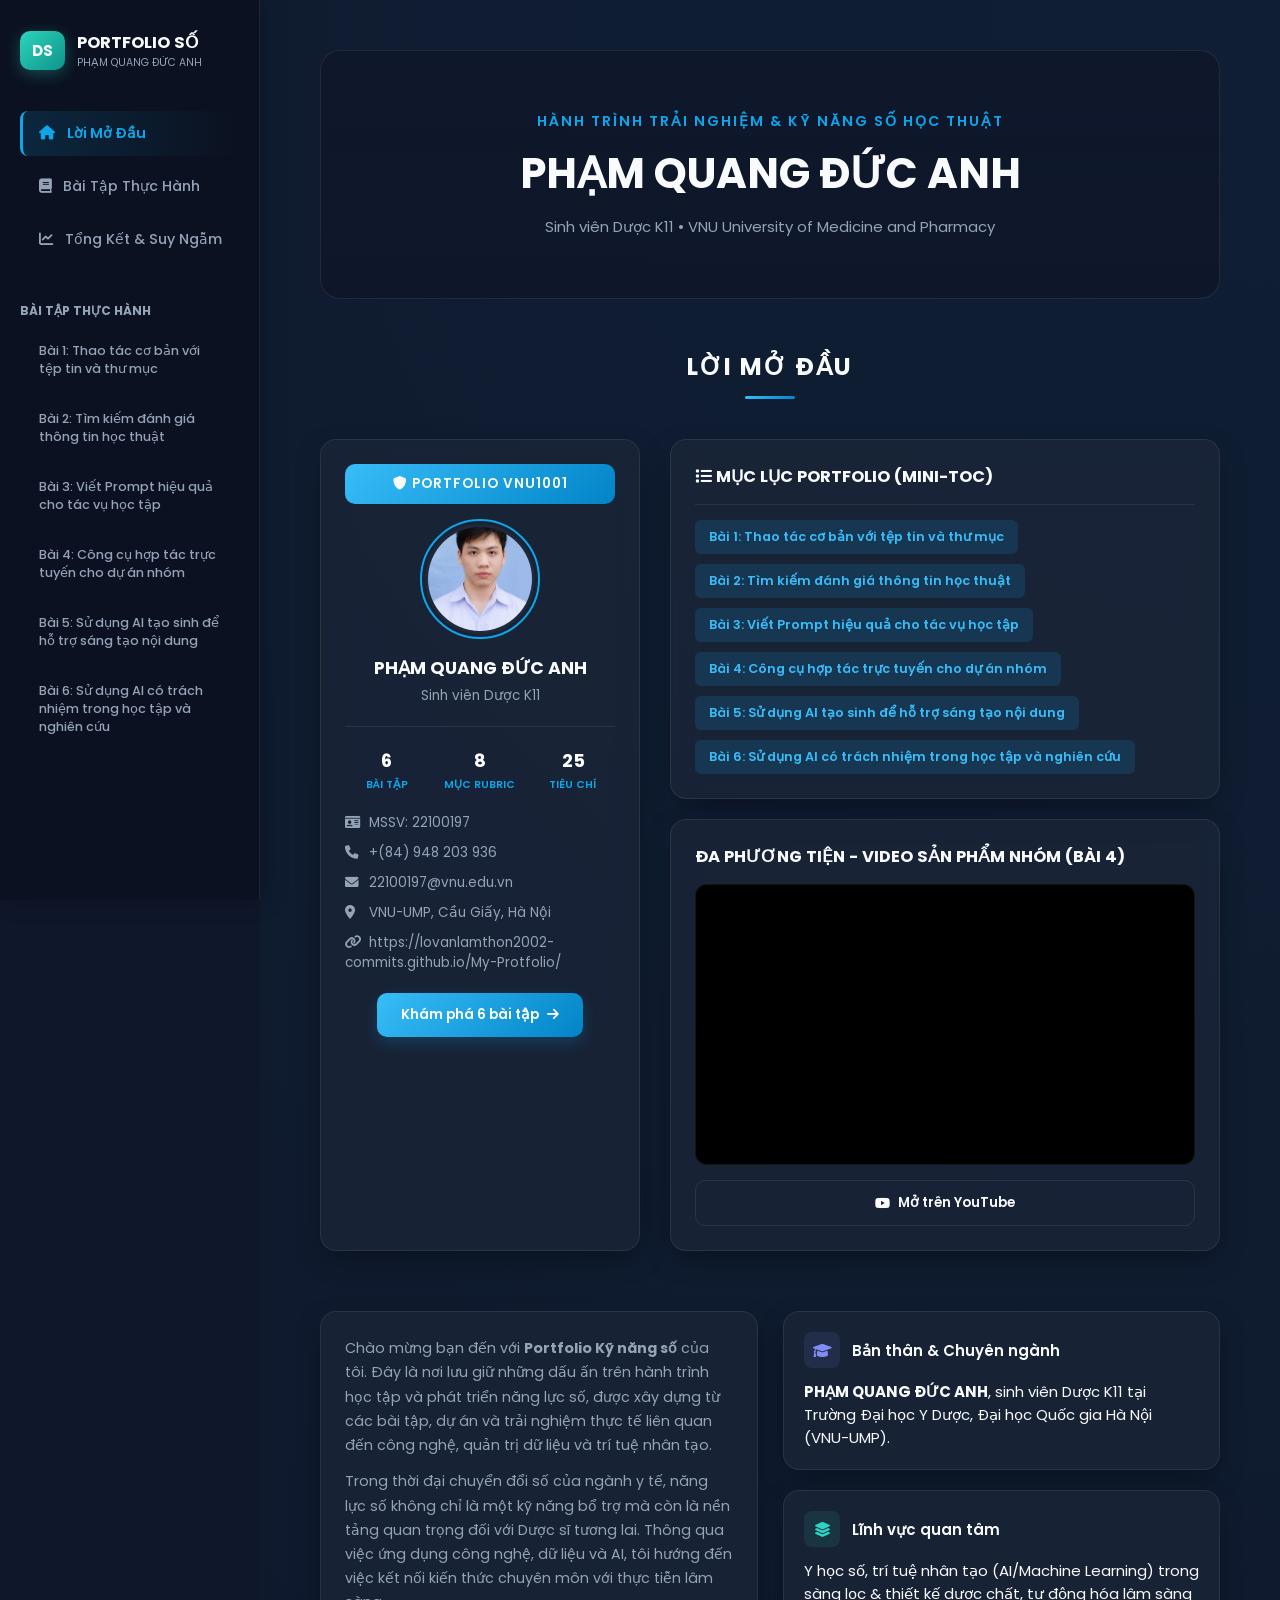
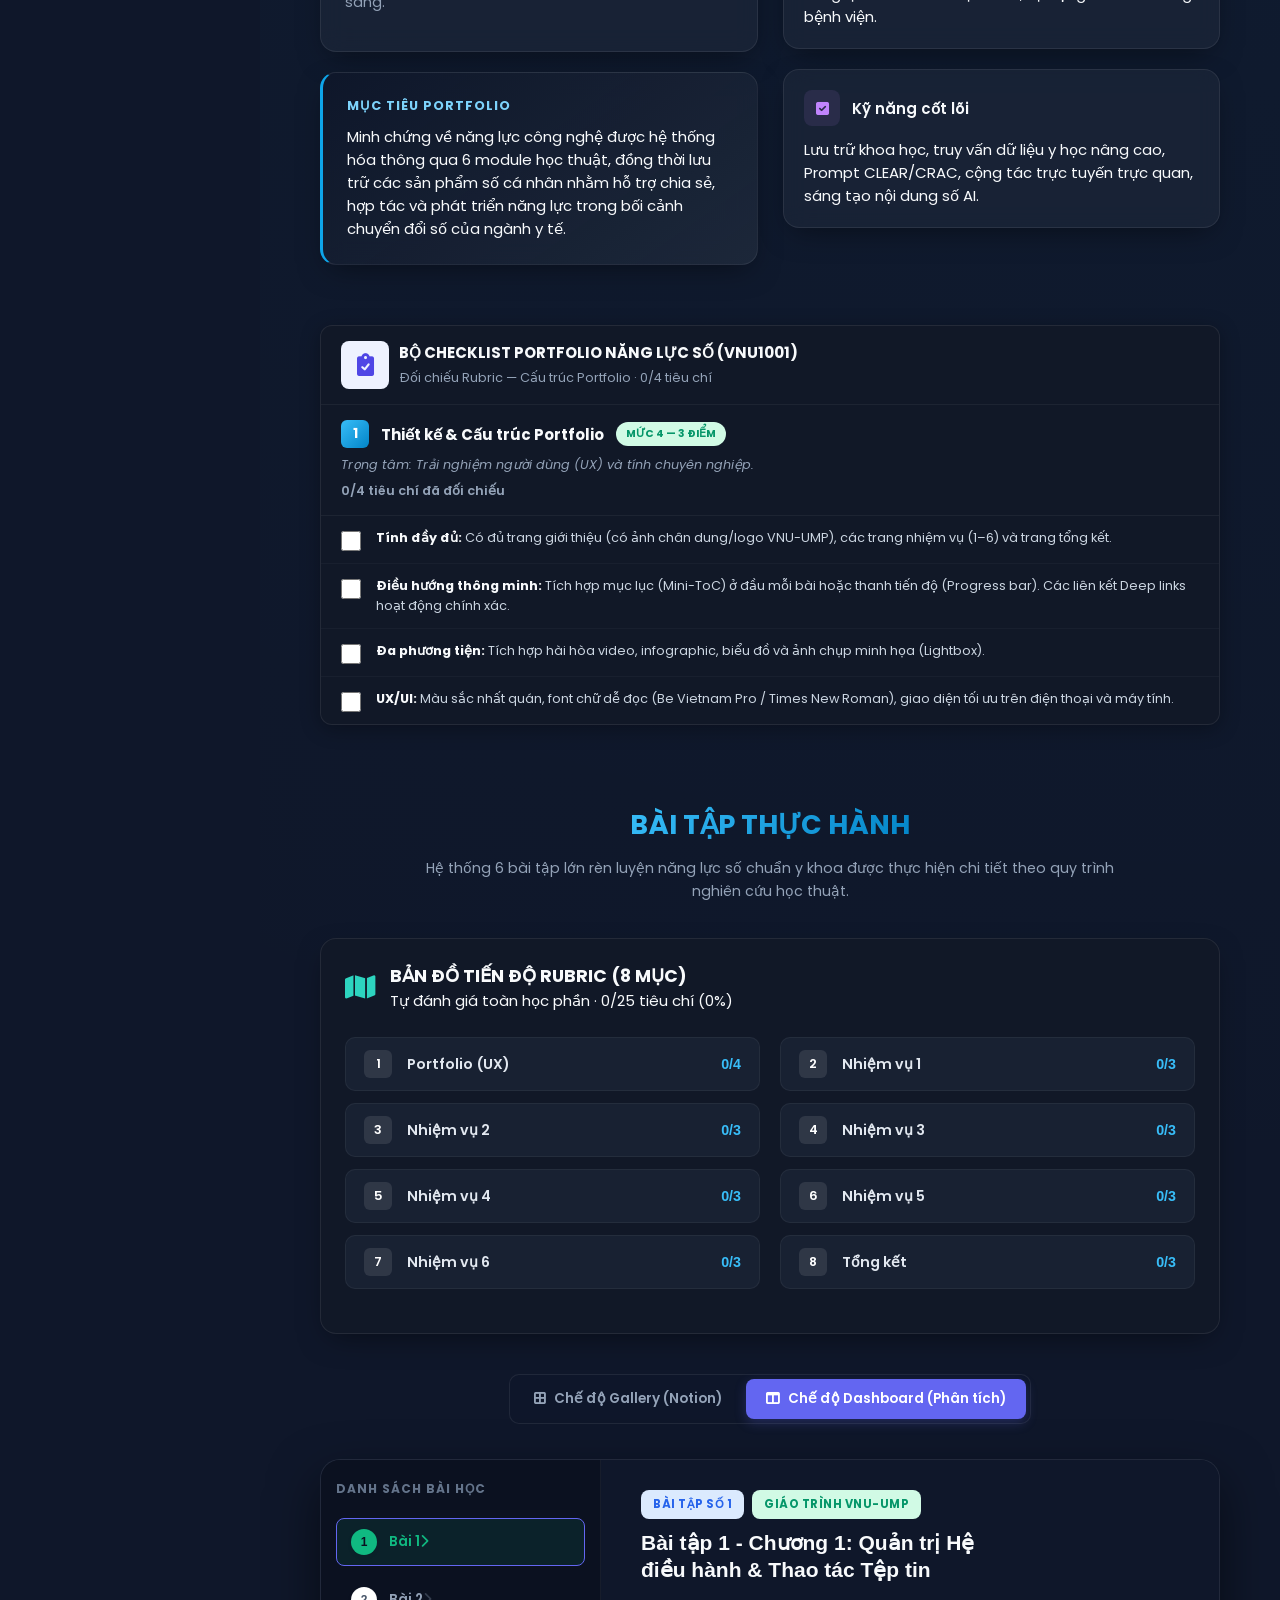
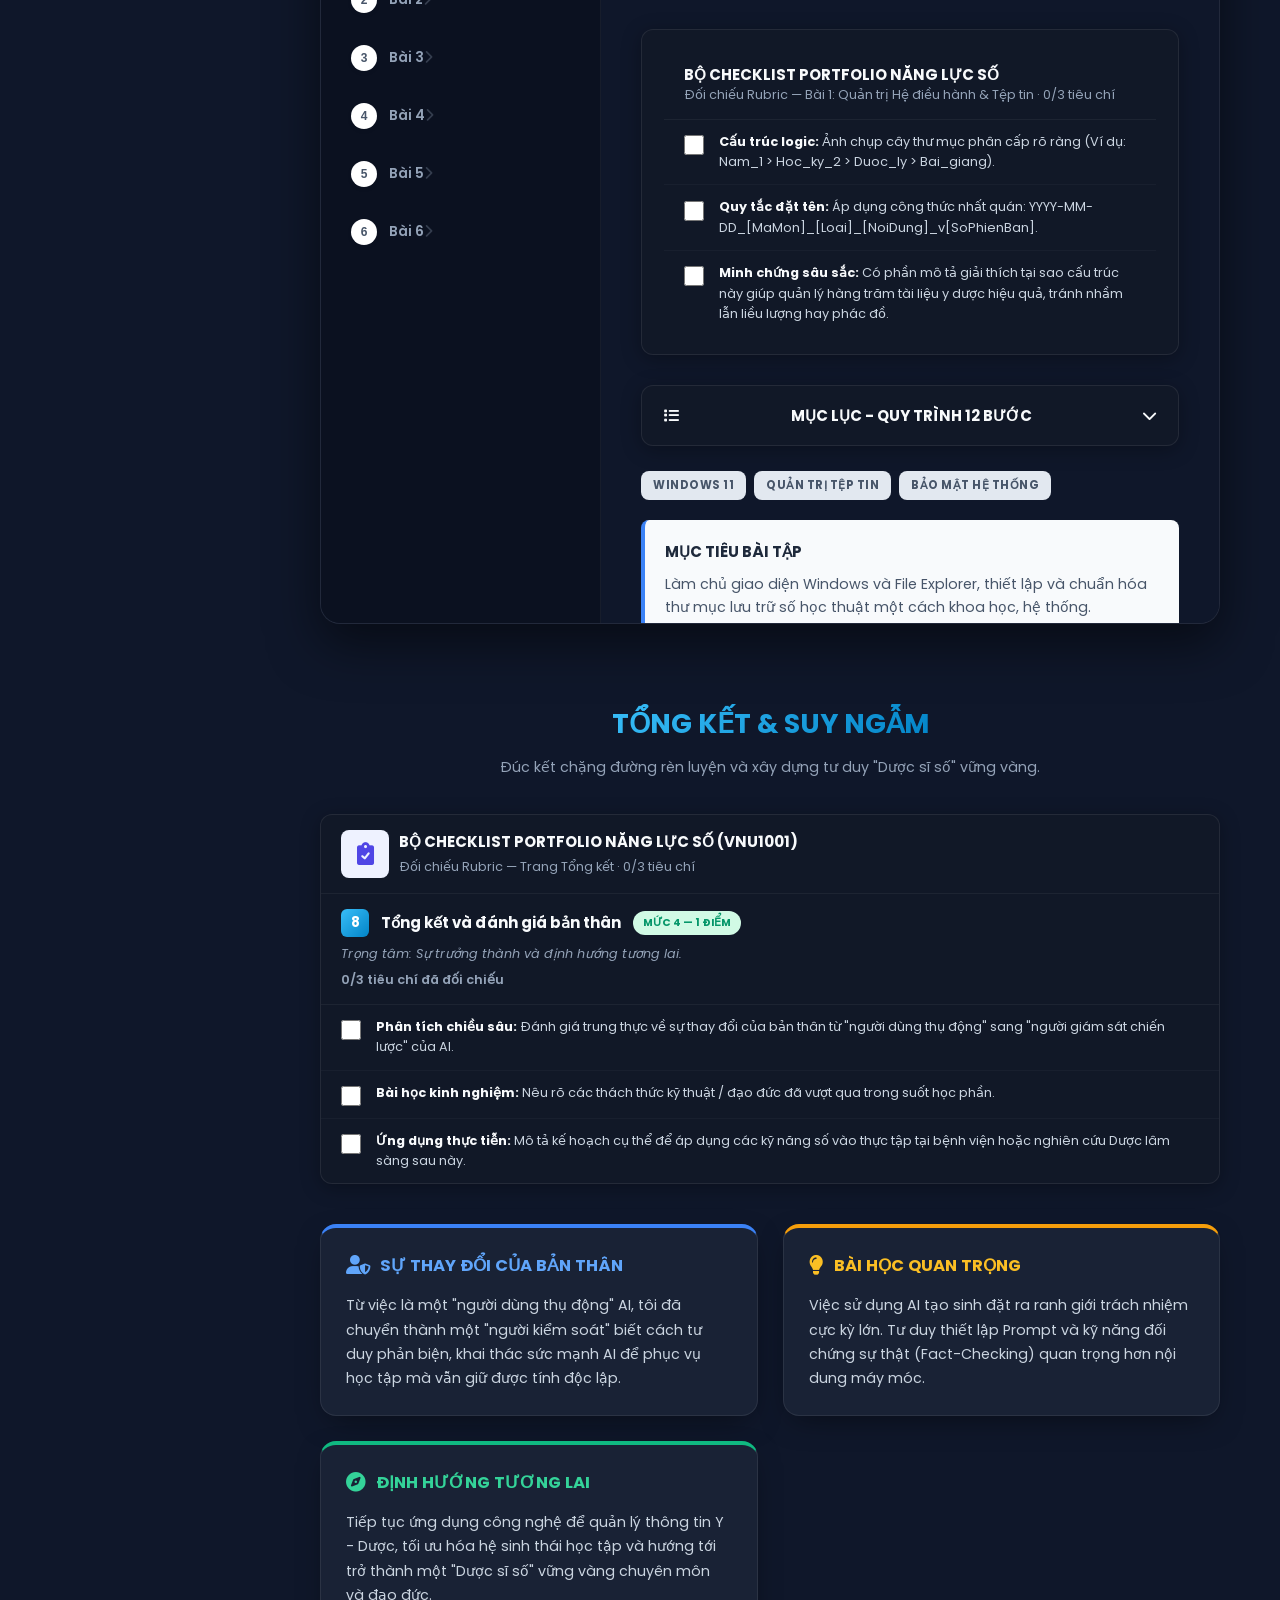
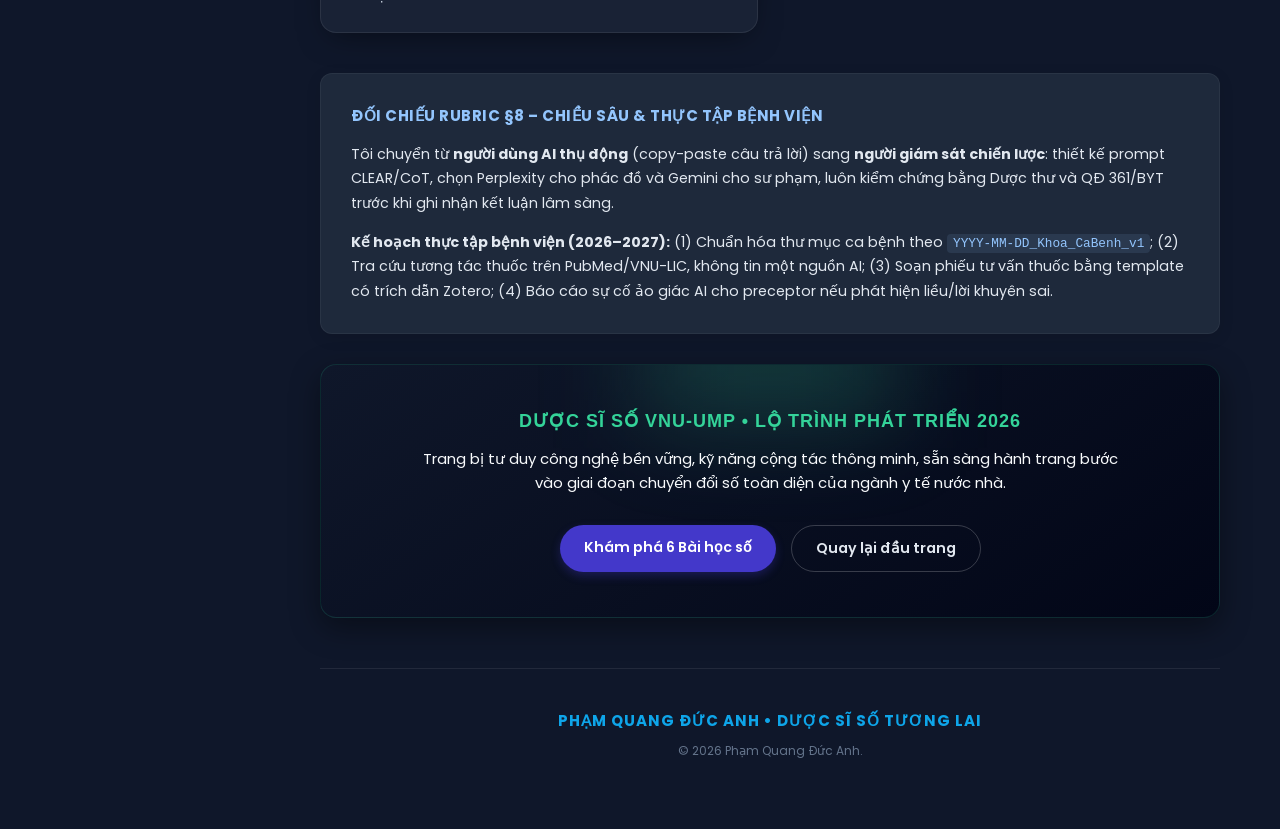
==== commit 3c4dfd6a: "Cập nhật portfolio" ====
--- a/index.html
+++ b/index.html
@@ -3410,6 +3410,277 @@
         </div>
       </div>
 
+      <div
+        class="reflection-grid"
+        style="
+          display: grid;
+          grid-template-columns: repeat(auto-fit, minmax(300px, 1fr));
+          gap: 25px;
+          margin-bottom: 40px;
+        "
+      >
+        <div
+          class="card"
+          style="
+            background: rgba(30, 41, 59, 0.7);
+            border-top: 4px solid #3b82f6;
+            padding: 25px;
+          "
+        >
+          <h4
+            style="
+              color: #60a5fa;
+              font-size: 1.1rem;
+              font-weight: 700;
+              margin-bottom: 15px;
+              display: flex;
+              align-items: center;
+              gap: 10px;
+            "
+          >
+            <i class="fa-solid fa-user-shield" style="font-size: 1.3rem"></i> SỰ
+            THAY ĐỔI CỦA BẢN THÂN
+          </h4>
+          <p style="color: #cbd5e1; font-size: 0.95rem; line-height: 1.7">
+            Từ việc là một "người dùng thụ động" AI, tôi đã chuyển thành một
+            "người kiểm soát" biết cách tư duy phản biện, khai thác sức mạnh AI
+            để phục vụ học tập mà vẫn giữ được tính độc lập.
+          </p>
+        </div>
+
+        <div
+          class="card"
+          style="
+            background: rgba(30, 41, 59, 0.7);
+            border-top: 4px solid #f59e0b;
+            padding: 25px;
+          "
+        >
+          <h4
+            style="
+              color: #fbbf24;
+              font-size: 1.1rem;
+              font-weight: 700;
+              margin-bottom: 15px;
+              display: flex;
+              align-items: center;
+              gap: 10px;
+            "
+          >
+            <i class="fa-solid fa-lightbulb" style="font-size: 1.3rem"></i> BÀI
+            HỌC QUAN TRỌNG
+          </h4>
+          <p style="color: #cbd5e1; font-size: 0.95rem; line-height: 1.7">
+            Việc sử dụng AI tạo sinh đặt ra ranh giới trách nhiệm cực kỳ lớn. Tư
+            duy thiết lập Prompt và kỹ năng đối chứng sự thật (Fact-Checking)
+            quan trọng hơn nội dung máy móc.
+          </p>
+        </div>
+
+        <div
+          class="card"
+          style="
+            background: rgba(30, 41, 59, 0.7);
+            border-top: 4px solid #10b981;
+            padding: 25px;
+          "
+        >
+          <h4
+            style="
+              color: #34d399;
+              font-size: 1.1rem;
+              font-weight: 700;
+              margin-bottom: 15px;
+              display: flex;
+              align-items: center;
+              gap: 10px;
+            "
+          >
+            <i class="fa-solid fa-compass" style="font-size: 1.3rem"></i> ĐỊNH
+            HƯỚNG TƯƠNG LAI
+          </h4>
+          <p style="color: #cbd5e1; font-size: 0.95rem; line-height: 1.7">
+            Tiếp tục ứng dụng công nghệ để quản lý thông tin Y - Dược, tối ưu
+            hóa hệ sinh thái học tập và hướng tới trở thành một "Dược sĩ số"
+            vững vàng chuyên môn và đạo đức.
+          </p>
+        </div>
+      </div>
+      <div
+        class="card"
+        style="
+          background: #1e293b;
+          border: 1px solid rgba(255, 255, 255, 0.05);
+          padding: 30px;
+          border-radius: 12px;
+          margin-bottom: 30px;
+          box-shadow: 0 4px 15px rgba(0, 0, 0, 0.1);
+        "
+      >
+        <h4
+          style="
+            color: #93c5fd;
+            font-size: 1rem;
+            font-weight: 700;
+            margin-bottom: 15px;
+            text-transform: uppercase;
+            letter-spacing: 0.5px;
+          "
+        >
+          ĐỐI CHIẾU RUBRIC §8 – CHIỀU SÂU & THỰC TẬP BỆNH VIỆN
+        </h4>
+        <p
+          style="
+            color: #e2e8f0;
+            font-size: 0.95rem;
+            line-height: 1.7;
+            margin-bottom: 15px;
+          "
+        >
+          Tôi chuyển từ <strong>người dùng AI thụ động</strong> (copy-paste câu
+          trả lời) sang <strong>người giám sát chiến lược</strong>: thiết kế
+          prompt CLEAR/CoT, chọn Perplexity cho phác đồ và Gemini cho sư phạm,
+          luôn kiểm chứng bằng Dược thư và QĐ 361/BYT trước khi ghi nhận kết
+          luận lâm sàng.
+        </p>
+        <p
+          style="
+            color: #e2e8f0;
+            font-size: 0.95rem;
+            line-height: 1.7;
+            margin-bottom: 0;
+          "
+        >
+          <strong>Kế hoạch thực tập bệnh viện (2026–2027):</strong> (1) Chuẩn
+          hóa thư mục ca bệnh theo
+          <code
+            style="
+              background: rgba(147, 197, 253, 0.1);
+              color: #93c5fd;
+              padding: 2px 6px;
+              border-radius: 4px;
+              font-size: 0.85rem;
+              font-family: monospace;
+            "
+            >YYYY-MM-DD_Khoa_CaBenh_v1</code
+          >; (2) Tra cứu tương tác thuốc trên PubMed/VNU-LIC, không tin một
+          nguồn AI; (3) Soạn phiếu tư vấn thuốc bằng template có trích dẫn
+          Zotero; (4) Báo cáo sự cố ảo giác AI cho preceptor nếu phát hiện
+          liều/lời khuyên sai.
+        </p>
+      </div>
+
+      <div
+        class="card"
+        style="
+          background: linear-gradient(145deg, #0f172a, #020617);
+          border: 1px solid rgba(52, 211, 153, 0.15);
+          padding: 45px 20px;
+          border-radius: 16px;
+          text-align: center;
+          position: relative;
+          overflow: hidden;
+          box-shadow: 0 10px 30px rgba(0, 0, 0, 0.4);
+        "
+      >
+        <div
+          style="
+            position: absolute;
+            top: -50px;
+            left: 50%;
+            transform: translateX(-50%);
+            width: 250px;
+            height: 100px;
+            background: rgba(52, 211, 153, 0.25);
+            filter: blur(50px);
+            pointer-events: none;
+          "
+        ></div>
+
+        <h3
+          style="
+            color: #34d399;
+            font-size: 1.2rem;
+            font-weight: 800;
+            margin-bottom: 15px;
+            text-transform: uppercase;
+            letter-spacing: 1px;
+            position: relative;
+            z-index: 1;
+          "
+        >
+          DƯỢC SĨ SỐ VNU-UMP • LỘ TRÌNH PHÁT TRIỂN 2026
+        </h3>
+        <p
+          style="
+            color: #f8fafc;
+            font-size: 1rem;
+            line-height: 1.6;
+            max-width: 700px;
+            margin: 0 auto 30px auto;
+            position: relative;
+            z-index: 1;
+          "
+        >
+          Trang bị tư duy công nghệ bền vững, kỹ năng cộng tác thông minh, sẵn
+          sàng hành trang bước vào giai đoạn chuyển đổi số toàn diện của ngành y
+          tế nước nhà.
+        </p>
+
+        <div
+          style="
+            display: flex;
+            justify-content: center;
+            gap: 15px;
+            flex-wrap: wrap;
+            position: relative;
+            z-index: 1;
+          "
+        >
+          <a
+            href="#bai-1"
+            onclick="
+              selectLesson('bai-1', true);
+              return false;
+            "
+            style="
+              background: #4338ca;
+              color: white;
+              padding: 12px 24px;
+              border-radius: 25px;
+              text-decoration: none;
+              font-weight: 600;
+              font-size: 0.95rem;
+              transition: all 0.2s;
+              box-shadow: 0 4px 10px rgba(67, 56, 202, 0.3);
+            "
+          >
+            Khám phá 6 Bài học số
+          </a>
+
+          <a
+            href="#"
+            onclick="
+              window.scrollTo({ top: 0, behavior: 'smooth' });
+              return false;
+            "
+            style="
+              background: transparent;
+              color: #e2e8f0;
+              border: 1px solid rgba(255, 255, 255, 0.2);
+              padding: 12px 24px;
+              border-radius: 25px;
+              text-decoration: none;
+              font-weight: 600;
+              font-size: 0.95rem;
+              transition: all 0.2s;
+            "
+          >
+            Quay lại đầu trang
+          </a>
+        </div>
+      </div>
+
       <footer class="site-footer">
         <h3 class="footer-title">PHẠM QUANG ĐỨC ANH • DƯỢC SĨ SỐ TƯƠNG LAI</h3>
         <p class="footer-copyright">© 2026 Phạm Quang Đức Anh.</p>
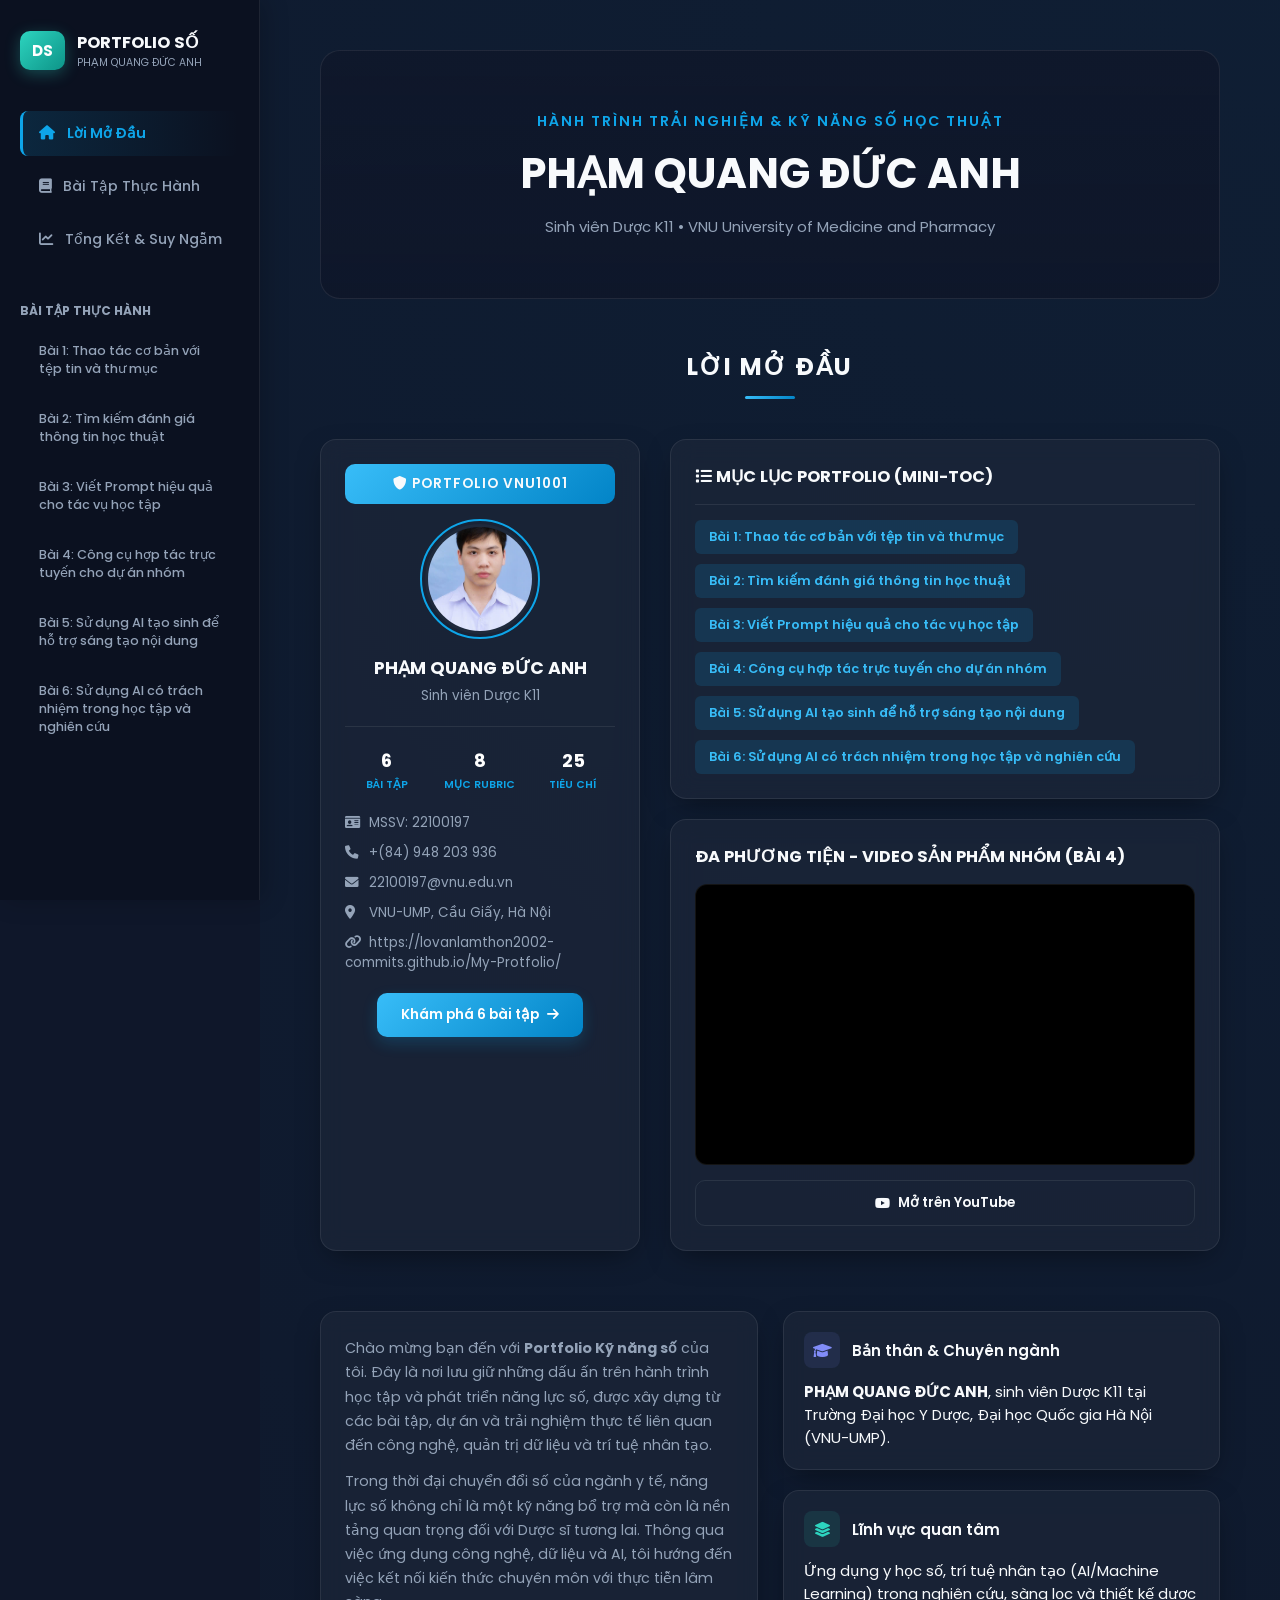
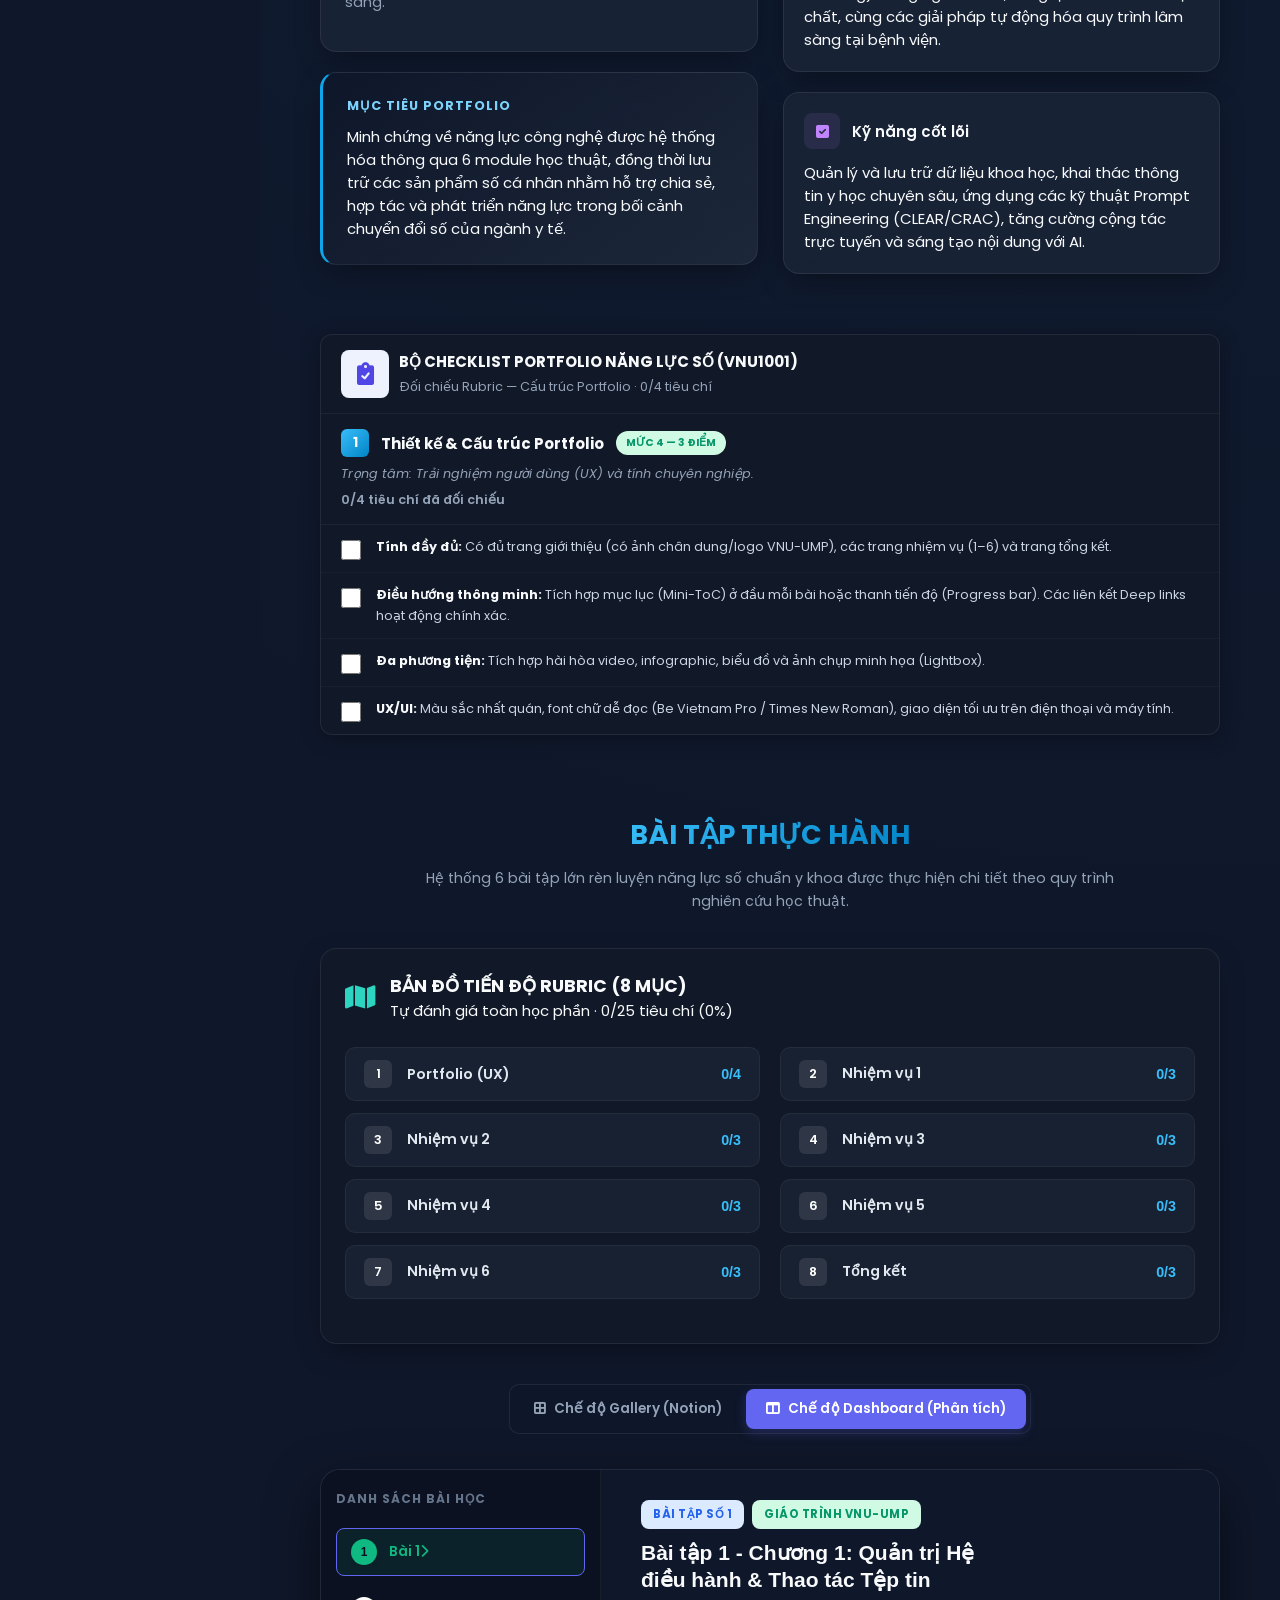
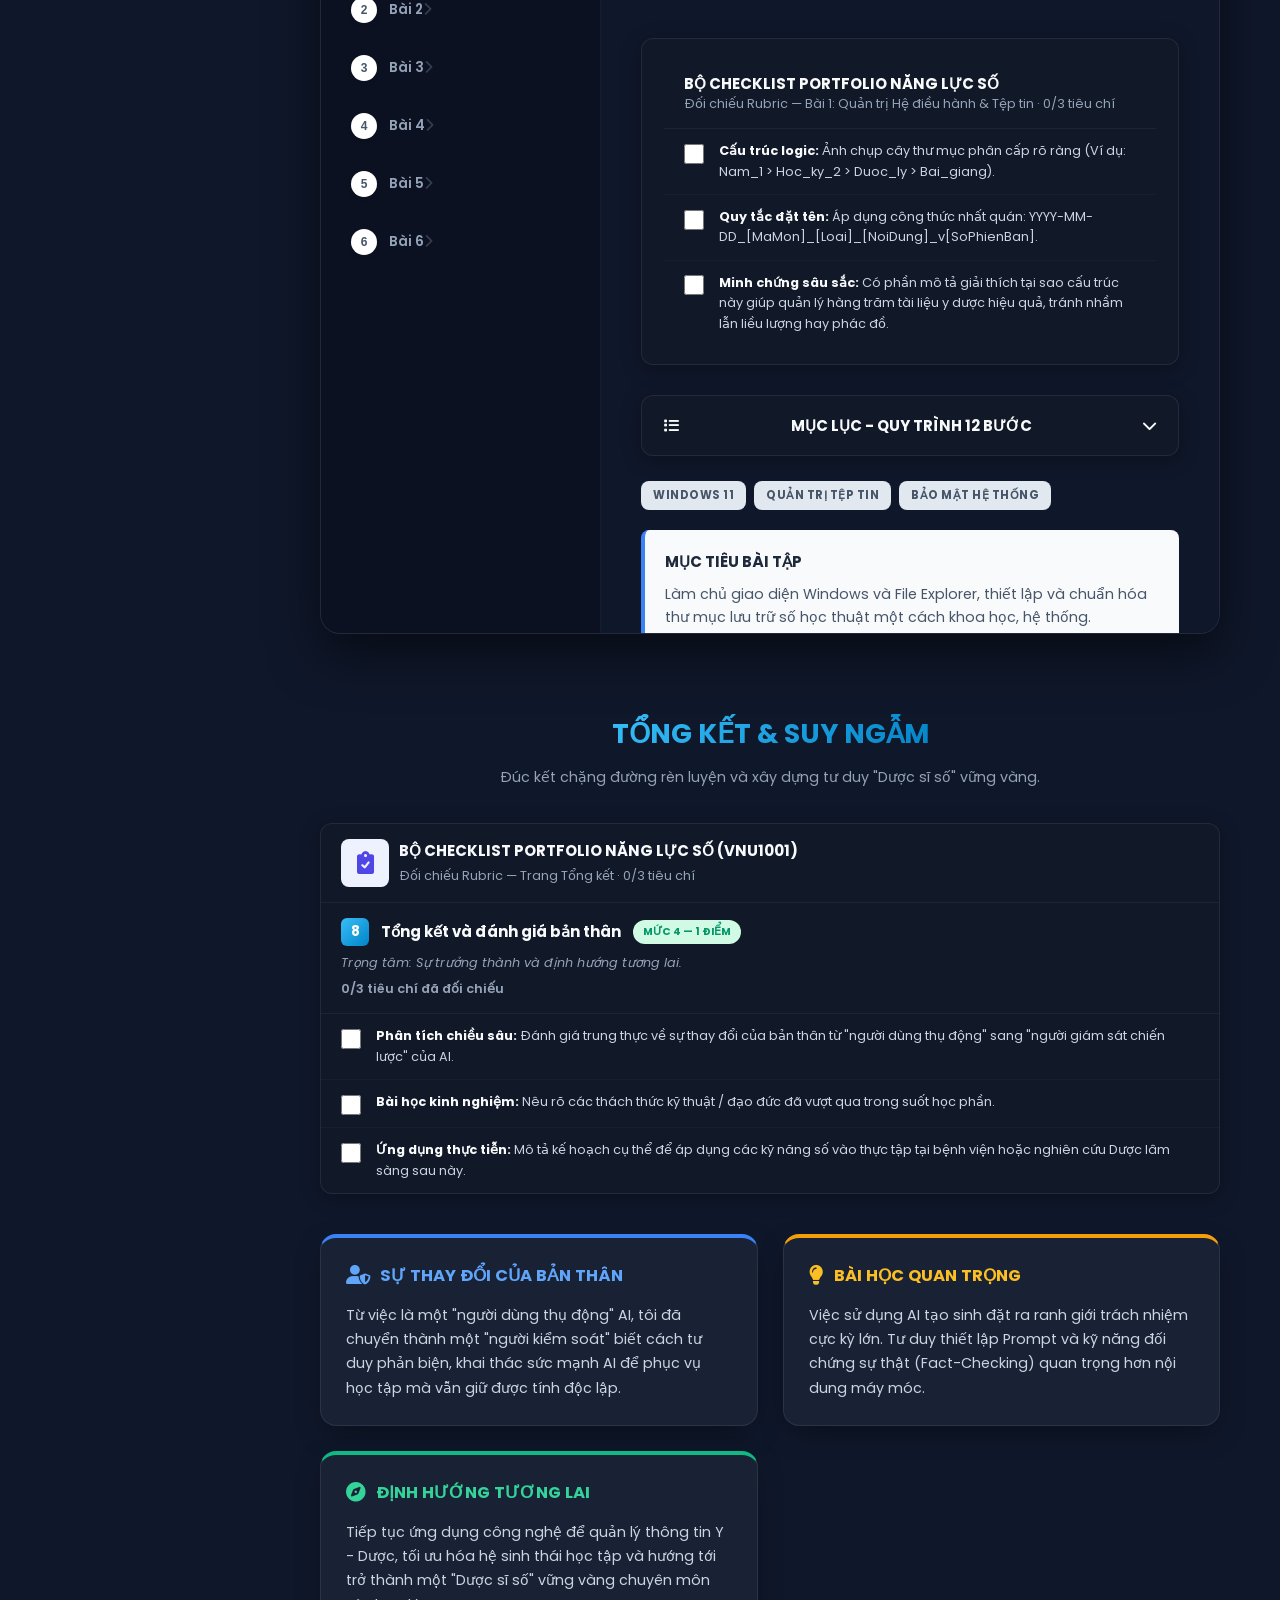
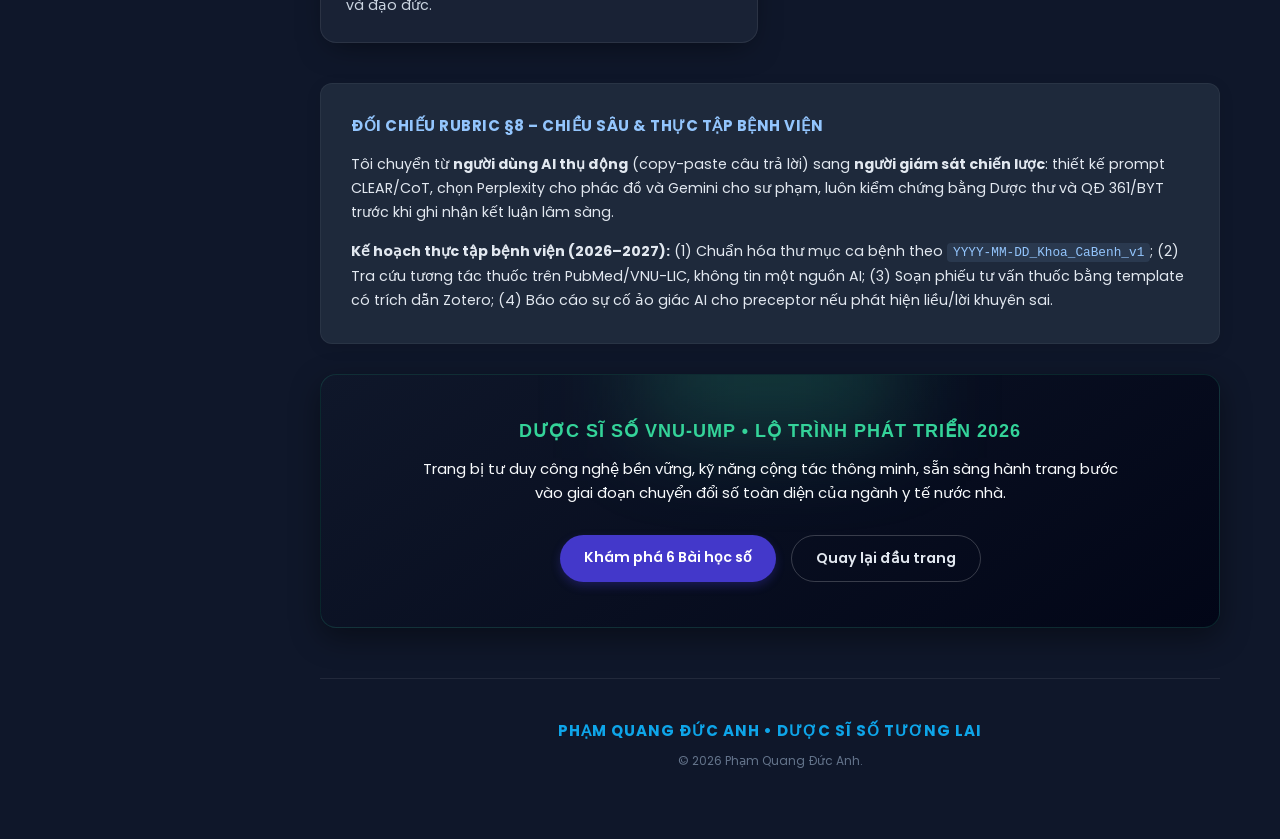
==== commit 790e8f18: "Cập nhật portfolio" ====
--- a/index.html
+++ b/index.html
@@ -340,8 +340,9 @@
               <h4>Lĩnh vực quan tâm</h4>
             </div>
             <p>
-              Y học số, trí tuệ nhân tạo (AI/Machine Learning) trong sàng lọc &
-              thiết kế dược chất, tự động hóa lâm sàng bệnh viện.
+              Ứng dụng y học số, trí tuệ nhân tạo (AI/Machine Learning) trong
+              nghiên cứu, sàng lọc và thiết kế dược chất, cùng các giải pháp tự
+              động hóa quy trình lâm sàng tại bệnh viện.
             </p>
           </div>
           <div class="card info-card">
@@ -355,9 +356,9 @@
               <h4>Kỹ năng cốt lõi</h4>
             </div>
             <p>
-              Lưu trữ khoa học, truy vấn dữ liệu y học nâng cao, Prompt
-              CLEAR/CRAC, cộng tác trực tuyến trực quan, sáng tạo nội dung số
-              AI.
+              Quản lý và lưu trữ dữ liệu khoa học, khai thác thông tin y học
+              chuyên sâu, ứng dụng các kỹ thuật Prompt Engineering (CLEAR/CRAC),
+              tăng cường cộng tác trực tuyến và sáng tạo nội dung với AI.
             </p>
           </div>
         </div>
